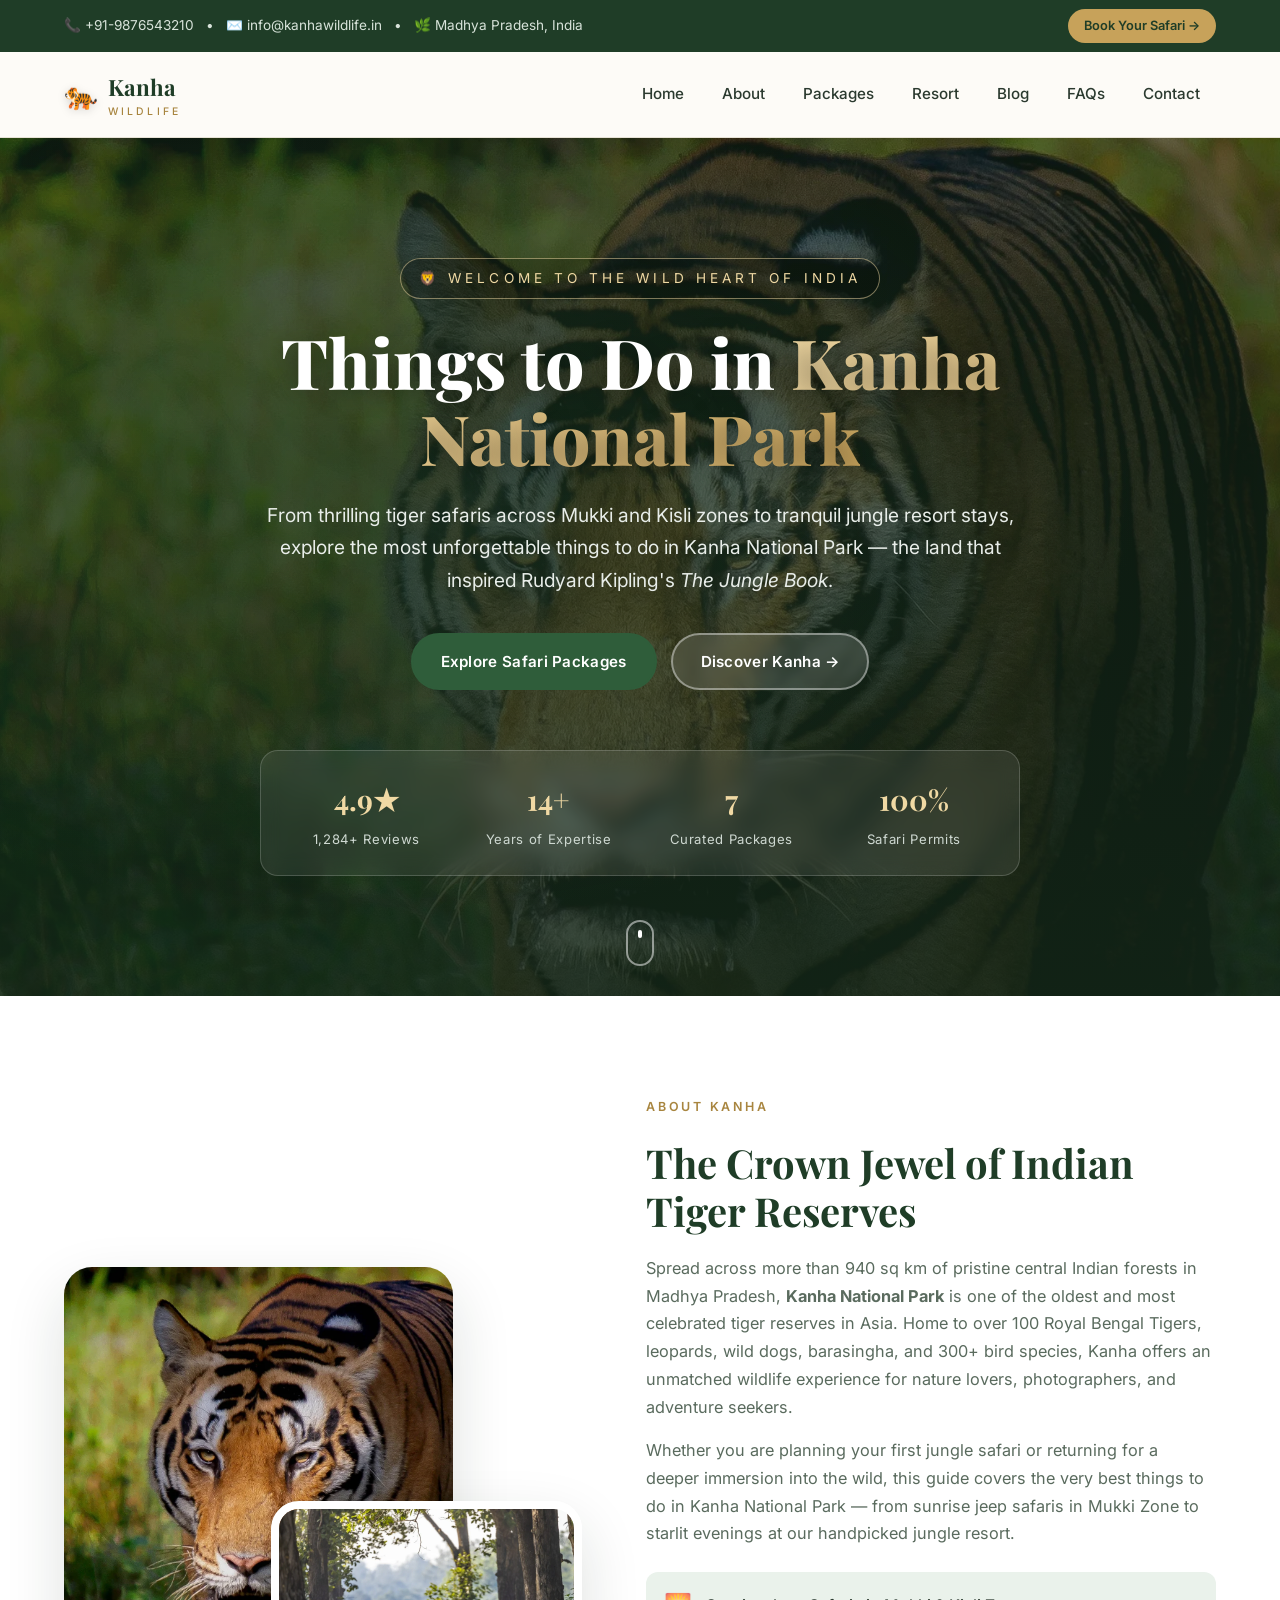
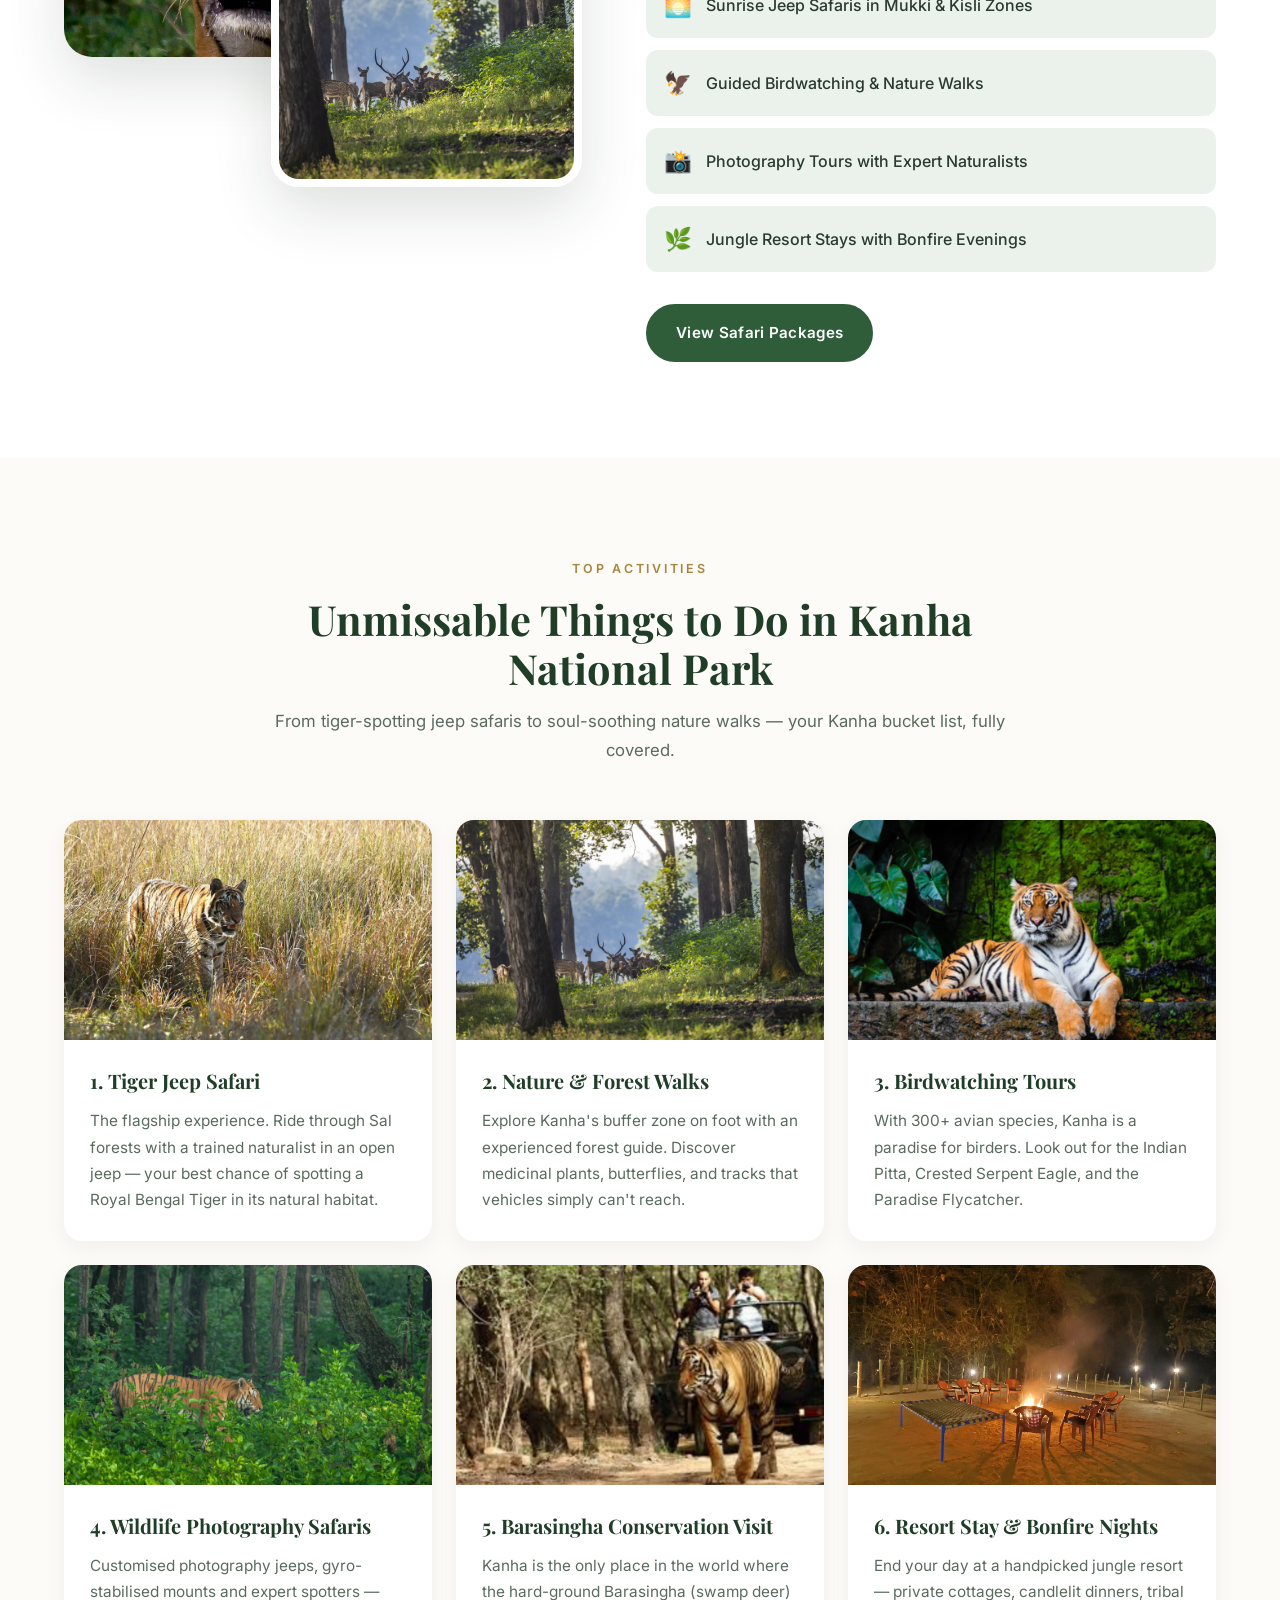
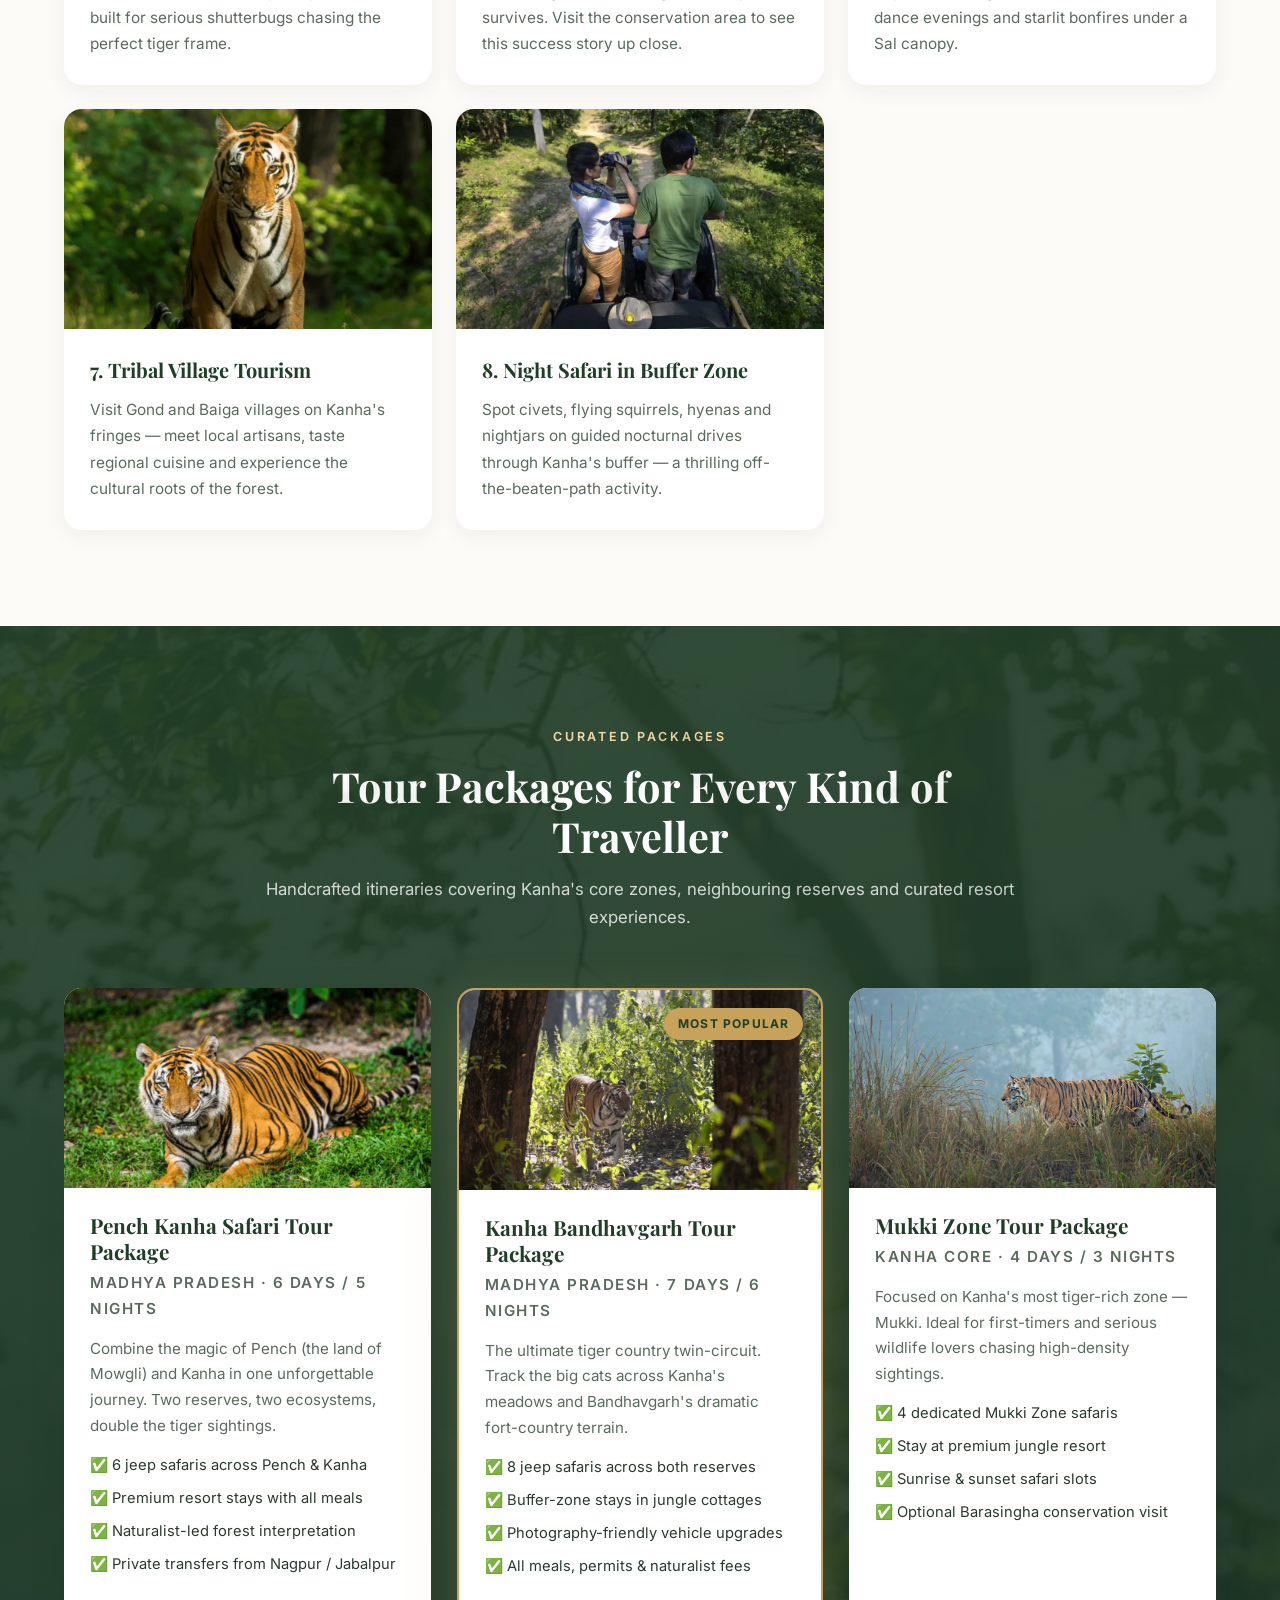
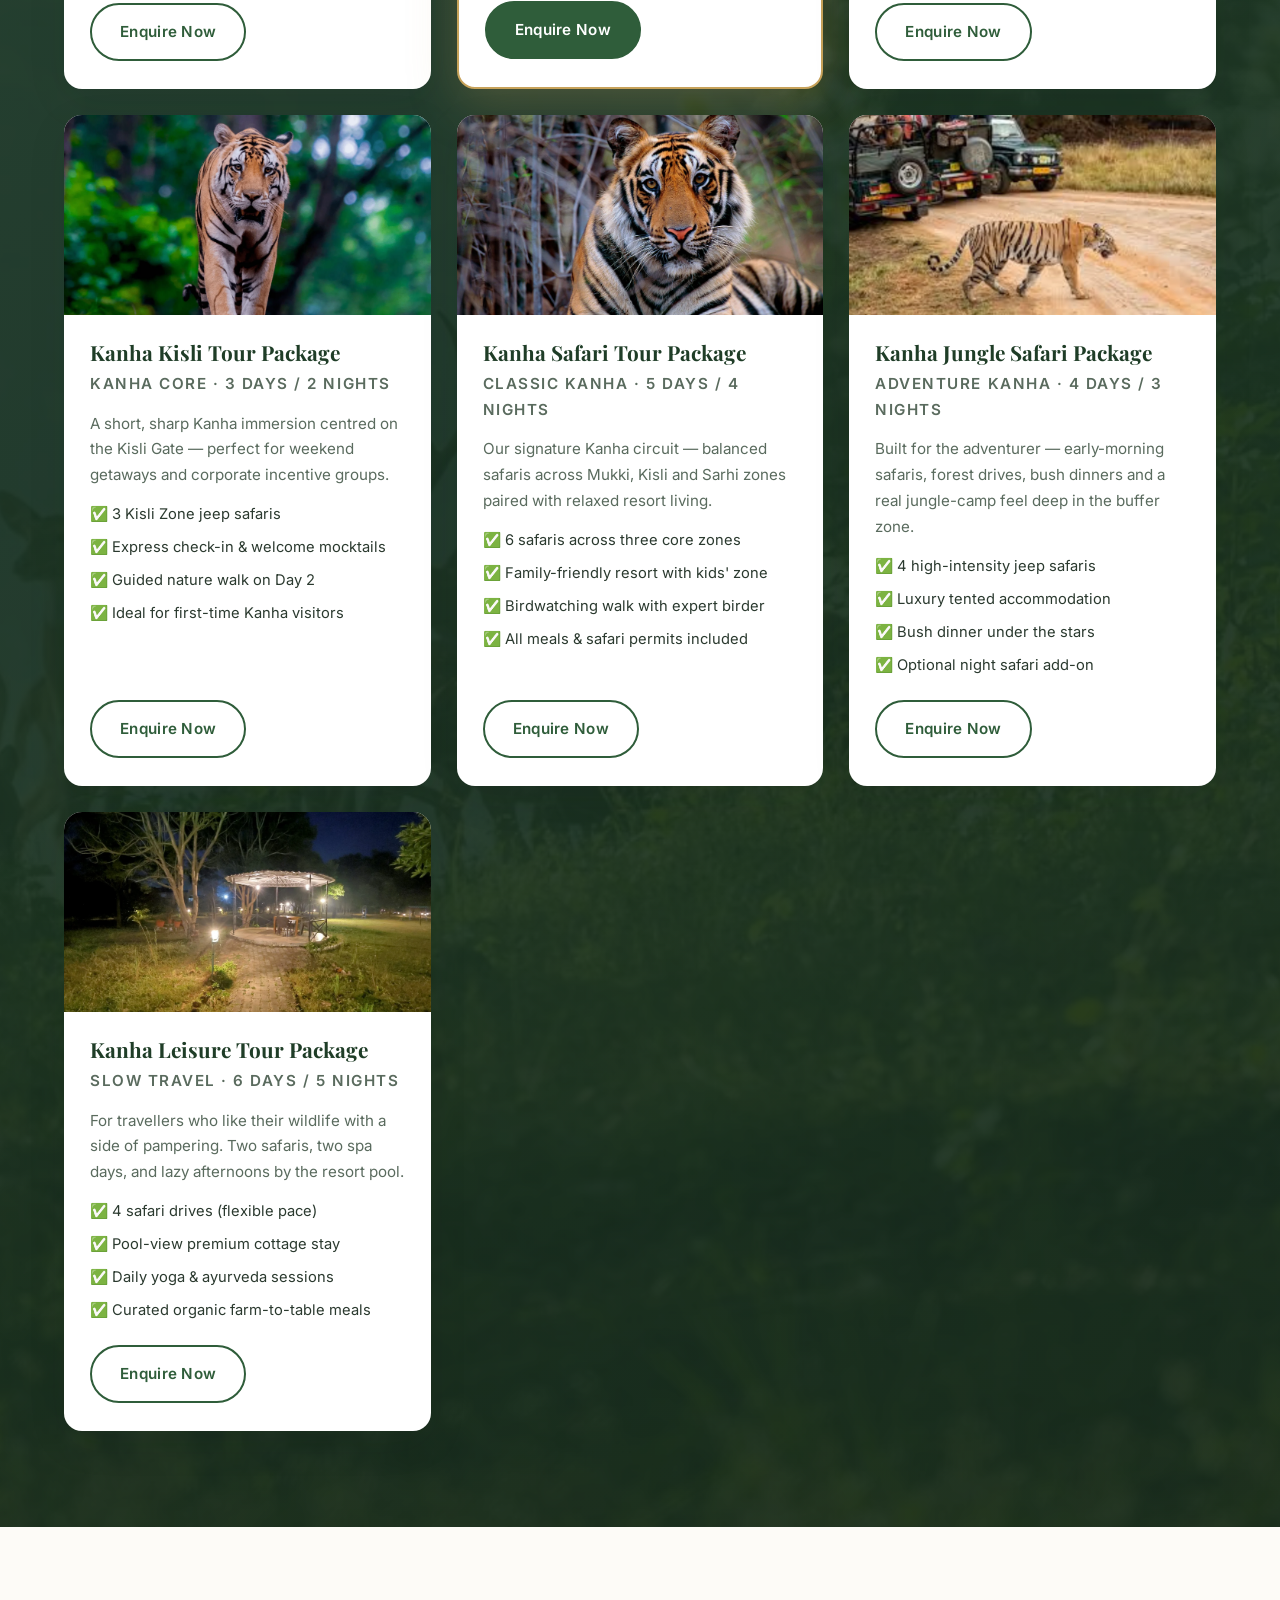
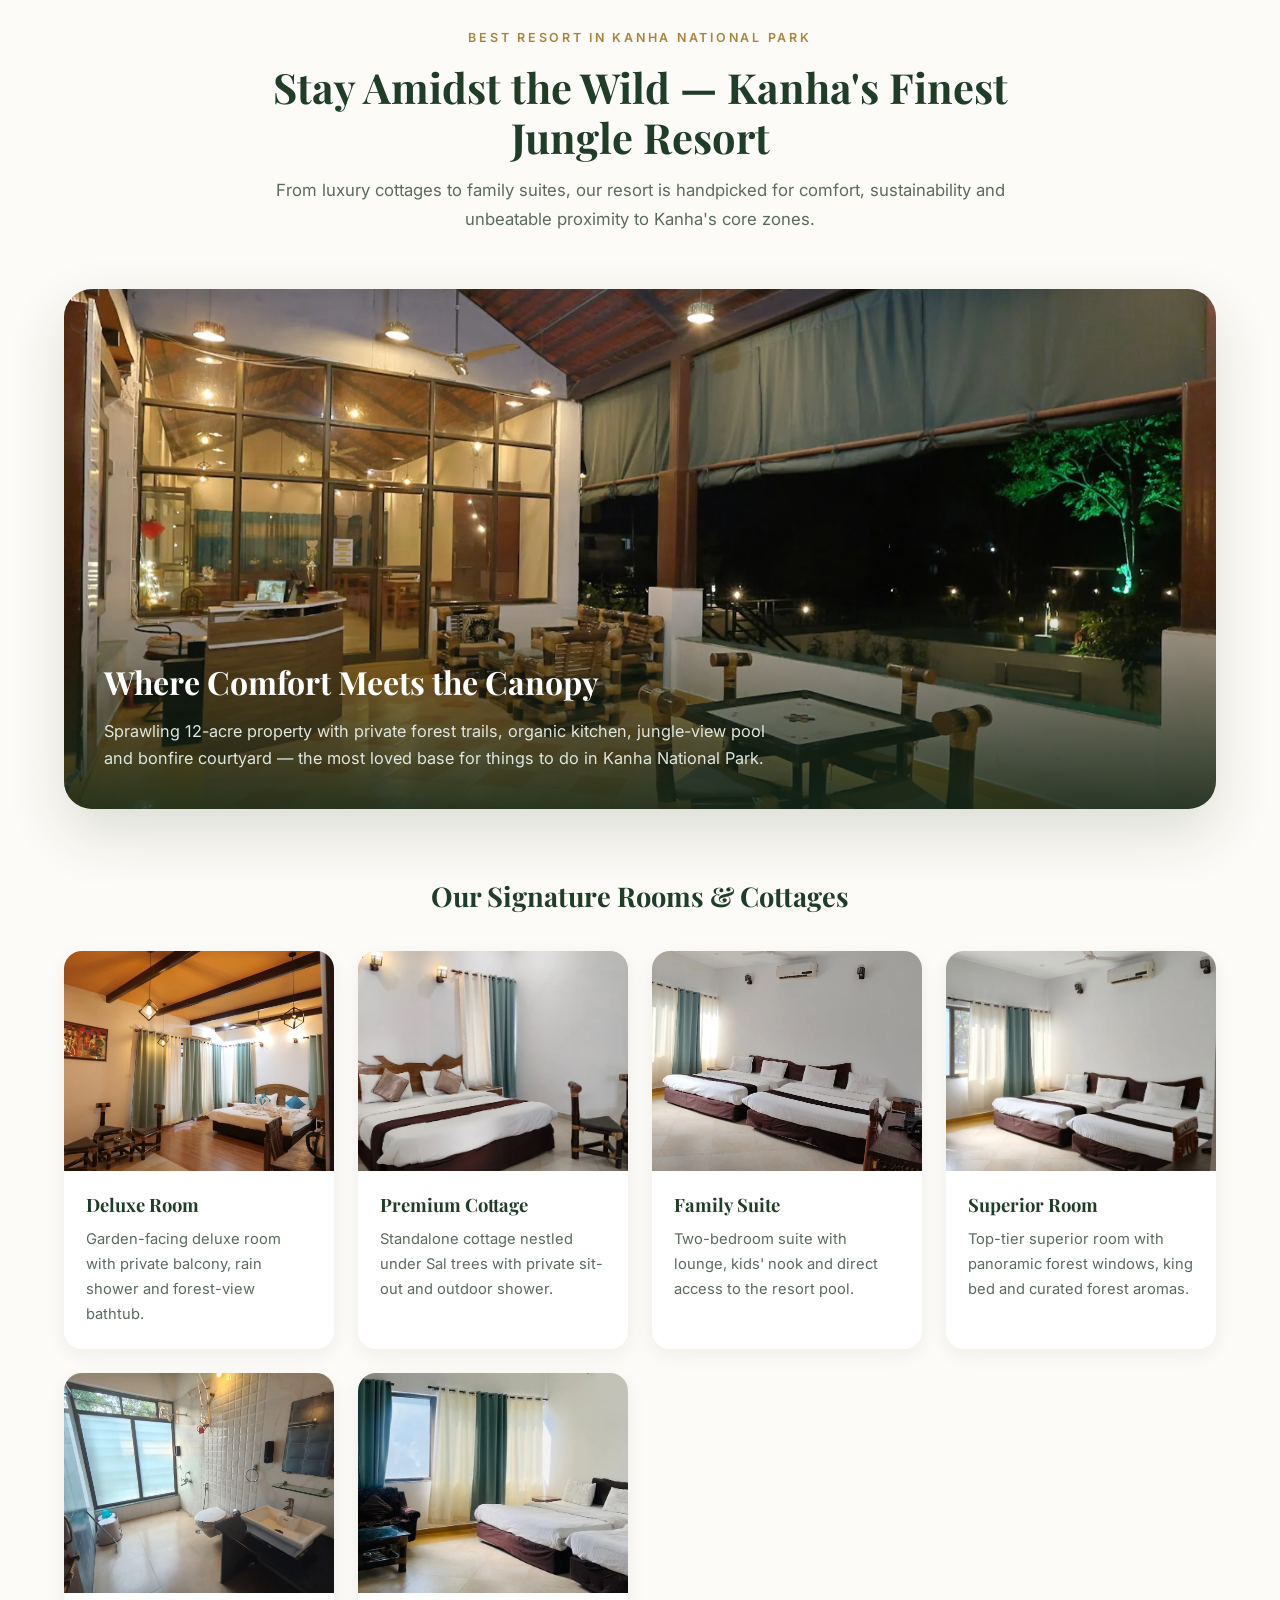
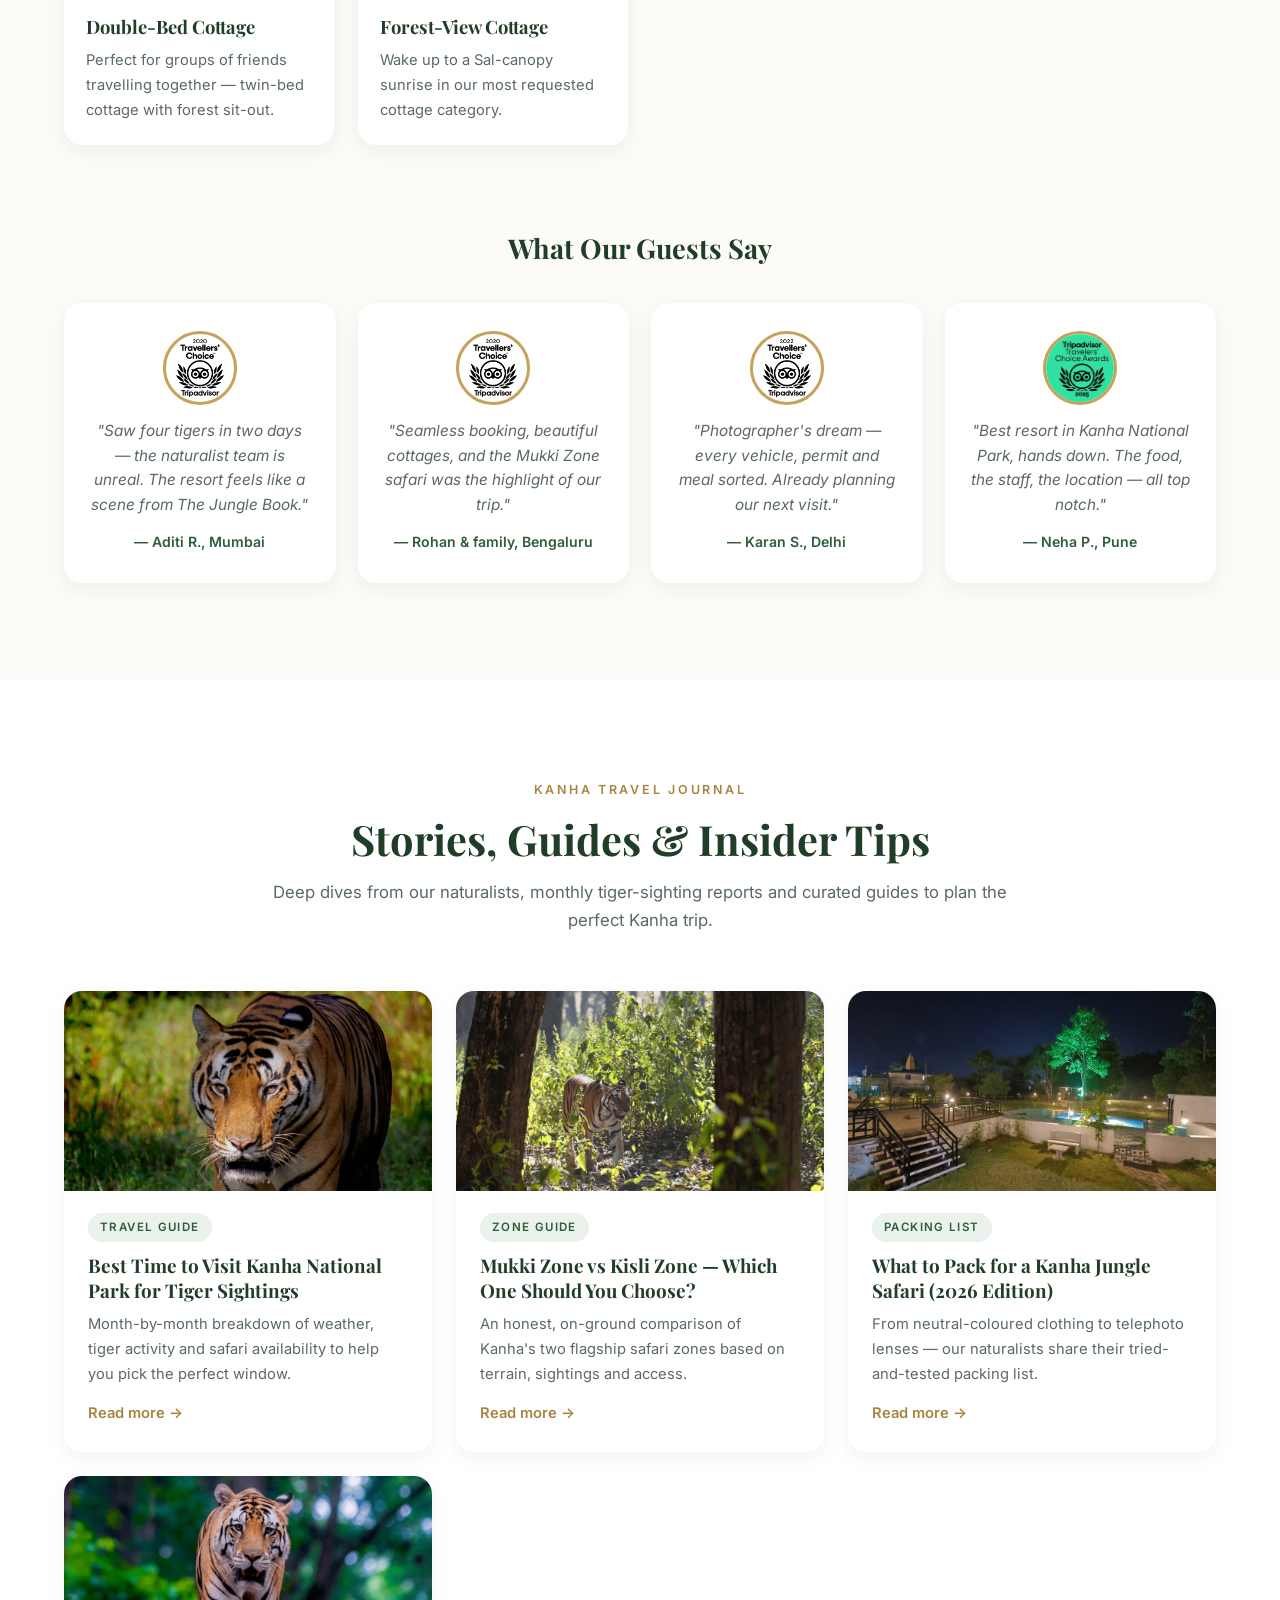
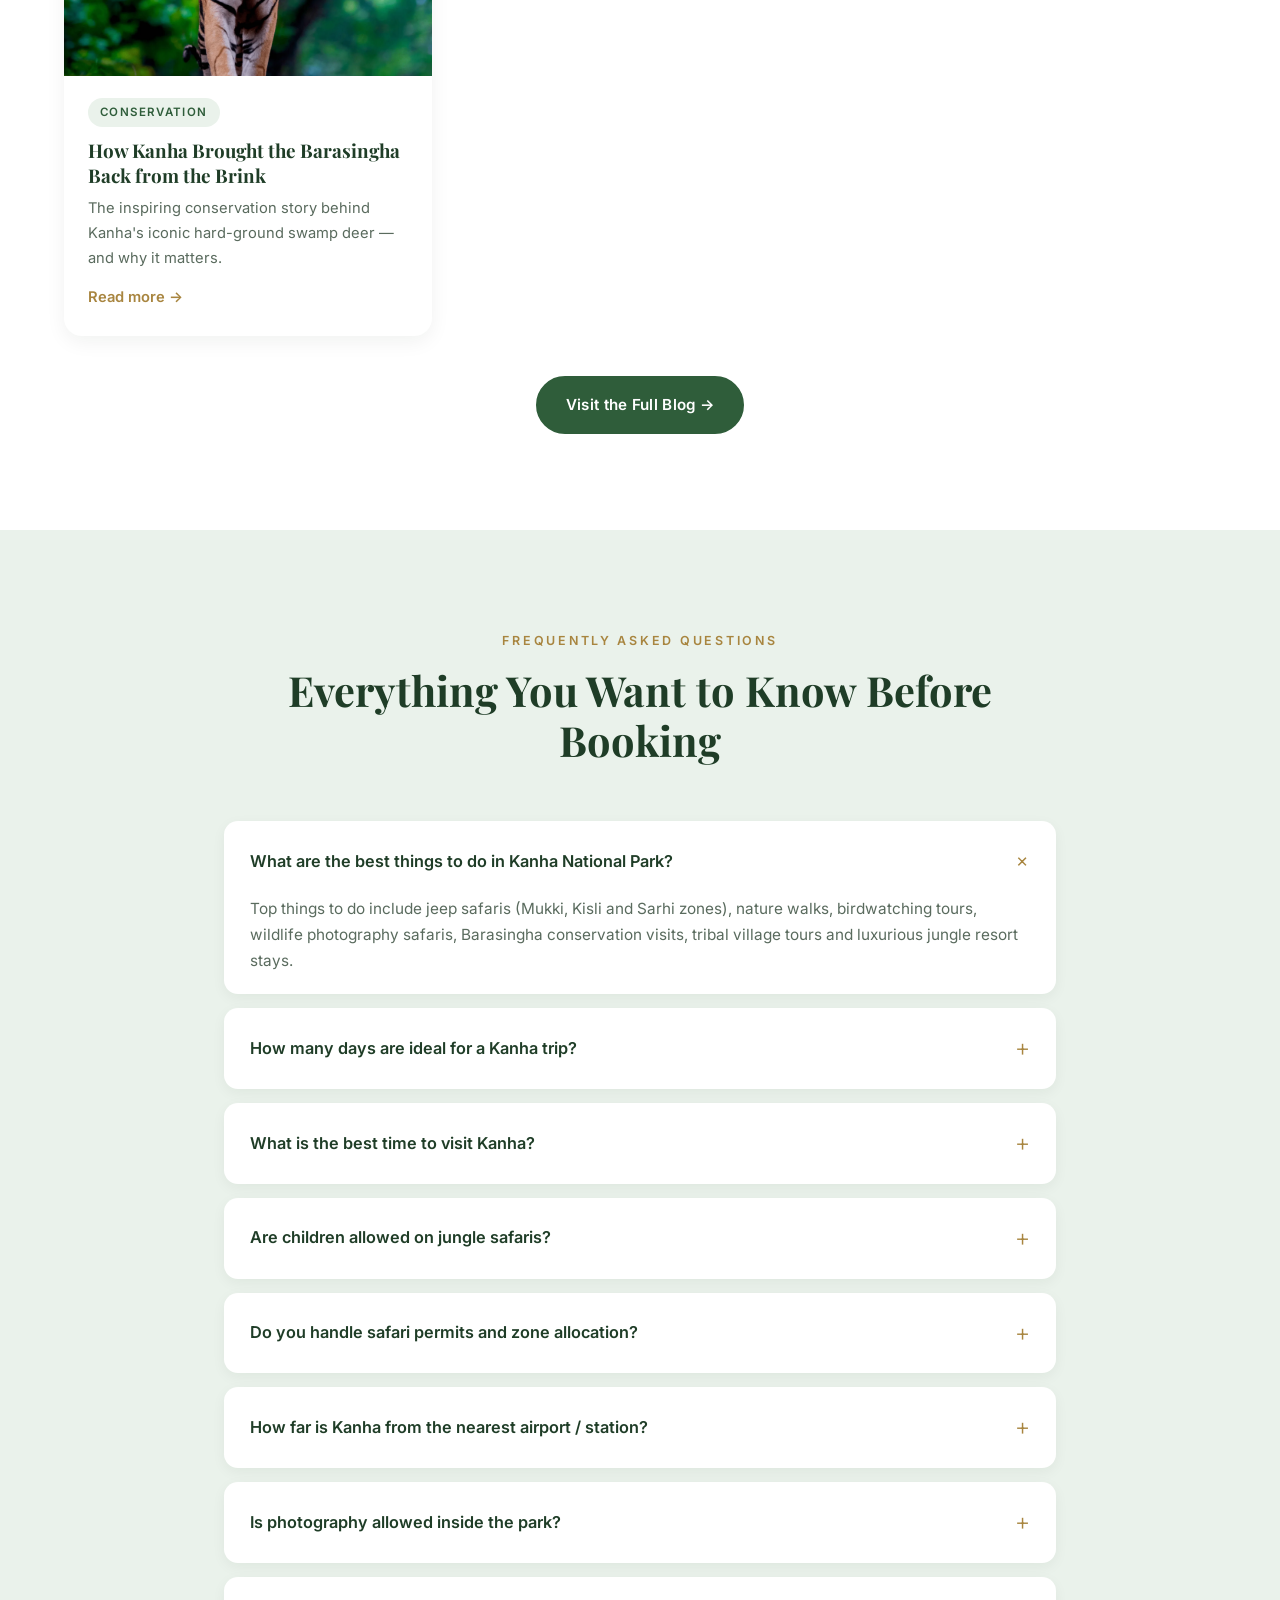
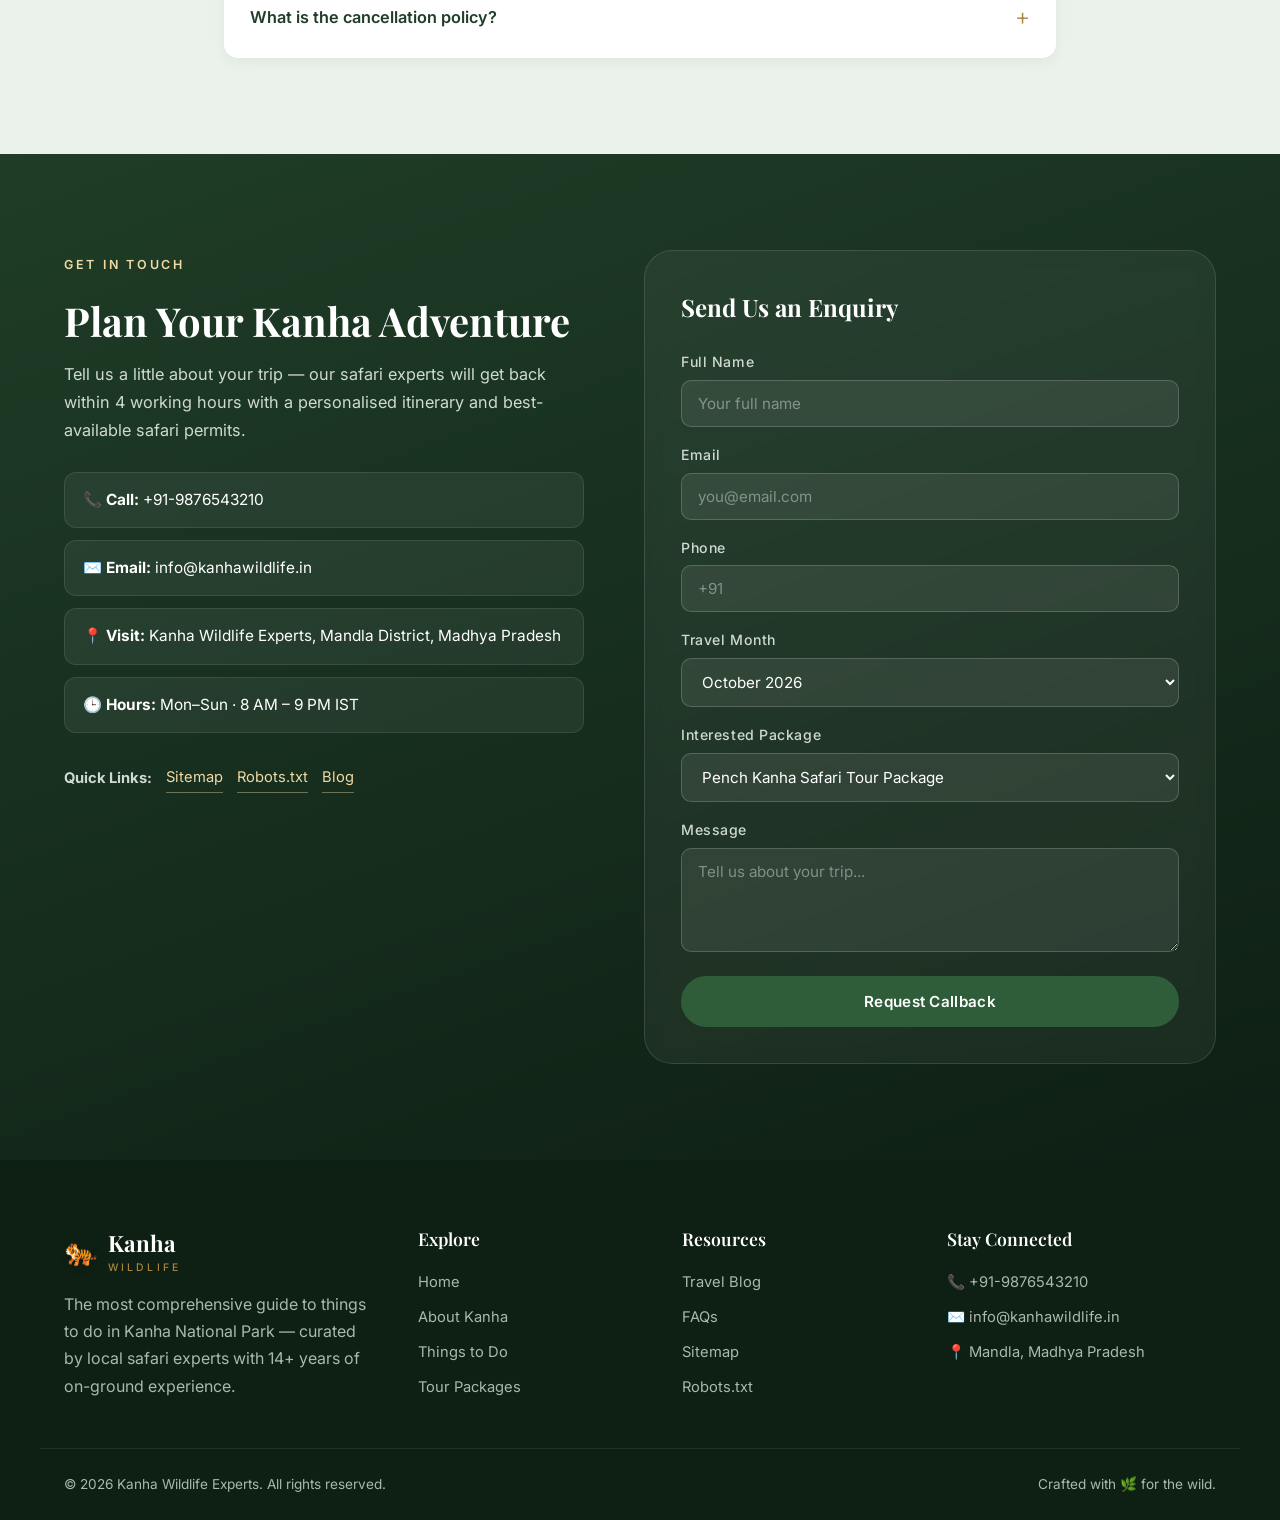
==== index.html @ 52b25670 "Initial project upload" ====
<!DOCTYPE html>
<html lang="en">
<head>
<meta charset="UTF-8" />
<meta name="viewport" content="width=device-width, initial-scale=1.0" />
<title>Things to Do in Kanha National Park | Best Safari & Resort Guide 2026</title>
<meta name="description" content="Discover the best things to do in Kanha National Park — tiger safaris, jungle trails, birdwatching, resort stays & curated tour packages for an unforgettable wildlife adventure." />
<meta name="keywords" content="things to do in kanha national park, kanha safari, kanha tiger reserve, kanha jungle safari, mukki zone safari, kanha bandhavgarh tour, kanha kisli zone, kanha national park packages, best resort in kanha national park, wildlife tour kanha" />
<meta name="robots" content="index, follow, max-image-preview:large, max-snippet:-1, max-video-preview:-1" />
<meta name="author" content="Kanha Wildlife Experts" />
<meta name="geo.region" content="IN-MP" />
<meta name="geo.placename" content="Kanha National Park, Madhya Pradesh" />
<link rel="canonical" href="https://things-to-do-in-kanha-national-park.local/" />

<!-- Open Graph -->
<meta property="og:type" content="website" />
<meta property="og:title" content="Things to Do in Kanha National Park | Best Safari & Resort Guide 2026" />
<meta property="og:description" content="Explore the wild heart of India — discover the top things to do in Kanha National Park, from thrilling tiger safaris to serene jungle resort stays." />
<meta property="og:url" content="https://things-to-do-in-kanha-national-park.local/" />
<meta property="og:image" content="https://things-to-do-in-kanha-national-park.local/images/tigers/kanhatiger.webp" />
<meta property="og:locale" content="en_IN" />
<meta property="og:site_name" content="Things to Do in Kanha National Park" />

<!-- Twitter -->
<meta name="twitter:card" content="summary_large_image" />
<meta name="twitter:title" content="Things to Do in Kanha National Park | Best Safari Guide 2026" />
<meta name="twitter:description" content="Top tiger safaris, jungle trails, birdwatching & resort stays in Kanha National Park." />
<meta name="twitter:image" content="https://things-to-do-in-kanha-national-park.local/images/tigers/kanhatiger.webp" />

<!-- Performance hints -->
<link rel="preconnect" href="https://fonts.googleapis.com" />
<link rel="preconnect" href="https://fonts.gstatic.com" crossorigin />
<link rel="dns-prefetch" href="https://fonts.googleapis.com" />

<!-- Styles -->
<link rel="stylesheet" href="style.css" />

<!-- Favicon -->
<link rel="icon" type="image/webp" href="images/tigers/kanhatiger2.webp" />

<!-- Schema.org JSON-LD -->
<script type="application/ld+json">
{
  "@context": "https://schema.org",
  "@type": "TouristAttraction",
  "name": "Things to Do in Kanha National Park",
  "description": "The most comprehensive guide to activities, safaris, and resort stays in Kanha National Park, Madhya Pradesh, India.",
  "url": "https://things-to-do-in-kanha-national-park.local/",
  "image": "https://things-to-do-in-kanha-national-park.local/images/tigers/kanhatiger.webp",
  "address": {
    "@type": "PostalAddress",
    "addressLocality": "Kanha",
    "addressRegion": "Madhya Pradesh",
    "addressCountry": "IN"
  },
  "geo": {
    "@type": "GeoCoordinates",
    "latitude": "22.2767",
    "longitude": "80.6116"
  },
  "tourBookingPage": "https://things-to-do-in-kanha-national-park.local/#packages",
  "offers": {
    "@type": "Offer",
    "availability": "https://schema.org/InStock",
    "priceCurrency": "INR",
    "price": "0"
  },
  "aggregateRating": {
    "@type": "AggregateRating",
    "ratingValue": "4.9",
    "reviewCount": "1284"
  }
}
</script>
</head>
<body>

<!-- Top Bar -->
<div class="topbar">
  <div class="container topbar-inner">
    <span>📞 +91-9876543210 &nbsp; • &nbsp; ✉️ info@kanhawildlife.in &nbsp; • &nbsp; 🌿 Madhya Pradesh, India</span>
    <a href="#packages" class="topbar-cta">Book Your Safari →</a>
  </div>
</div>

<!-- Header / Nav -->
<header class="header" id="header">
  <div class="container nav">
    <a href="#home" class="logo" aria-label="Kanha National Park Home">
      <span class="logo-icon">🐅</span>
      <span class="logo-text">Kanha<small>Wildlife</small></span>
    </a>

    <button class="menu-toggle" id="menuToggle" aria-label="Toggle menu" aria-expanded="false">
      <span></span><span></span><span></span>
    </button>

    <nav class="menu" id="menu" aria-label="Main navigation">
      <a href="#home">Home</a>
      <a href="#about">About</a>
      <a href="#packages">Packages</a>
      <a href="#resort">Resort</a>
      <a href="#blog">Blog</a>
      <a href="#faqs">FAQs</a>
      <a href="#contact">Contact</a>
    </nav>
  </div>
</header>

<!-- HERO -->
<section class="hero" id="home">
  <div class="hero-bg" aria-hidden="true"></div>
  <div class="hero-overlay" aria-hidden="true"></div>

  <div class="container hero-content">
    <span class="eyebrow">🦁 Welcome to the Wild Heart of India</span>
    <h1>Things to Do in <span class="accent">Kanha National Park</span></h1>
    <p class="hero-sub">
      From thrilling tiger safaris across Mukki and Kisli zones to tranquil jungle
      resort stays, explore the most unforgettable things to do in Kanha National
      Park — the land that inspired Rudyard Kipling's <em>The Jungle Book</em>.
    </p>

    <div class="hero-actions">
      <a href="#packages" class="btn btn-primary">Explore Safari Packages</a>
      <a href="#about" class="btn btn-ghost">Discover Kanha →</a>
    </div>

    <div class="hero-stats">
      <div class="stat"><strong>4.9★</strong><span>1,284+ Reviews</span></div>
      <div class="stat"><strong>14+</strong><span>Years of Expertise</span></div>
      <div class="stat"><strong>7</strong><span>Curated Packages</span></div>
      <div class="stat"><strong>100%</strong><span>Safari Permits</span></div>
    </div>
  </div>

  <a href="#about" class="scroll-cue" aria-label="Scroll down">
    <span></span>
  </a>
</section>

<!-- ABOUT -->
<section class="section about" id="about">
  <div class="container about-grid">
    <div class="about-images">
      <img src="images/tigers/kanhatiger.webp" alt="Royal Bengal Tiger spotted in Kanha National Park" loading="lazy" width="600" height="700" />
      <img src="images/tigers/kanhaflora.webp" alt="Lush Sal forests of Kanha Tiger Reserve" loading="lazy" width="400" height="500" />
    </div>

    <div class="about-text">
      <span class="section-eyebrow">About Kanha</span>
      <h2>The Crown Jewel of Indian Tiger Reserves</h2>
      <p>
        Spread across more than 940 sq km of pristine central Indian forests in
        Madhya Pradesh, <strong>Kanha National Park</strong> is one of the oldest
        and most celebrated tiger reserves in Asia. Home to over 100 Royal Bengal
        Tigers, leopards, wild dogs, barasingha, and 300+ bird species, Kanha
        offers an unmatched wildlife experience for nature lovers, photographers,
        and adventure seekers.
      </p>
      <p>
        Whether you are planning your first jungle safari or returning for a
        deeper immersion into the wild, this guide covers the very best things
        to do in Kanha National Park — from sunrise jeep safaris in Mukki Zone
        to starlit evenings at our handpicked jungle resort.
      </p>

      <ul class="about-list">
        <li><span>🌅</span> Sunrise Jeep Safaris in Mukki & Kisli Zones</li>
        <li><span>🦅</span> Guided Birdwatching & Nature Walks</li>
        <li><span>📸</span> Photography Tours with Expert Naturalists</li>
        <li><span>🌿</span> Jungle Resort Stays with Bonfire Evenings</li>
      </ul>

      <a href="#packages" class="btn btn-primary">View Safari Packages</a>
    </div>
  </div>
</section>

<!-- THINGS TO DO -->
<section class="section things" id="things-to-do">
  <div class="container">
    <div class="section-head">
      <span class="section-eyebrow">Top Activities</span>
      <h2>Unmissable Things to Do in Kanha National Park</h2>
      <p>From tiger-spotting jeep safaris to soul-soothing nature walks — your Kanha bucket list, fully covered.</p>
    </div>

    <div class="things-grid">
      <article class="thing-card">
        <div class="thing-img"><img src="images/tigers/kanhatiger3.webp" alt="Tiger Safari in Kanha" loading="lazy" width="500" height="320" /></div>
        <div class="thing-body">
          <h3>1. Tiger Jeep Safari</h3>
          <p>The flagship experience. Ride through Sal forests with a trained naturalist in an open jeep — your best chance of spotting a Royal Bengal Tiger in its natural habitat.</p>
        </div>
      </article>

      <article class="thing-card">
        <div class="thing-img"><img src="images/tigers/kanhaflora.webp" alt="Nature Walk in Kanha" loading="lazy" width="500" height="320" /></div>
        <div class="thing-body">
          <h3>2. Nature & Forest Walks</h3>
          <p>Explore Kanha's buffer zone on foot with an experienced forest guide. Discover medicinal plants, butterflies, and tracks that vehicles simply can't reach.</p>
        </div>
      </article>

      <article class="thing-card">
        <div class="thing-img"><img src="images/tigers/kanhatiger5.webp" alt="Birdwatching in Kanha" loading="lazy" width="500" height="320" /></div>
        <div class="thing-body">
          <h3>3. Birdwatching Tours</h3>
          <p>With 300+ avian species, Kanha is a paradise for birders. Look out for the Indian Pitta, Crested Serpent Eagle, and the Paradise Flycatcher.</p>
        </div>
      </article>

      <article class="thing-card">
        <div class="thing-img"><img src="images/tigers/kanhatiger7.webp" alt="Wildlife Photography in Kanha" loading="lazy" width="500" height="320" /></div>
        <div class="thing-body">
          <h3>4. Wildlife Photography Safaris</h3>
          <p>Customised photography jeeps, gyro-stabilised mounts and expert spotters — built for serious shutterbugs chasing the perfect tiger frame.</p>
        </div>
      </article>

      <article class="thing-card">
        <div class="thing-img"><img src="images/tigers/kanhatiger9.webp" alt="Barasingha Safari in Kanha" loading="lazy" width="500" height="320" /></div>
        <div class="thing-body">
          <h3>5. Barasingha Conservation Visit</h3>
          <p>Kanha is the only place in the world where the hard-ground Barasingha (swamp deer) survives. Visit the conservation area to see this success story up close.</p>
        </div>
      </article>

      <article class="thing-card">
        <div class="thing-img"><img src="images/resort/ktprp.webp" alt="Jungle Resort Stay in Kanha" loading="lazy" width="500" height="320" /></div>
        <div class="thing-body">
          <h3>6. Resort Stay & Bonfire Nights</h3>
          <p>End your day at a handpicked jungle resort — private cottages, candlelit dinners, tribal dance evenings and starlit bonfires under a Sal canopy.</p>
        </div>
      </article>

      <article class="thing-card">
        <div class="thing-img"><img src="images/tigers/kanhatiger11.webp" alt="Village Tourism near Kanha" loading="lazy" width="500" height="320" /></div>
        <div class="thing-body">
          <h3>7. Tribal Village Tourism</h3>
          <p>Visit Gond and Baiga villages on Kanha's fringes — meet local artisans, taste regional cuisine and experience the cultural roots of the forest.</p>
        </div>
      </article>

      <article class="thing-card">
        <div class="thing-img"><img src="images/tigers/kanhatiger13.webp" alt="Night Safari in Kanha Buffer" loading="lazy" width="500" height="320" /></div>
        <div class="thing-body">
          <h3>8. Night Safari in Buffer Zone</h3>
          <p>Spot civets, flying squirrels, hyenas and nightjars on guided nocturnal drives through Kanha's buffer — a thrilling off-the-beaten-path activity.</p>
        </div>
      </article>
    </div>
  </div>
</section>

<!-- PACKAGES -->
<section class="section packages" id="packages">
  <div class="container">
    <div class="section-head">
      <span class="section-eyebrow light">Curated Packages</span>
      <h2>Tour Packages for Every Kind of Traveller</h2>
      <p>Handcrafted itineraries covering Kanha's core zones, neighbouring reserves and curated resort experiences.</p>
    </div>

    <div class="package-grid">

      <article class="package-card">
        <div class="package-img"><img src="images/tigers/kanhatiger2.webp" alt="Pench Kanha Safari Tour" loading="lazy" width="500" height="280" /></div>
        <div class="package-body">
          <h3>Pench Kanha Safari Tour Package</h3>
          <p class="package-meta">Madhya Pradesh · 6 Days / 5 Nights</p>
          <p>Combine the magic of Pench (the land of Mowgli) and Kanha in one unforgettable journey. Two reserves, two ecosystems, double the tiger sightings.</p>
          <ul>
            <li>✅ 6 jeep safaris across Pench & Kanha</li>
            <li>✅ Premium resort stays with all meals</li>
            <li>✅ Naturalist-led forest interpretation</li>
            <li>✅ Private transfers from Nagpur / Jabalpur</li>
          </ul>
          <a href="#contact" class="btn btn-outline">Enquire Now</a>
        </div>
      </article>

      <article class="package-card featured">
        <span class="badge">Most Popular</span>
        <div class="package-img"><img src="images/tigers/kanhatiger4.webp" alt="Kanha Bandhavgarh Tour" loading="lazy" width="500" height="280" /></div>
        <div class="package-body">
          <h3>Kanha Bandhavgarh Tour Package</h3>
          <p class="package-meta">Madhya Pradesh · 7 Days / 6 Nights</p>
          <p>The ultimate tiger country twin-circuit. Track the big cats across Kanha's meadows and Bandhavgarh's dramatic fort-country terrain.</p>
          <ul>
            <li>✅ 8 jeep safaris across both reserves</li>
            <li>✅ Buffer-zone stays in jungle cottages</li>
            <li>✅ Photography-friendly vehicle upgrades</li>
            <li>✅ All meals, permits & naturalist fees</li>
          </ul>
          <a href="#contact" class="btn btn-primary">Enquire Now</a>
        </div>
      </article>

      <article class="package-card">
        <div class="package-img"><img src="images/tigers/kanhatiger6.webp" alt="Mukki Zone Tour" loading="lazy" width="500" height="280" /></div>
        <div class="package-body">
          <h3>Mukki Zone Tour Package</h3>
          <p class="package-meta">Kanha Core · 4 Days / 3 Nights</p>
          <p>Focused on Kanha's most tiger-rich zone — Mukki. Ideal for first-timers and serious wildlife lovers chasing high-density sightings.</p>
          <ul>
            <li>✅ 4 dedicated Mukki Zone safaris</li>
            <li>✅ Stay at premium jungle resort</li>
            <li>✅ Sunrise & sunset safari slots</li>
            <li>✅ Optional Barasingha conservation visit</li>
          </ul>
          <a href="#contact" class="btn btn-outline">Enquire Now</a>
        </div>
      </article>

      <article class="package-card">
        <div class="package-img"><img src="images/tigers/kanhatiger8.webp" alt="Kanha Kisli Tour" loading="lazy" width="500" height="280" /></div>
        <div class="package-body">
          <h3>Kanha Kisli Tour Package</h3>
          <p class="package-meta">Kanha Core · 3 Days / 2 Nights</p>
          <p>A short, sharp Kanha immersion centred on the Kisli Gate — perfect for weekend getaways and corporate incentive groups.</p>
          <ul>
            <li>✅ 3 Kisli Zone jeep safaris</li>
            <li>✅ Express check-in & welcome mocktails</li>
            <li>✅ Guided nature walk on Day 2</li>
            <li>✅ Ideal for first-time Kanha visitors</li>
          </ul>
          <a href="#contact" class="btn btn-outline">Enquire Now</a>
        </div>
      </article>

      <article class="package-card">
        <div class="package-img"><img src="images/tigers/kanhatiger10.webp" alt="Kanha Safari Tour" loading="lazy" width="500" height="280" /></div>
        <div class="package-body">
          <h3>Kanha Safari Tour Package</h3>
          <p class="package-meta">Classic Kanha · 5 Days / 4 Nights</p>
          <p>Our signature Kanha circuit — balanced safaris across Mukki, Kisli and Sarhi zones paired with relaxed resort living.</p>
          <ul>
            <li>✅ 6 safaris across three core zones</li>
            <li>✅ Family-friendly resort with kids' zone</li>
            <li>✅ Birdwatching walk with expert birder</li>
            <li>✅ All meals & safari permits included</li>
          </ul>
          <a href="#contact" class="btn btn-outline">Enquire Now</a>
        </div>
      </article>

      <article class="package-card">
        <div class="package-img"><img src="images/tigers/kanhatiger12.webp" alt="Kanha Jungle Safari" loading="lazy" width="500" height="280" /></div>
        <div class="package-body">
          <h3>Kanha Jungle Safari Package</h3>
          <p class="package-meta">Adventure Kanha · 4 Days / 3 Nights</p>
          <p>Built for the adventurer — early-morning safaris, forest drives, bush dinners and a real jungle-camp feel deep in the buffer zone.</p>
          <ul>
            <li>✅ 4 high-intensity jeep safaris</li>
            <li>✅ Luxury tented accommodation</li>
            <li>✅ Bush dinner under the stars</li>
            <li>✅ Optional night safari add-on</li>
          </ul>
          <a href="#contact" class="btn btn-outline">Enquire Now</a>
        </div>
      </article>

      <article class="package-card">
        <div class="package-img"><img src="images/resort/ktptc.webp" alt="Kanha Leisure Tour" loading="lazy" width="500" height="280" /></div>
        <div class="package-body">
          <h3>Kanha Leisure Tour Package</h3>
          <p class="package-meta">Slow Travel · 6 Days / 5 Nights</p>
          <p>For travellers who like their wildlife with a side of pampering. Two safaris, two spa days, and lazy afternoons by the resort pool.</p>
          <ul>
            <li>✅ 4 safari drives (flexible pace)</li>
            <li>✅ Pool-view premium cottage stay</li>
            <li>✅ Daily yoga & ayurveda sessions</li>
            <li>✅ Curated organic farm-to-table meals</li>
          </ul>
          <a href="#contact" class="btn btn-outline">Enquire Now</a>
        </div>
      </article>

    </div>
  </div>
</section>

<!-- RESORT -->
<section class="section resort" id="resort">
  <div class="container">
    <div class="section-head">
      <span class="section-eyebrow">Best Resort in Kanha National Park</span>
      <h2>Stay Amidst the Wild — Kanha's Finest Jungle Resort</h2>
      <p>From luxury cottages to family suites, our resort is handpicked for comfort, sustainability and unbeatable proximity to Kanha's core zones.</p>
    </div>

    <div class="resort-hero">
      <img src="images/resort/ktpi.webp" alt="Best resort in Kanha National Park" loading="lazy" width="1200" height="600" />
      <div class="resort-hero-caption">
        <h3>Where Comfort Meets the Canopy</h3>
        <p>Sprawling 12-acre property with private forest trails, organic kitchen, jungle-view pool and bonfire courtyard — the most loved base for things to do in Kanha National Park.</p>
      </div>
    </div>

    <div class="rooms">
      <h3>Our Signature Rooms & Cottages</h3>
      <div class="room-grid">
        <div class="room-card">
          <img src="images/rooms/delux.webp" alt="Deluxe Room Kanha Resort" loading="lazy" width="500" height="320" />
          <h4>Deluxe Room</h4>
          <p>Garden-facing deluxe room with private balcony, rain shower and forest-view bathtub.</p>
        </div>
        <div class="room-card">
          <img src="images/rooms/delux2.webp" alt="Premium Cottage Kanha" loading="lazy" width="500" height="320" />
          <h4>Premium Cottage</h4>
          <p>Standalone cottage nestled under Sal trees with private sit-out and outdoor shower.</p>
        </div>
        <div class="room-card">
          <img src="images/rooms/family1.webp" alt="Family Suite Kanha" loading="lazy" width="500" height="320" />
          <h4>Family Suite</h4>
          <p>Two-bedroom suite with lounge, kids' nook and direct access to the resort pool.</p>
        </div>
        <div class="room-card">
          <img src="images/rooms/super.webp" alt="Superior Room Kanha" loading="lazy" width="500" height="320" />
          <h4>Superior Room</h4>
          <p>Top-tier superior room with panoramic forest windows, king bed and curated forest aromas.</p>
        </div>
        <div class="room-card">
          <img src="images/rooms/double-beded.webp" alt="Double Bed Room Kanha" loading="lazy" width="500" height="320" />
          <h4>Double-Bed Cottage</h4>
          <p>Perfect for groups of friends travelling together — twin-bed cottage with forest sit-out.</p>
        </div>
        <div class="room-card">
          <img src="images/rooms/fdbrb.webp" alt="Forest View Cottage Kanha" loading="lazy" width="500" height="320" />
          <h4>Forest-View Cottage</h4>
          <p>Wake up to a Sal-canopy sunrise in our most requested cottage category.</p>
        </div>
      </div>
    </div>

    <!-- Testimonials -->
    <div class="testimonials">
      <h3>What Our Guests Say</h3>
      <div class="testi-grid">
        <blockquote class="testi">
          <img src="images/rooms/testimonials1.webp" alt="Guest review Kanha safari" loading="lazy" width="120" height="120" />
          <p>"Saw four tigers in two days — the naturalist team is unreal. The resort feels like a scene from The Jungle Book."</p>
          <cite>— Aditi R., Mumbai</cite>
        </blockquote>
        <blockquote class="testi">
          <img src="images/rooms/testimonials2.webp" alt="Kanha tour review" loading="lazy" width="120" height="120" />
          <p>"Seamless booking, beautiful cottages, and the Mukki Zone safari was the highlight of our trip."</p>
          <cite>— Rohan & family, Bengaluru</cite>
        </blockquote>
        <blockquote class="testi">
          <img src="images/rooms/testimonials3.webp" alt="Kanha wildlife tour" loading="lazy" width="120" height="120" />
          <p>"Photographer's dream — every vehicle, permit and meal sorted. Already planning our next visit."</p>
          <cite>— Karan S., Delhi</cite>
        </blockquote>
        <blockquote class="testi">
          <img src="images/rooms/testimonials4.webp" alt="Best resort Kanha review" loading="lazy" width="120" height="120" />
          <p>"Best resort in Kanha National Park, hands down. The food, the staff, the location — all top notch."</p>
          <cite>— Neha P., Pune</cite>
        </blockquote>
      </div>
    </div>
  </div>
</section>

<!-- BLOG -->
<section class="section blog" id="blog">
  <div class="container">
    <div class="section-head">
      <span class="section-eyebrow">Kanha Travel Journal</span>
      <h2>Stories, Guides & Insider Tips</h2>
      <p>Deep dives from our naturalists, monthly tiger-sighting reports and curated guides to plan the perfect Kanha trip.</p>
    </div>

    <div class="blog-grid">
      <article class="blog-card">
        <img src="images/tigers/kanhatiger.webp" alt="Best time to visit Kanha" loading="lazy" width="500" height="300" />
        <div class="blog-body">
          <span class="blog-tag">Travel Guide</span>
          <h3>Best Time to Visit Kanha National Park for Tiger Sightings</h3>
          <p>Month-by-month breakdown of weather, tiger activity and safari availability to help you pick the perfect window.</p>
          <a href="blog.html" class="blog-link">Read more →</a>
        </div>
      </article>

      <article class="blog-card">
        <img src="images/tigers/kanhatiger4.webp" alt="Mukki Zone guide" loading="lazy" width="500" height="300" />
        <div class="blog-body">
          <span class="blog-tag">Zone Guide</span>
          <h3>Mukki Zone vs Kisli Zone — Which One Should You Choose?</h3>
          <p>An honest, on-ground comparison of Kanha's two flagship safari zones based on terrain, sightings and access.</p>
          <a href="blog.html" class="blog-link">Read more →</a>
        </div>
      </article>

      <article class="blog-card">
        <img src="images/resort/ktpd2.webp" alt="Packing list for Kanha safari" loading="lazy" width="500" height="300" />
        <div class="blog-body">
          <span class="blog-tag">Packing List</span>
          <h3>What to Pack for a Kanha Jungle Safari (2026 Edition)</h3>
          <p>From neutral-coloured clothing to telephoto lenses — our naturalists share their tried-and-tested packing list.</p>
          <a href="blog.html" class="blog-link">Read more →</a>
        </div>
      </article>

      <article class="blog-card">
        <img src="images/tigers/kanhatiger8.webp" alt="Barasingha conservation story" loading="lazy" width="500" height="300" />
        <div class="blog-body">
          <span class="blog-tag">Conservation</span>
          <h3>How Kanha Brought the Barasingha Back from the Brink</h3>
          <p>The inspiring conservation story behind Kanha's iconic hard-ground swamp deer — and why it matters.</p>
          <a href="blog.html" class="blog-link">Read more →</a>
        </div>
      </article>
    </div>

    <div style="text-align:center;margin-top:40px;">
      <a href="blog.html" class="btn btn-primary">Visit the Full Blog →</a>
    </div>
  </div>
</section>

<!-- FAQs -->
<section class="section faqs" id="faqs">
  <div class="container faq-wrap">
    <div class="section-head">
      <span class="section-eyebrow">Frequently Asked Questions</span>
      <h2>Everything You Want to Know Before Booking</h2>
    </div>

    <div class="faq-list">
      <details open>
        <summary>What are the best things to do in Kanha National Park?</summary>
        <p>Top things to do include jeep safaris (Mukki, Kisli and Sarhi zones), nature walks, birdwatching tours, wildlife photography safaris, Barasingha conservation visits, tribal village tours and luxurious jungle resort stays.</p>
      </details>
      <details>
        <summary>How many days are ideal for a Kanha trip?</summary>
        <p>3 to 4 days is ideal for a focused Kanha experience. If you wish to combine with Pench or Bandhavgarh, 6 to 7 days is recommended for a relaxed pace.</p>
      </details>
      <details>
        <summary>What is the best time to visit Kanha?</summary>
        <p>The park is open from October to June. November to February offers pleasant weather, while March to May offers the highest tiger-sighting chances as animals gather near water sources.</p>
      </details>
      <details>
        <summary>Are children allowed on jungle safaris?</summary>
        <p>Yes. Children above 5 years are allowed on jeep safaris accompanied by an adult. We also offer family-friendly resorts with kids' zones and curated short safaris.</p>
      </details>
      <details>
        <summary>Do you handle safari permits and zone allocation?</summary>
        <p>Absolutely. We manage 100% of safari permits, zone allocation, vehicle arrangement and naturalist accompaniment — you simply arrive and enjoy.</p>
      </details>
      <details>
        <summary>How far is Kanha from the nearest airport / station?</summary>
        <p>Jabalpur Airport (JLR) is about 160 km away (3.5 hours). Gondia & Nagpur are also popular rail/air options with private transfers arranged by our team.</p>
      </details>
      <details>
        <summary>Is photography allowed inside the park?</summary>
        <p>Yes, photography is encouraged. For serious photographers, we offer dedicated photography jeeps, gyro mounts and spotter-led drives to maximise frame quality.</p>
      </details>
      <details>
        <summary>What is the cancellation policy?</summary>
        <p>Cancellations made 30 days before travel receive a full refund minus processing fees. Park permits, once issued, are non-transferable as per forest department rules.</p>
      </details>
    </div>
  </div>
</section>

<!-- CONTACT -->
<section class="section contact" id="contact">
  <div class="container contact-grid">
    <div class="contact-info">
      <span class="section-eyebrow light">Get in Touch</span>
      <h2>Plan Your Kanha Adventure</h2>
      <p>Tell us a little about your trip — our safari experts will get back within 4 working hours with a personalised itinerary and best-available safari permits.</p>

      <ul class="contact-list">
        <li>📞 <strong>Call:</strong> +91-9876543210</li>
        <li>✉️ <strong>Email:</strong> info@kanhawildlife.in</li>
        <li>📍 <strong>Visit:</strong> Kanha Wildlife Experts, Mandla District, Madhya Pradesh</li>
        <li>🕒 <strong>Hours:</strong> Mon–Sun · 8 AM – 9 PM IST</li>
      </ul>

      <div class="contact-backlinks">
        <strong>Quick Links:</strong>
        <a href="sitemap.xml">Sitemap</a>
        <a href="robots.txt">Robots.txt</a>
        <a href="blog.html">Blog</a>
      </div>
    </div>

    <form class="contact-form" onsubmit="event.preventDefault(); this.querySelector('.form-ok').style.display='block'; this.reset();">
      <h3>Send Us an Enquiry</h3>
      <label>Full Name<input type="text" name="name" required placeholder="Your full name" /></label>
      <label>Email<input type="email" name="email" required placeholder="you@email.com" /></label>
      <label>Phone<input type="tel" name="phone" placeholder="+91" /></label>
      <label>Travel Month
        <select name="month">
          <option>October 2026</option><option>November 2026</option><option>December 2026</option>
          <option>January 2027</option><option>February 2027</option><option>March 2027</option>
          <option>April 2027</option><option>May 2027</option>
        </select>
      </label>
      <label>Interested Package
        <select name="package">
          <option>Pench Kanha Safari Tour Package</option>
          <option>Kanha Bandhavgarh Tour Package</option>
          <option>Mukki Zone Tour Package</option>
          <option>Kanha Kisli Tour Package</option>
          <option>Kanha Safari Tour Package</option>
          <option>Kanha Jungle Safari Package</option>
          <option>Kanha Leisure Tour Package</option>
        </select>
      </label>
      <label>Message<textarea name="message" rows="4" placeholder="Tell us about your trip..."></textarea></label>
      <button type="submit" class="btn btn-primary">Request Callback</button>
      <p class="form-ok" style="display:none;color:#dff5e1;margin-top:14px;">✅ Thank you! Our safari expert will reach out within 4 hours.</p>
    </form>
  </div>
</section>

<!-- FOOTER -->
<footer class="footer">
  <div class="container footer-grid">
    <div>
      <a href="#home" class="logo logo-light">
        <span class="logo-icon">🐅</span>
        <span class="logo-text">Kanha<small>Wildlife</small></span>
      </a>
      <p>The most comprehensive guide to things to do in Kanha National Park — curated by local safari experts with 14+ years of on-ground experience.</p>
    </div>

    <div>
      <h4>Explore</h4>
      <ul>
        <li><a href="#home">Home</a></li>
        <li><a href="#about">About Kanha</a></li>
        <li><a href="#things-to-do">Things to Do</a></li>
        <li><a href="#packages">Tour Packages</a></li>
      </ul>
    </div>

    <div>
      <h4>Resources</h4>
      <ul>
        <li><a href="blog.html">Travel Blog</a></li>
        <li><a href="#faqs">FAQs</a></li>
        <li><a href="sitemap.xml">Sitemap</a></li>
        <li><a href="robots.txt">Robots.txt</a></li>
      </ul>
    </div>

    <div>
      <h4>Stay Connected</h4>
      <ul>
        <li>📞 +91-9876543210</li>
        <li>✉️ info@kanhawildlife.in</li>
        <li>📍 Mandla, Madhya Pradesh</li>
      </ul>
    </div>
  </div>

  <div class="container footer-bottom">
    <p>© 2026 Kanha Wildlife Experts. All rights reserved.</p>
    <p>Crafted with 🌿 for the wild.</p>
  </div>
</footer>

<script src="script.js" defer></script>
</body>
</html>
---- style.css ----
/* =========================================================
   Things to Do in Kanha National Park — Stylesheet
   Modern, readable, safari/jungle themed.
   ========================================================= */

/* Fonts loaded with display=swap to avoid FOIT */
@import url('https://fonts.googleapis.com/css2?family=Playfair+Display:wght@500;600;700;800&family=Inter:wght@300;400;500;600;700&display=swap');

/* ---------- Reset & Base ---------- */
*,*::before,*::after{box-sizing:border-box;margin:0;padding:0}
html{scroll-behavior:smooth;scroll-padding-top:90px}
body{
  font-family:'Inter',-apple-system,BlinkMacSystemFont,'Segoe UI',Roboto,sans-serif;
  font-size:16px;
  line-height:1.7;
  color:#2b3a2f;
  background:#fdfbf7;
  -webkit-font-smoothing:antialiased;
  text-rendering:optimizeLegibility;
}
img{max-width:100%;height:auto;display:block}
a{color:inherit;text-decoration:none;transition:color .2s}
ul{list-style:none}

/* ---------- Variables ---------- */
:root{
  --green:#2f5d3a;
  --green-dark:#1f3d27;
  --green-soft:#eaf2eb;
  --gold:#c7a25a;
  --gold-dark:#a8853f;
  --cream:#fdfbf7;
  --ink:#2b3a2f;
  --ink-soft:#5a6b5e;
  --line:#e7e2d6;
  --shadow:0 12px 40px rgba(20,40,25,.08);
  --shadow-lg:0 24px 60px rgba(20,40,25,.14);
  --radius:18px;
  --radius-lg:28px;
}

/* ---------- Layout helpers ---------- */
.container{max-width:1200px;margin:0 auto;padding:0 24px}
.section{padding:96px 0;position:relative}
.section-head{text-align:center;max-width:780px;margin:0 auto 56px}
.section-eyebrow{
  display:inline-block;
  font-size:.78rem;
  letter-spacing:.22em;
  text-transform:uppercase;
  font-weight:600;
  color:var(--gold-dark);
  margin-bottom:14px;
}
.section-eyebrow.light{color:#f0d9a4}
.section-head h2{
  font-family:'Playfair Display',Georgia,serif;
  font-size:clamp(1.9rem,3.4vw,2.6rem);
  line-height:1.2;
  color:var(--green-dark);
  margin-bottom:14px;
  font-weight:700;
}
.section-head p{color:var(--ink-soft);font-size:1.05rem}

/* ---------- Buttons ---------- */
.btn{
  display:inline-flex;align-items:center;gap:8px;
  padding:14px 28px;
  border-radius:50px;
  font-weight:600;
  font-size:.95rem;
  letter-spacing:.02em;
  cursor:pointer;
  border:2px solid transparent;
  transition:all .25s ease;
  font-family:inherit;
}
.btn-primary{background:var(--green);color:#fff;border-color:var(--green)}
.btn-primary:hover{background:var(--green-dark);border-color:var(--green-dark);transform:translateY(-2px);box-shadow:var(--shadow)}
.btn-outline{background:transparent;color:var(--green);border-color:var(--green)}
.btn-outline:hover{background:var(--green);color:#fff}
.btn-ghost{background:rgba(255,255,255,.12);color:#fff;border-color:rgba(255,255,255,.4);backdrop-filter:blur(6px)}
.btn-ghost:hover{background:#fff;color:var(--green-dark)}

/* ---------- Top Bar ---------- */
.topbar{
  background:var(--green-dark);
  color:#d8e3da;
  font-size:.85rem;
  padding:9px 0;
}
.topbar-inner{display:flex;justify-content:space-between;align-items:center;gap:20px;flex-wrap:wrap}
.topbar-cta{
  background:var(--gold);
  color:var(--green-dark);
  padding:6px 16px;
  border-radius:50px;
  font-weight:600;
  font-size:.8rem;
}
.topbar-cta:hover{background:#e6c47a}

/* ---------- Header ---------- */
.header{
  position:sticky;top:0;z-index:100;
  background:rgba(253,251,247,.92);
  backdrop-filter:saturate(180%) blur(14px);
  border-bottom:1px solid var(--line);
}
.nav{display:flex;align-items:center;justify-content:space-between;padding:16px 24px}
.logo{display:flex;align-items:center;gap:10px;font-family:'Playfair Display',serif;font-weight:700;font-size:1.4rem;color:var(--green-dark)}
.logo-icon{font-size:1.7rem;filter:drop-shadow(0 2px 4px rgba(0,0,0,.15))}
.logo-text small{display:block;font-family:'Inter',sans-serif;font-size:.65rem;font-weight:500;letter-spacing:.3em;color:var(--gold-dark);text-transform:uppercase;margin-top:-3px}
.logo-light{color:#fff}
.menu{display:flex;gap:6px}
.menu a{
  padding:10px 16px;
  font-weight:500;
  font-size:.95rem;
  color:var(--ink);
  border-radius:8px;
  position:relative;
}
.menu a:hover{color:var(--green);background:var(--green-soft)}
.menu-toggle{display:none;background:none;border:0;cursor:pointer;padding:8px;flex-direction:column;gap:5px}
.menu-toggle span{display:block;width:26px;height:2px;background:var(--green-dark);transition:.3s}

/* ---------- HERO ---------- */
.hero{
  position:relative;
  min-height:92vh;
  display:flex;
  align-items:center;
  overflow:hidden;
  color:#fff;
  text-align:center;
}
.hero-bg{
  position:absolute;inset:0;
  background:url('images/tigers/kanhatiger.webp') center/cover no-repeat;
  z-index:-2;
  transform:scale(1.05);
}
.hero-overlay{
  position:absolute;inset:0;
  background:
    radial-gradient(ellipse at 30% 40%, rgba(31,61,39,.4), transparent 60%),
    linear-gradient(180deg, rgba(20,40,25,.55) 0%, rgba(20,40,25,.85) 100%);
  z-index:-1;
}
.hero-content{position:relative;z-index:1;max-width:900px;padding:120px 24px}
.eyebrow{
  display:inline-block;
  font-size:.85rem;
  letter-spacing:.3em;
  text-transform:uppercase;
  color:#f0d9a4;
  border:1px solid rgba(240,217,164,.5);
  padding:8px 18px;
  border-radius:50px;
  margin-bottom:24px;
  background:rgba(0,0,0,.18);
}
.hero h1{
  font-family:'Playfair Display',serif;
  font-size:clamp(2.2rem,5.4vw,4.4rem);
  line-height:1.1;
  font-weight:800;
  margin-bottom:24px;
  text-shadow:0 4px 24px rgba(0,0,0,.35);
}
.hero h1 .accent{
  background:linear-gradient(135deg,#f0d9a4,#c7a25a);
  -webkit-background-clip:text;
  background-clip:text;
  color:transparent;
}
.hero-sub{
  font-size:clamp(1rem,1.6vw,1.2rem);
  max-width:760px;
  margin:0 auto 36px;
  color:#e8ede9;
  line-height:1.7;
}
.hero-actions{display:flex;gap:14px;justify-content:center;flex-wrap:wrap;margin-bottom:60px}
.hero-stats{
  display:grid;
  grid-template-columns:repeat(4,1fr);
  gap:20px;
  max-width:760px;
  margin:0 auto;
  background:rgba(255,255,255,.08);
  backdrop-filter:blur(10px);
  border:1px solid rgba(255,255,255,.18);
  border-radius:18px;
  padding:24px;
}
.hero-stats .stat{display:flex;flex-direction:column;gap:4px}
.hero-stats .stat strong{font-family:'Playfair Display',serif;font-size:1.8rem;color:#f0d9a4}
.hero-stats .stat span{font-size:.82rem;color:#cfd9d2;letter-spacing:.05em}

.scroll-cue{
  position:absolute;left:50%;bottom:30px;transform:translateX(-50%);
  width:28px;height:46px;border:2px solid rgba(255,255,255,.5);border-radius:14px;
}
.scroll-cue span{
  display:block;width:4px;height:8px;background:#fff;border-radius:2px;
  margin:8px auto;animation:scrollCue 1.6s infinite;
}
@keyframes scrollCue{
  0%{opacity:0;transform:translateY(-6px)}
  40%{opacity:1}
  100%{opacity:0;transform:translateY(12px)}
}

/* ---------- ABOUT ---------- */
.about{background:#fff}
.about-grid{display:grid;grid-template-columns:1fr 1.1fr;gap:64px;align-items:center}
.about-images{position:relative;min-height:520px}
.about-images img{
  position:absolute;
  border-radius:var(--radius-lg);
  box-shadow:var(--shadow-lg);
  object-fit:cover;
}
.about-images img:first-child{top:0;left:0;width:75%;height:75%}
.about-images img:last-child{bottom:0;right:0;width:60%;height:55%;border:8px solid #fff}
.about-text h2{
  font-family:'Playfair Display',serif;
  font-size:clamp(1.8rem,3.2vw,2.5rem);
  color:var(--green-dark);
  margin:8px 0 20px;
  line-height:1.2;
  font-weight:700;
}
.about-text p{color:var(--ink-soft);margin-bottom:16px;font-size:1.02rem}
.about-list{margin:24px 0 32px;display:grid;gap:12px}
.about-list li{display:flex;gap:14px;align-items:center;font-weight:500;color:var(--ink);background:var(--green-soft);padding:14px 18px;border-radius:12px}
.about-list li span{font-size:1.4rem}

/* ---------- THINGS TO DO ---------- */
.things{background:var(--cream)}
.things-grid{display:grid;grid-template-columns:repeat(auto-fit,minmax(280px,1fr));gap:24px}
.thing-card{
  background:#fff;
  border-radius:var(--radius);
  overflow:hidden;
  box-shadow:0 6px 20px rgba(20,40,25,.06);
  transition:transform .35s ease,box-shadow .35s ease;
}
.thing-card:hover{transform:translateY(-6px);box-shadow:var(--shadow-lg)}
.thing-img{height:220px;overflow:hidden}
.thing-img img{width:100%;height:100%;object-fit:cover;transition:transform .6s ease}
.thing-card:hover .thing-img img{transform:scale(1.06)}
.thing-body{padding:24px 26px 28px}
.thing-body h3{
  font-family:'Playfair Display',serif;
  font-size:1.25rem;
  color:var(--green-dark);
  margin-bottom:10px;
  font-weight:700;
}
.thing-body p{color:var(--ink-soft);font-size:.96rem}

/* ---------- PACKAGES ---------- */
.packages{
  background:linear-gradient(160deg,var(--green-dark) 0%,#15291b 100%);
  color:#fff;
  position:relative;
  overflow:hidden;
}
.packages::before{
  content:"";position:absolute;inset:0;
  background:url('images/tigers/kanhaflora.webp') center/cover;
  opacity:.08;pointer-events:none;
}
.packages .section-head h2{color:#fff}
.packages .section-head p{color:#cfd9d2}
.package-grid{display:grid;grid-template-columns:repeat(auto-fit,minmax(310px,1fr));gap:26px;position:relative;z-index:1}
.package-card{
  background:#fff;color:var(--ink);
  border-radius:var(--radius);
  overflow:hidden;
  box-shadow:var(--shadow);
  display:flex;flex-direction:column;
  transition:transform .3s ease;
  position:relative;
}
.package-card:hover{transform:translateY(-4px)}
.package-card.featured{border:2px solid var(--gold);box-shadow:0 16px 50px rgba(199,162,90,.25)}
.badge{
  position:absolute;top:18px;right:18px;z-index:2;
  background:var(--gold);color:var(--green-dark);
  padding:6px 14px;border-radius:50px;
  font-size:.75rem;font-weight:700;letter-spacing:.1em;
  text-transform:uppercase;
}
.package-img{height:200px;overflow:hidden}
.package-img img{width:100%;height:100%;object-fit:cover;transition:transform .6s ease}
.package-card:hover .package-img img{transform:scale(1.06)}
.package-body{padding:24px 26px 28px;display:flex;flex-direction:column;flex:1}
.package-body h3{
  font-family:'Playfair Display',serif;
  font-size:1.3rem;color:var(--green-dark);font-weight:700;
  margin-bottom:6px;line-height:1.25;
}
.package-meta{color:var(--gold-dark);font-size:.82rem;letter-spacing:.1em;text-transform:uppercase;margin-bottom:14px;font-weight:600}
.package-body p{color:var(--ink-soft);font-size:.95rem;margin-bottom:14px}
.package-body ul{margin-bottom:22px;display:grid;gap:8px;font-size:.92rem;color:var(--ink)}
.package-body ul li{padding-left:0}
.package-body .btn{margin-top:auto;align-self:flex-start}

/* ---------- RESORT ---------- */
.resort{background:var(--cream)}
.resort-hero{
  position:relative;border-radius:var(--radius-lg);
  overflow:hidden;margin-bottom:64px;
  box-shadow:var(--shadow-lg);
}
.resort-hero img{width:100%;height:520px;object-fit:cover;display:block}
.resort-hero-caption{
  position:absolute;left:0;right:0;bottom:0;
  background:linear-gradient(0deg,rgba(20,40,25,.85) 0%,rgba(20,40,25,0) 100%);
  color:#fff;padding:60px 40px 36px;
}
.resort-hero-caption h3{font-family:'Playfair Display',serif;font-size:2rem;margin-bottom:8px;font-weight:700}
.resort-hero-caption p{max-width:680px;font-size:1.02rem;color:#dde6df}
.rooms h3,.testimonials h3{
  font-family:'Playfair Display',serif;
  font-size:1.7rem;color:var(--green-dark);text-align:center;
  margin-bottom:32px;font-weight:700;
}
.room-grid{display:grid;grid-template-columns:repeat(auto-fit,minmax(260px,1fr));gap:24px;margin-bottom:80px}
.room-card{background:#fff;border-radius:var(--radius);overflow:hidden;box-shadow:0 6px 20px rgba(20,40,25,.06);transition:transform .3s ease}
.room-card:hover{transform:translateY(-4px)}
.room-card img{width:100%;height:220px;object-fit:cover}
.room-card h4{font-family:'Playfair Display',serif;font-size:1.15rem;color:var(--green-dark);padding:18px 22px 6px;font-weight:700}
.room-card p{padding:0 22px 22px;color:var(--ink-soft);font-size:.92rem}

.testi-grid{display:grid;grid-template-columns:repeat(auto-fit,minmax(260px,1fr));gap:22px}
.testi{background:#fff;padding:28px 26px;border-radius:var(--radius);box-shadow:0 6px 20px rgba(20,40,25,.06);text-align:center}
.testi img{width:74px;height:74px;border-radius:50%;object-fit:cover;margin:0 auto 14px;border:3px solid var(--gold)}
.testi p{font-style:italic;color:var(--ink-soft);margin-bottom:10px;font-size:.96rem;line-height:1.6}
.testi cite{color:var(--green);font-weight:600;font-size:.88rem;font-style:normal}

/* ---------- BLOG ---------- */
.blog{background:#fff}
.blog-grid{display:grid;grid-template-columns:repeat(auto-fit,minmax(280px,1fr));gap:24px}
.blog-card{background:#fff;border-radius:var(--radius);overflow:hidden;box-shadow:0 6px 20px rgba(20,40,25,.06);transition:transform .3s ease;display:flex;flex-direction:column}
.blog-card:hover{transform:translateY(-4px);box-shadow:var(--shadow-lg)}
.blog-card img{width:100%;height:200px;object-fit:cover}
.blog-body{padding:22px 24px 26px;display:flex;flex-direction:column;flex:1}
.blog-tag{display:inline-block;align-self:flex-start;background:var(--green-soft);color:var(--green);font-size:.72rem;font-weight:600;letter-spacing:.12em;text-transform:uppercase;padding:5px 12px;border-radius:50px;margin-bottom:12px}
.blog-body h3{font-family:'Playfair Display',serif;font-size:1.18rem;color:var(--green-dark);margin-bottom:8px;font-weight:700;line-height:1.3}
.blog-body p{color:var(--ink-soft);font-size:.92rem;margin-bottom:14px;flex:1}
.blog-link{color:var(--gold-dark);font-weight:600;font-size:.92rem}
.blog-link:hover{color:var(--green)}

/* ---------- FAQ ---------- */
.faqs{background:var(--green-soft)}
.faq-wrap{max-width:880px;margin:0 auto}
.faq-list{display:grid;gap:14px}
.faq-list details{
  background:#fff;
  border-radius:14px;
  padding:20px 26px;
  box-shadow:0 4px 14px rgba(20,40,25,.05);
  transition:box-shadow .25s ease;
}
.faq-list details:hover{box-shadow:var(--shadow)}
.faq-list summary{
  cursor:pointer;
  font-weight:600;
  font-size:1.02rem;
  color:var(--green-dark);
  list-style:none;
  display:flex;justify-content:space-between;align-items:center;gap:20px;
}
.faq-list summary::after{
  content:"+";
  font-size:1.5rem;
  color:var(--gold-dark);
  font-weight:300;
  transition:transform .25s ease;
  flex-shrink:0;
}
.faq-list details[open] summary::after{transform:rotate(45deg)}
.faq-list details p{margin-top:14px;color:var(--ink-soft);font-size:.96rem;line-height:1.7}

/* ---------- CONTACT ---------- */
.contact{
  background:linear-gradient(160deg,#1f3d27 0%,#0e1f14 100%);
  color:#fff;
}
.contact-grid{display:grid;grid-template-columns:1fr 1.1fr;gap:60px;align-items:start}
.contact-info h2{font-family:'Playfair Display',serif;font-size:clamp(1.8rem,3.2vw,2.5rem);margin:8px 0 16px;line-height:1.2}
.contact-info p{color:#cfd9d2;margin-bottom:28px;font-size:1.02rem}
.contact-list{display:grid;gap:12px;margin-bottom:32px}
.contact-list li{background:rgba(255,255,255,.06);padding:14px 18px;border-radius:12px;border:1px solid rgba(255,255,255,.1);font-size:.96rem}
.contact-backlinks{display:flex;align-items:center;gap:14px;flex-wrap:wrap;color:#cfd9d2;font-size:.92rem}
.contact-backlinks a{color:#f0d9a4;border-bottom:1px solid rgba(240,217,164,.4);padding-bottom:2px}
.contact-backlinks a:hover{color:#fff;border-color:#fff}

.contact-form{
  background:rgba(255,255,255,.05);
  backdrop-filter:blur(8px);
  border:1px solid rgba(255,255,255,.12);
  border-radius:var(--radius-lg);
  padding:36px;
}
.contact-form h3{font-family:'Playfair Display',serif;font-size:1.5rem;margin-bottom:22px;color:#fff}
.contact-form label{display:block;margin-bottom:16px;color:#cfd9d2;font-size:.88rem;font-weight:500;letter-spacing:.04em}
.contact-form input,
.contact-form select,
.contact-form textarea{
  display:block;width:100%;
  margin-top:6px;
  padding:13px 16px;
  background:rgba(255,255,255,.08);
  border:1px solid rgba(255,255,255,.18);
  border-radius:10px;
  color:#fff;
  font-family:inherit;
  font-size:.95rem;
  transition:border .2s ease,background .2s ease;
}
.contact-form input::placeholder,
.contact-form textarea::placeholder{color:rgba(255,255,255,.4)}
.contact-form input:focus,
.contact-form select:focus,
.contact-form textarea:focus{
  outline:none;
  border-color:var(--gold);
  background:rgba(255,255,255,.12);
}
.contact-form select option{color:var(--ink)}
.contact-form textarea{resize:vertical;min-height:90px}
.contact-form .btn{width:100%;justify-content:center;margin-top:8px}

/* ---------- FOOTER ---------- */
.footer{background:#0e1f14;color:#cfd9d2;padding:64px 0 24px}
.footer-grid{display:grid;grid-template-columns:1.4fr 1fr 1fr 1.2fr;gap:40px;margin-bottom:48px}
.footer h4{color:#fff;font-family:'Playfair Display',serif;font-size:1.1rem;margin-bottom:16px;font-weight:600}
.footer ul{display:grid;gap:10px;font-size:.92rem}
.footer ul li,.footer p{color:#aab8ad;line-height:1.7}
.footer ul a:hover{color:#f0d9a4}
.footer .logo{margin-bottom:14px}
.footer-bottom{
  border-top:1px solid rgba(255,255,255,.08);
  padding-top:24px;
  display:flex;justify-content:space-between;flex-wrap:wrap;gap:14px;
  font-size:.85rem;color:#8b9a8e;
}

/* ---------- Responsive ---------- */
@media (max-width:980px){
  .about-grid,.contact-grid{grid-template-columns:1fr;gap:40px}
  .about-images{min-height:420px}
  .about-images img:first-child{width:80%;height:75%}
  .about-images img:last-child{width:60%;height:50%}
  .resort-hero img{height:380px}
  .footer-grid{grid-template-columns:1fr 1fr;gap:32px}
  .hero-stats{grid-template-columns:repeat(2,1fr)}
}
@media (max-width:760px){
  .section{padding:72px 0}
  .menu-toggle{display:flex}
  .menu{
    position:absolute;top:100%;left:0;right:0;
    background:#fff;
    flex-direction:column;
    padding:20px;
    box-shadow:var(--shadow);
    transform:translateY(-10px);
    opacity:0;pointer-events:none;
    transition:.25s ease;
  }
  .menu.open{transform:translateY(0);opacity:1;pointer-events:auto}
  .menu a{padding:12px 14px;border-bottom:1px solid var(--line)}
  .topbar-inner{font-size:.78rem}
  .topbar-cta{font-size:.72rem;padding:5px 12px}
  .hero{min-height:auto;padding:60px 0}
  .hero-content{padding:60px 24px}
  .hero-stats{grid-template-columns:1fr 1fr;padding:18px;gap:14px}
  .hero-stats .stat strong{font-size:1.4rem}
  .about-images{min-height:380px}
  .resort-hero img{height:300px}
  .resort-hero-caption{padding:30px 24px 24px}
  .resort-hero-caption h3{font-size:1.4rem}
  .footer-grid{grid-template-columns:1fr}
  .contact-form{padding:24px}
  .footer-bottom{flex-direction:column;text-align:center}
}
@media (max-width:480px){
  .container{padding:0 18px}
  .hero-stats{grid-template-columns:1fr 1fr}
  .package-grid,.things-grid,.blog-grid,.room-grid,.testi-grid{grid-template-columns:1fr}
}
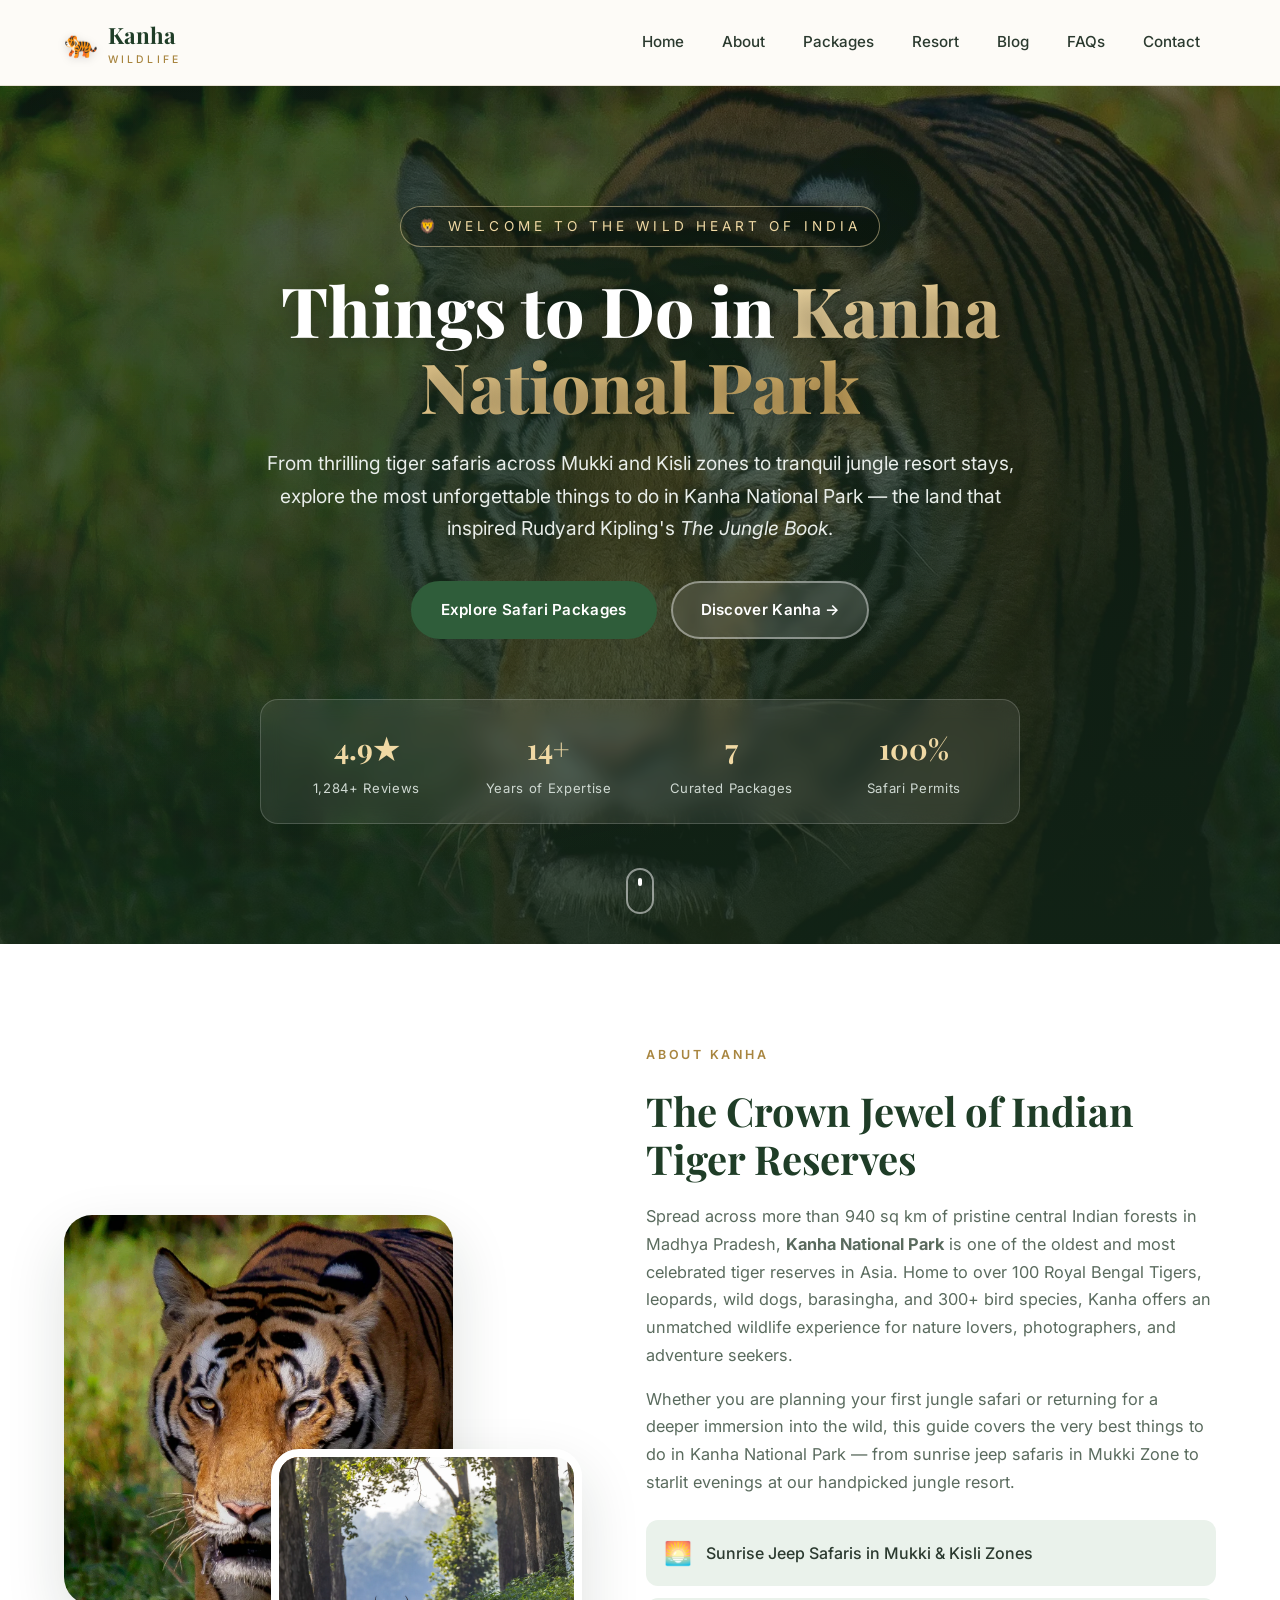
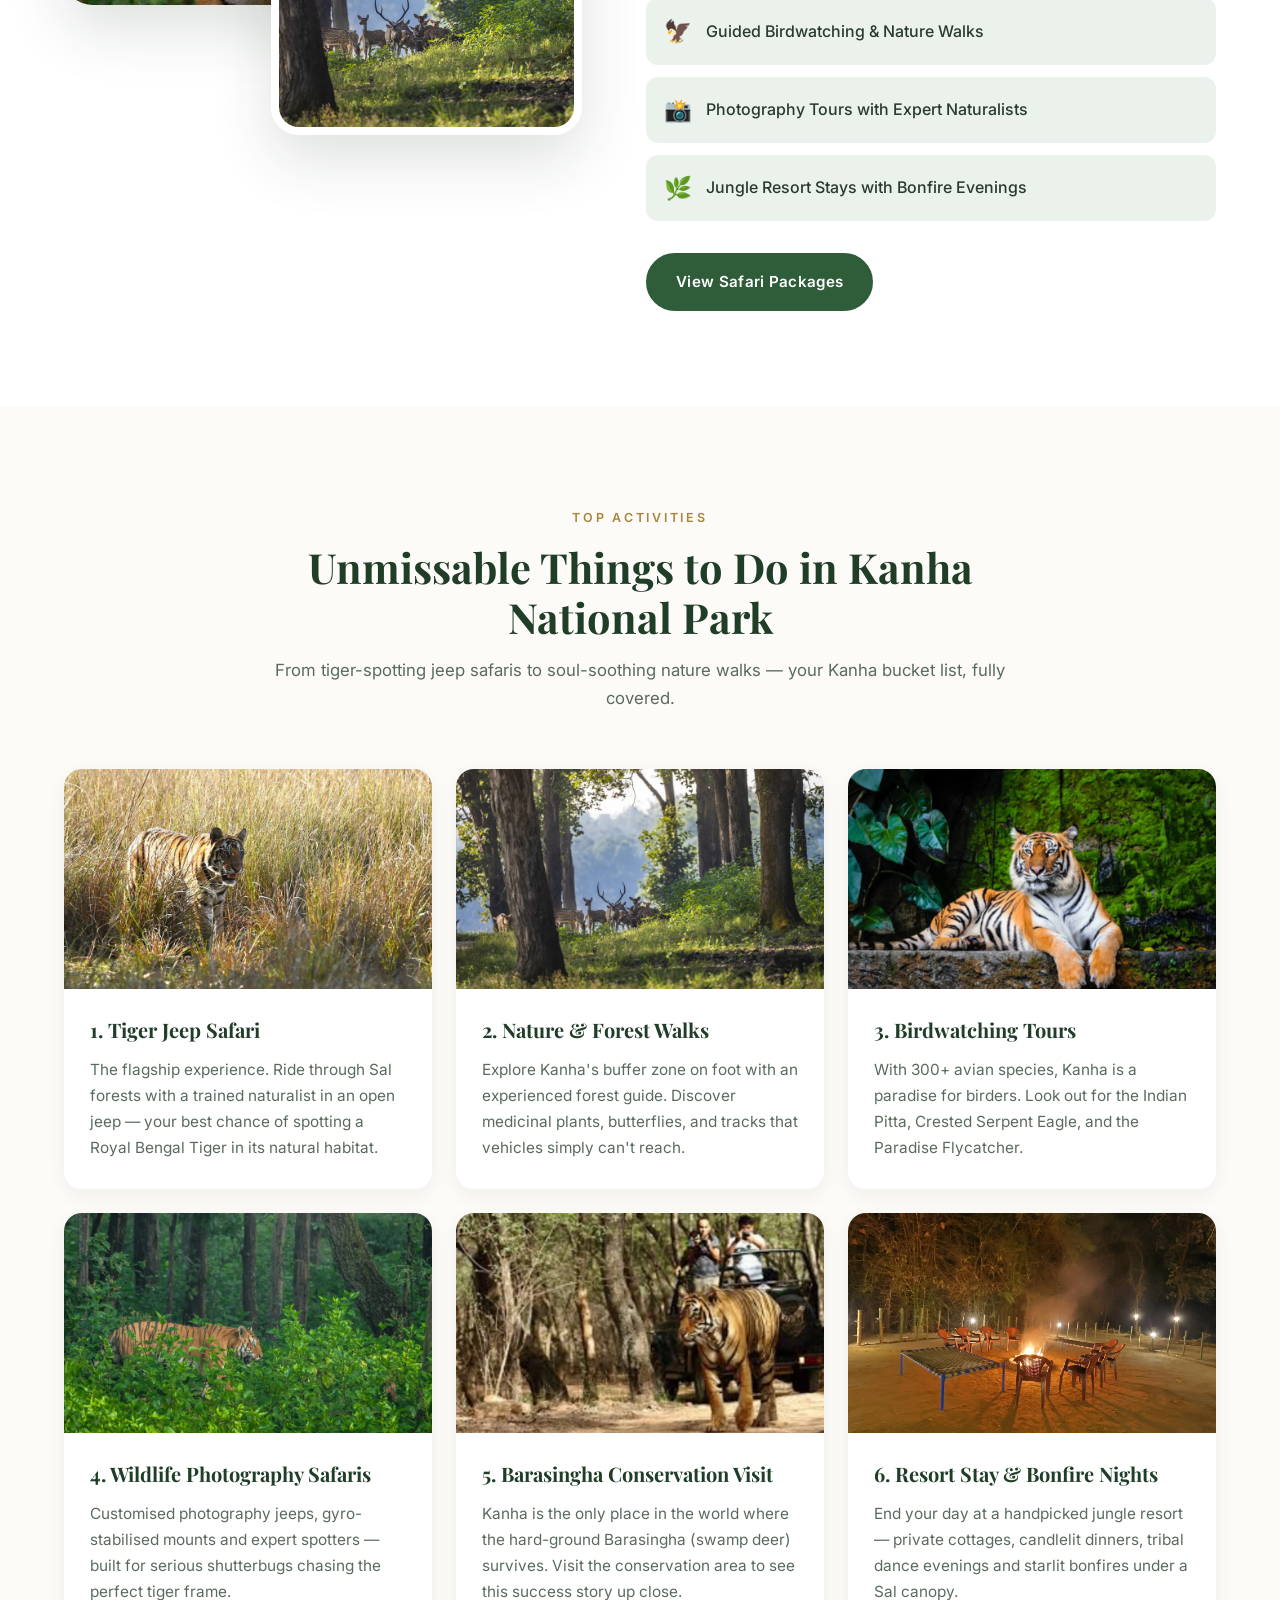
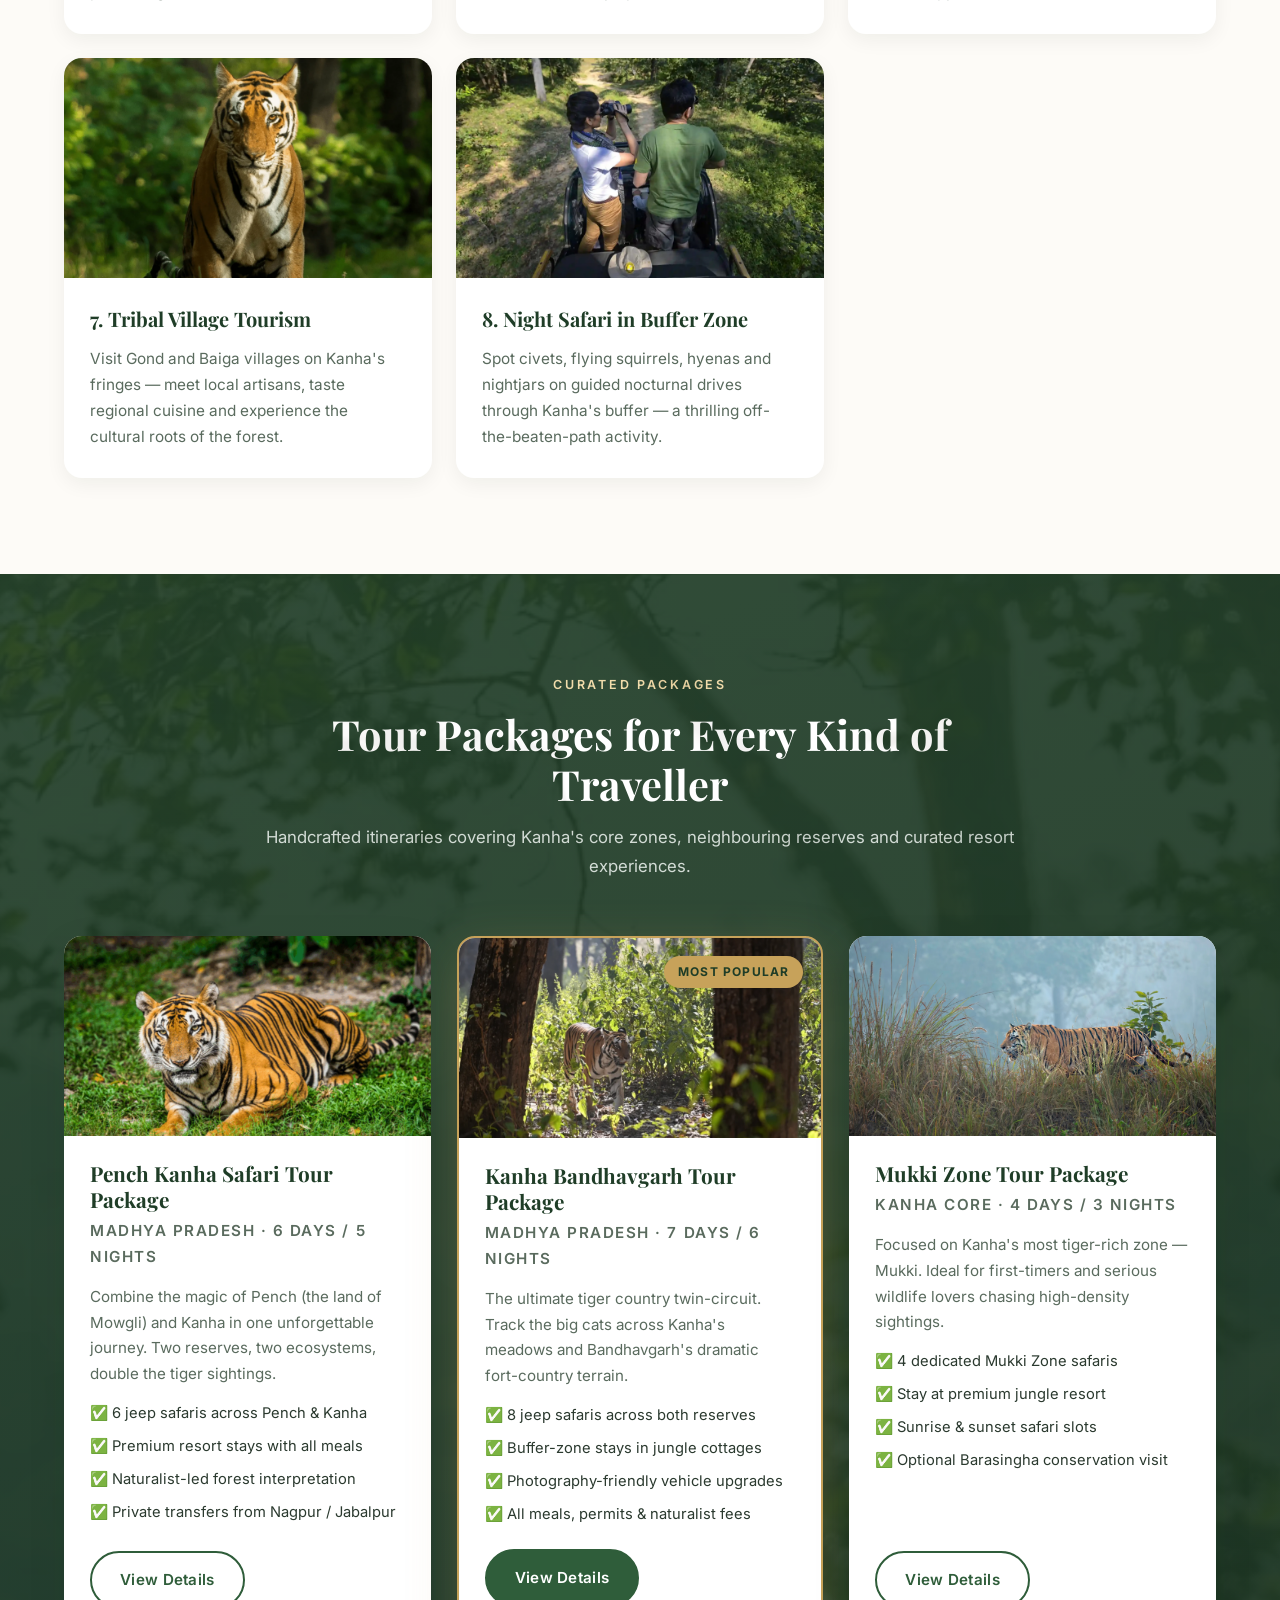
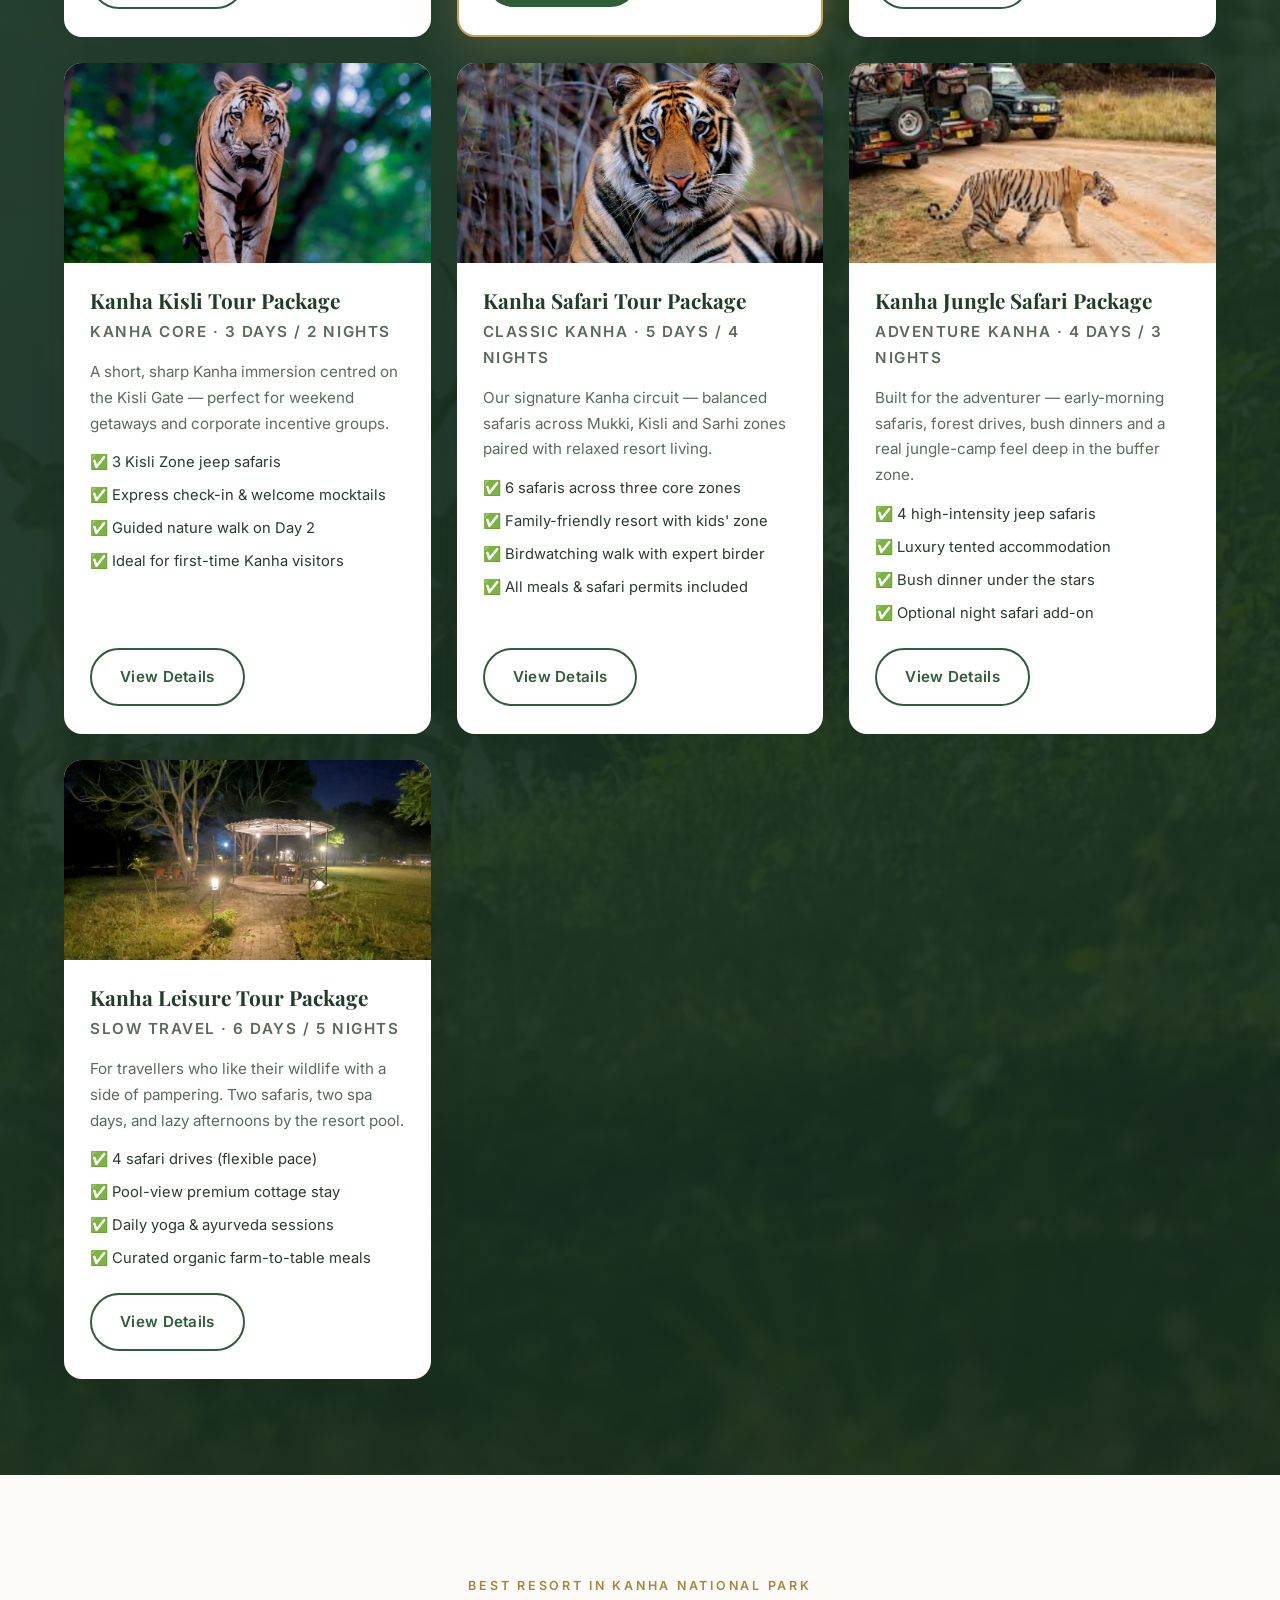
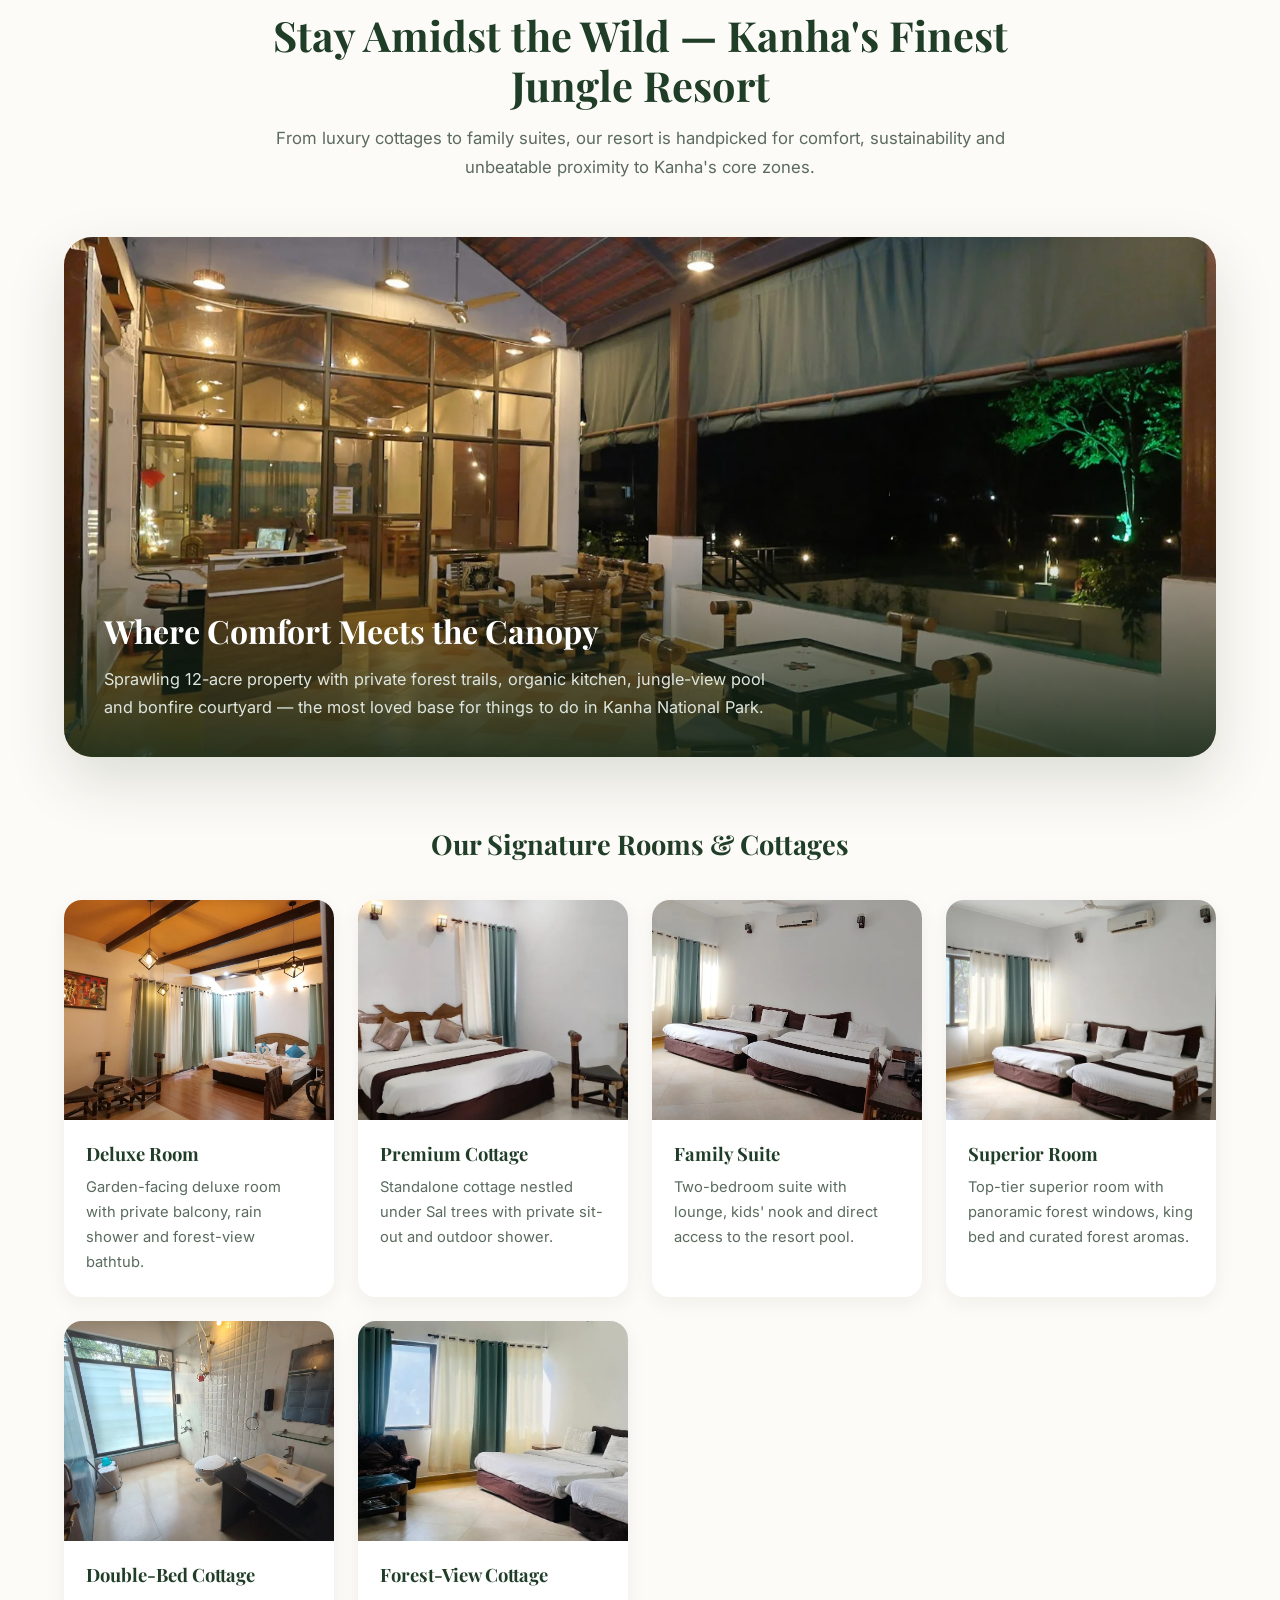
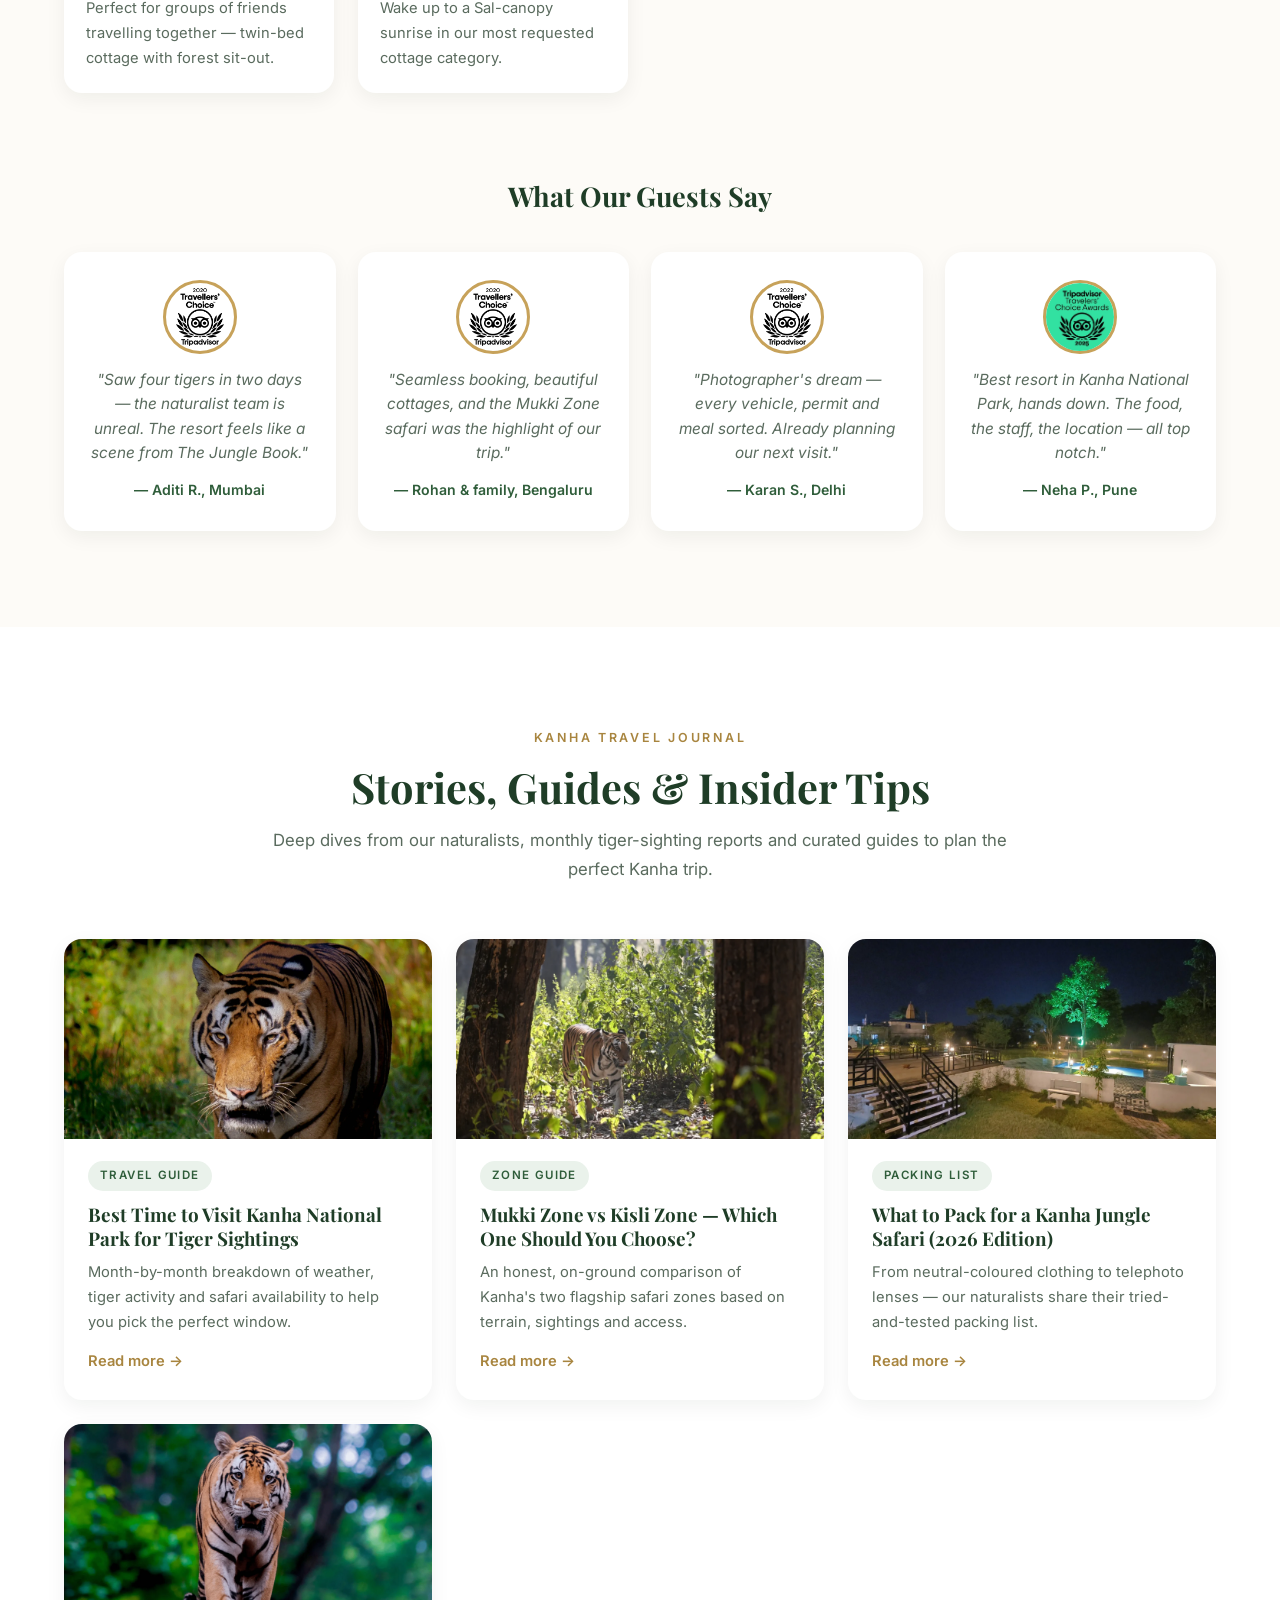
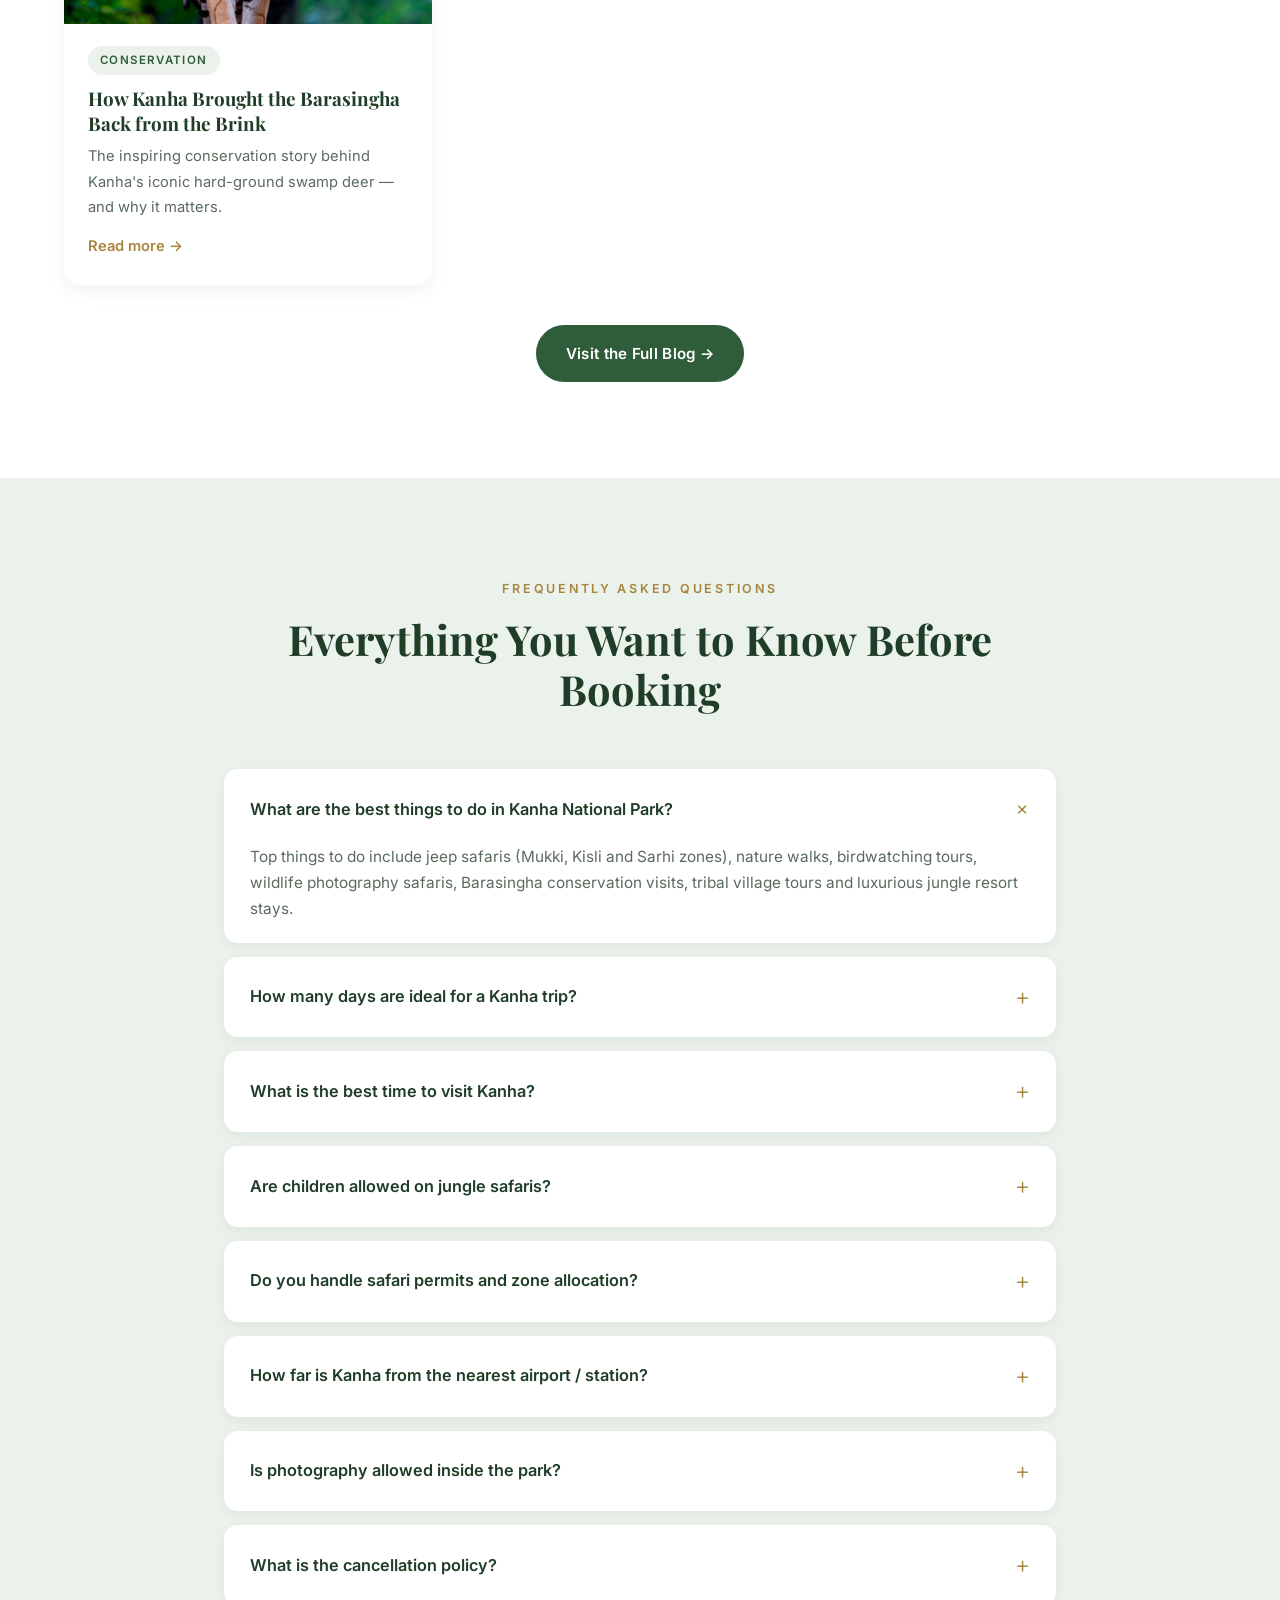
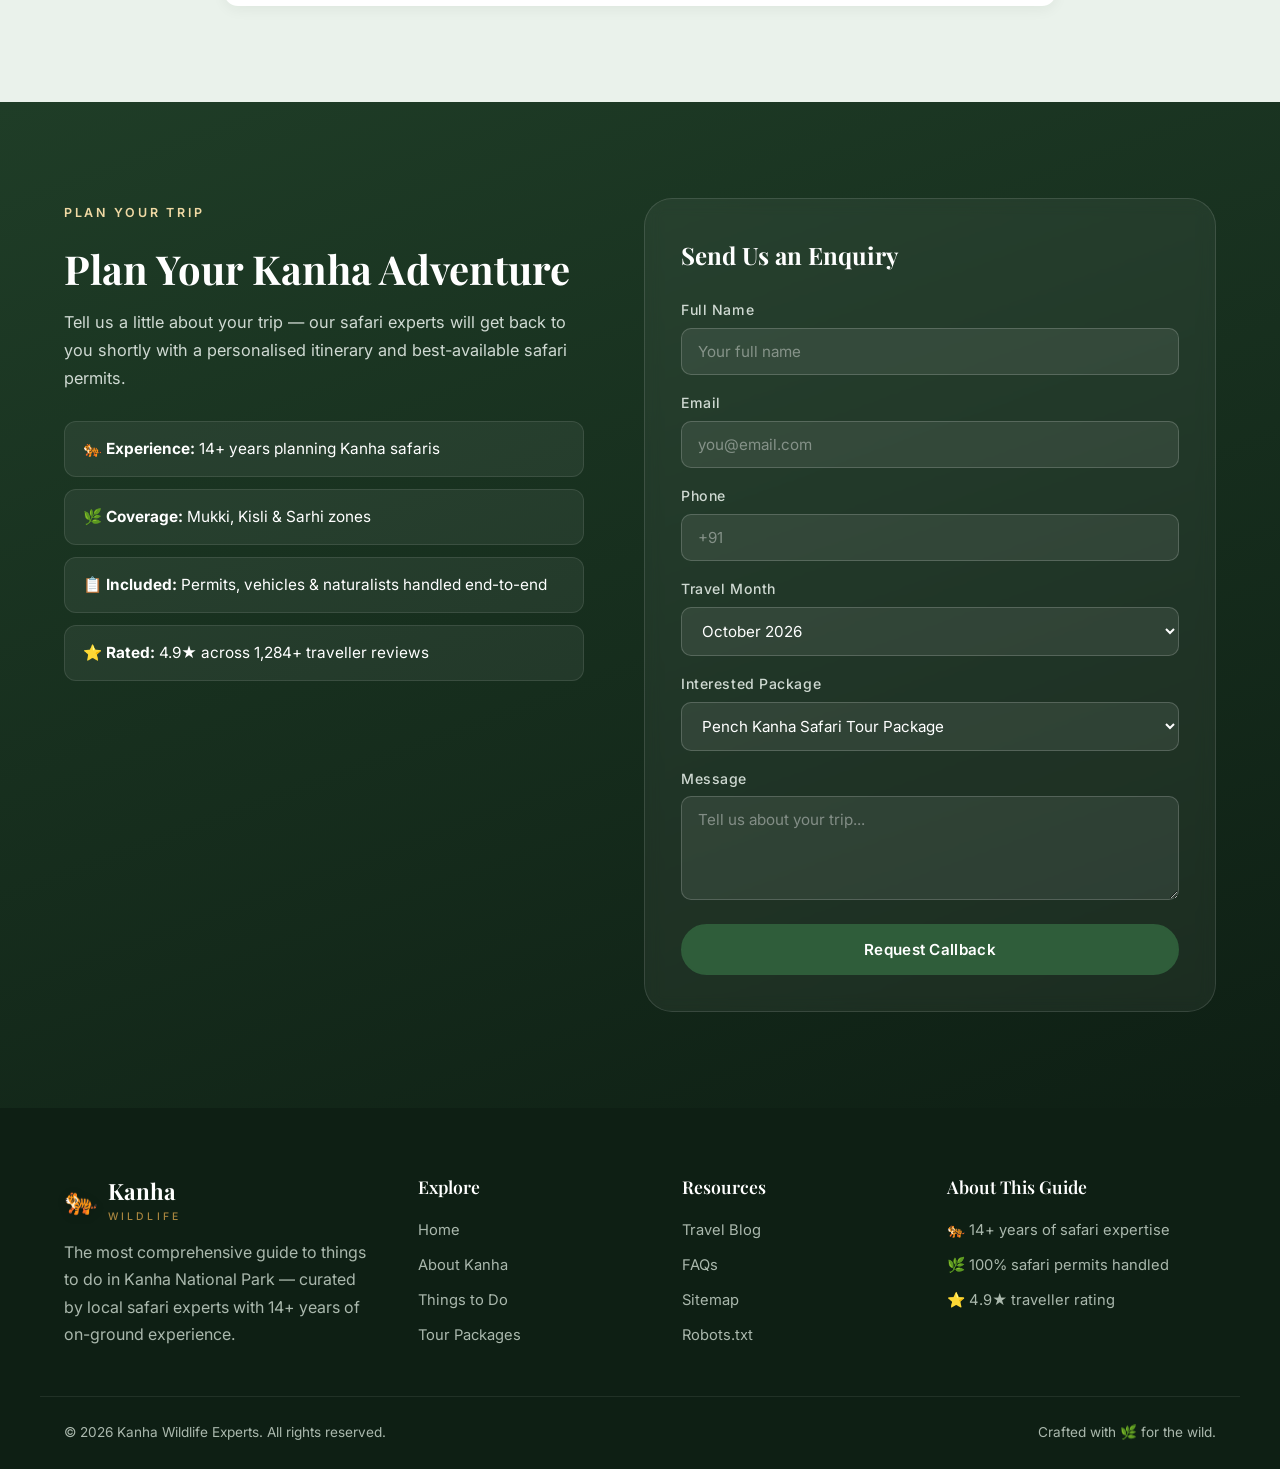
==== commit 5c42ee4a: "index" ====
--- a/index.html
+++ b/index.html
@@ -10,14 +10,14 @@
 <meta name="author" content="Kanha Wildlife Experts" />
 <meta name="geo.region" content="IN-MP" />
 <meta name="geo.placename" content="Kanha National Park, Madhya Pradesh" />
-<link rel="canonical" href="https://things-to-do-in-kanha-national-park.local/" />
+<link rel="canonical" href="https://things-to-do-in-kanha.vercel.app/" />
 
 <!-- Open Graph -->
 <meta property="og:type" content="website" />
 <meta property="og:title" content="Things to Do in Kanha National Park | Best Safari & Resort Guide 2026" />
 <meta property="og:description" content="Explore the wild heart of India — discover the top things to do in Kanha National Park, from thrilling tiger safaris to serene jungle resort stays." />
-<meta property="og:url" content="https://things-to-do-in-kanha-national-park.local/" />
-<meta property="og:image" content="https://things-to-do-in-kanha-national-park.local/images/tigers/kanhatiger.webp" />
+<meta property="og:url" content="https://things-to-do-in-kanha.vercel.app/" />
+<meta property="og:image" content="https://things-to-do-in-kanha.vercel.app/images/tigers/kanhatiger.webp" />
 <meta property="og:locale" content="en_IN" />
 <meta property="og:site_name" content="Things to Do in Kanha National Park" />
 
@@ -25,7 +25,7 @@
 <meta name="twitter:card" content="summary_large_image" />
 <meta name="twitter:title" content="Things to Do in Kanha National Park | Best Safari Guide 2026" />
 <meta name="twitter:description" content="Top tiger safaris, jungle trails, birdwatching & resort stays in Kanha National Park." />
-<meta name="twitter:image" content="https://things-to-do-in-kanha-national-park.local/images/tigers/kanhatiger.webp" />
+<meta name="twitter:image" content="https://things-to-do-in-kanha.vercel.app/images/tigers/kanhatiger.webp" />
 
 <!-- Performance hints -->
 <link rel="preconnect" href="https://fonts.googleapis.com" />
@@ -75,14 +75,6 @@
 </head>
 <body>
 
-<!-- Top Bar -->
-<div class="topbar">
-  <div class="container topbar-inner">
-    <span>📞 +91-9876543210 &nbsp; • &nbsp; ✉️ info@kanhawildlife.in &nbsp; • &nbsp; 🌿 Madhya Pradesh, India</span>
-    <a href="#packages" class="topbar-cta">Book Your Safari →</a>
-  </div>
-</div>
-
 <!-- Header / Nav -->
 <header class="header" id="header">
   <div class="container nav">
@@ -277,7 +269,7 @@
             <li>✅ Naturalist-led forest interpretation</li>
             <li>✅ Private transfers from Nagpur / Jabalpur</li>
           </ul>
-          <a href="#contact" class="btn btn-outline">Enquire Now</a>
+          <a href="#packages" class="btn btn-outline">View Details</a>
         </div>
       </article>
 
@@ -294,7 +286,7 @@
             <li>✅ Photography-friendly vehicle upgrades</li>
             <li>✅ All meals, permits & naturalist fees</li>
           </ul>
-          <a href="#contact" class="btn btn-primary">Enquire Now</a>
+          <a href="#packages" class="btn btn-primary">View Details</a>
         </div>
       </article>
 
@@ -310,7 +302,7 @@
             <li>✅ Sunrise & sunset safari slots</li>
             <li>✅ Optional Barasingha conservation visit</li>
           </ul>
-          <a href="#contact" class="btn btn-outline">Enquire Now</a>
+          <a href="#packages" class="btn btn-outline">View Details</a>
         </div>
       </article>
 
@@ -326,7 +318,7 @@
             <li>✅ Guided nature walk on Day 2</li>
             <li>✅ Ideal for first-time Kanha visitors</li>
           </ul>
-          <a href="#contact" class="btn btn-outline">Enquire Now</a>
+          <a href="#packages" class="btn btn-outline">View Details</a>
         </div>
       </article>
 
@@ -342,7 +334,7 @@
             <li>✅ Birdwatching walk with expert birder</li>
             <li>✅ All meals & safari permits included</li>
           </ul>
-          <a href="#contact" class="btn btn-outline">Enquire Now</a>
+          <a href="#packages" class="btn btn-outline">View Details</a>
         </div>
       </article>
 
@@ -358,7 +350,7 @@
             <li>✅ Bush dinner under the stars</li>
             <li>✅ Optional night safari add-on</li>
           </ul>
-          <a href="#contact" class="btn btn-outline">Enquire Now</a>
+          <a href="#packages" class="btn btn-outline">View Details</a>
         </div>
       </article>
 
@@ -374,7 +366,7 @@
             <li>✅ Daily yoga & ayurveda sessions</li>
             <li>✅ Curated organic farm-to-table meals</li>
           </ul>
-          <a href="#contact" class="btn btn-outline">Enquire Now</a>
+          <a href="#packages" class="btn btn-outline">View Details</a>
         </div>
       </article>
 
@@ -570,23 +562,16 @@
 <section class="section contact" id="contact">
   <div class="container contact-grid">
     <div class="contact-info">
-      <span class="section-eyebrow light">Get in Touch</span>
+      <span class="section-eyebrow light">Plan Your Trip</span>
       <h2>Plan Your Kanha Adventure</h2>
-      <p>Tell us a little about your trip — our safari experts will get back within 4 working hours with a personalised itinerary and best-available safari permits.</p>
+      <p>Tell us a little about your trip — our safari experts will get back to you shortly with a personalised itinerary and best-available safari permits.</p>
 
       <ul class="contact-list">
-        <li>📞 <strong>Call:</strong> +91-9876543210</li>
-        <li>✉️ <strong>Email:</strong> info@kanhawildlife.in</li>
-        <li>📍 <strong>Visit:</strong> Kanha Wildlife Experts, Mandla District, Madhya Pradesh</li>
-        <li>🕒 <strong>Hours:</strong> Mon–Sun · 8 AM – 9 PM IST</li>
+        <li>🐅 <strong>Experience:</strong> 14+ years planning Kanha safaris</li>
+        <li>🌿 <strong>Coverage:</strong> Mukki, Kisli & Sarhi zones</li>
+        <li>📋 <strong>Included:</strong> Permits, vehicles & naturalists handled end-to-end</li>
+        <li>⭐ <strong>Rated:</strong> 4.9★ across 1,284+ traveller reviews</li>
       </ul>
-
-      <div class="contact-backlinks">
-        <strong>Quick Links:</strong>
-        <a href="sitemap.xml">Sitemap</a>
-        <a href="robots.txt">Robots.txt</a>
-        <a href="blog.html">Blog</a>
-      </div>
     </div>
 
     <form class="contact-form" onsubmit="event.preventDefault(); this.querySelector('.form-ok').style.display='block'; this.reset();">
@@ -614,7 +599,7 @@
       </label>
       <label>Message<textarea name="message" rows="4" placeholder="Tell us about your trip..."></textarea></label>
       <button type="submit" class="btn btn-primary">Request Callback</button>
-      <p class="form-ok" style="display:none;color:#dff5e1;margin-top:14px;">✅ Thank you! Our safari expert will reach out within 4 hours.</p>
+      <p class="form-ok" style="display:none;color:#dff5e1;margin-top:14px;">✅ Thank you! Our safari expert will reach out to you shortly.</p>
     </form>
   </div>
 </section>
@@ -651,11 +636,11 @@
     </div>
 
     <div>
-      <h4>Stay Connected</h4>
+      <h4>About This Guide</h4>
       <ul>
-        <li>📞 +91-9876543210</li>
-        <li>✉️ info@kanhawildlife.in</li>
-        <li>📍 Mandla, Madhya Pradesh</li>
+        <li>🐅 14+ years of safari expertise</li>
+        <li>🌿 100% safari permits handled</li>
+        <li>⭐ 4.9★ traveller rating</li>
       </ul>
     </div>
   </div>
@@ -668,4 +653,4 @@
 
 <script src="script.js" defer></script>
 </body>
-</html>
+</html>
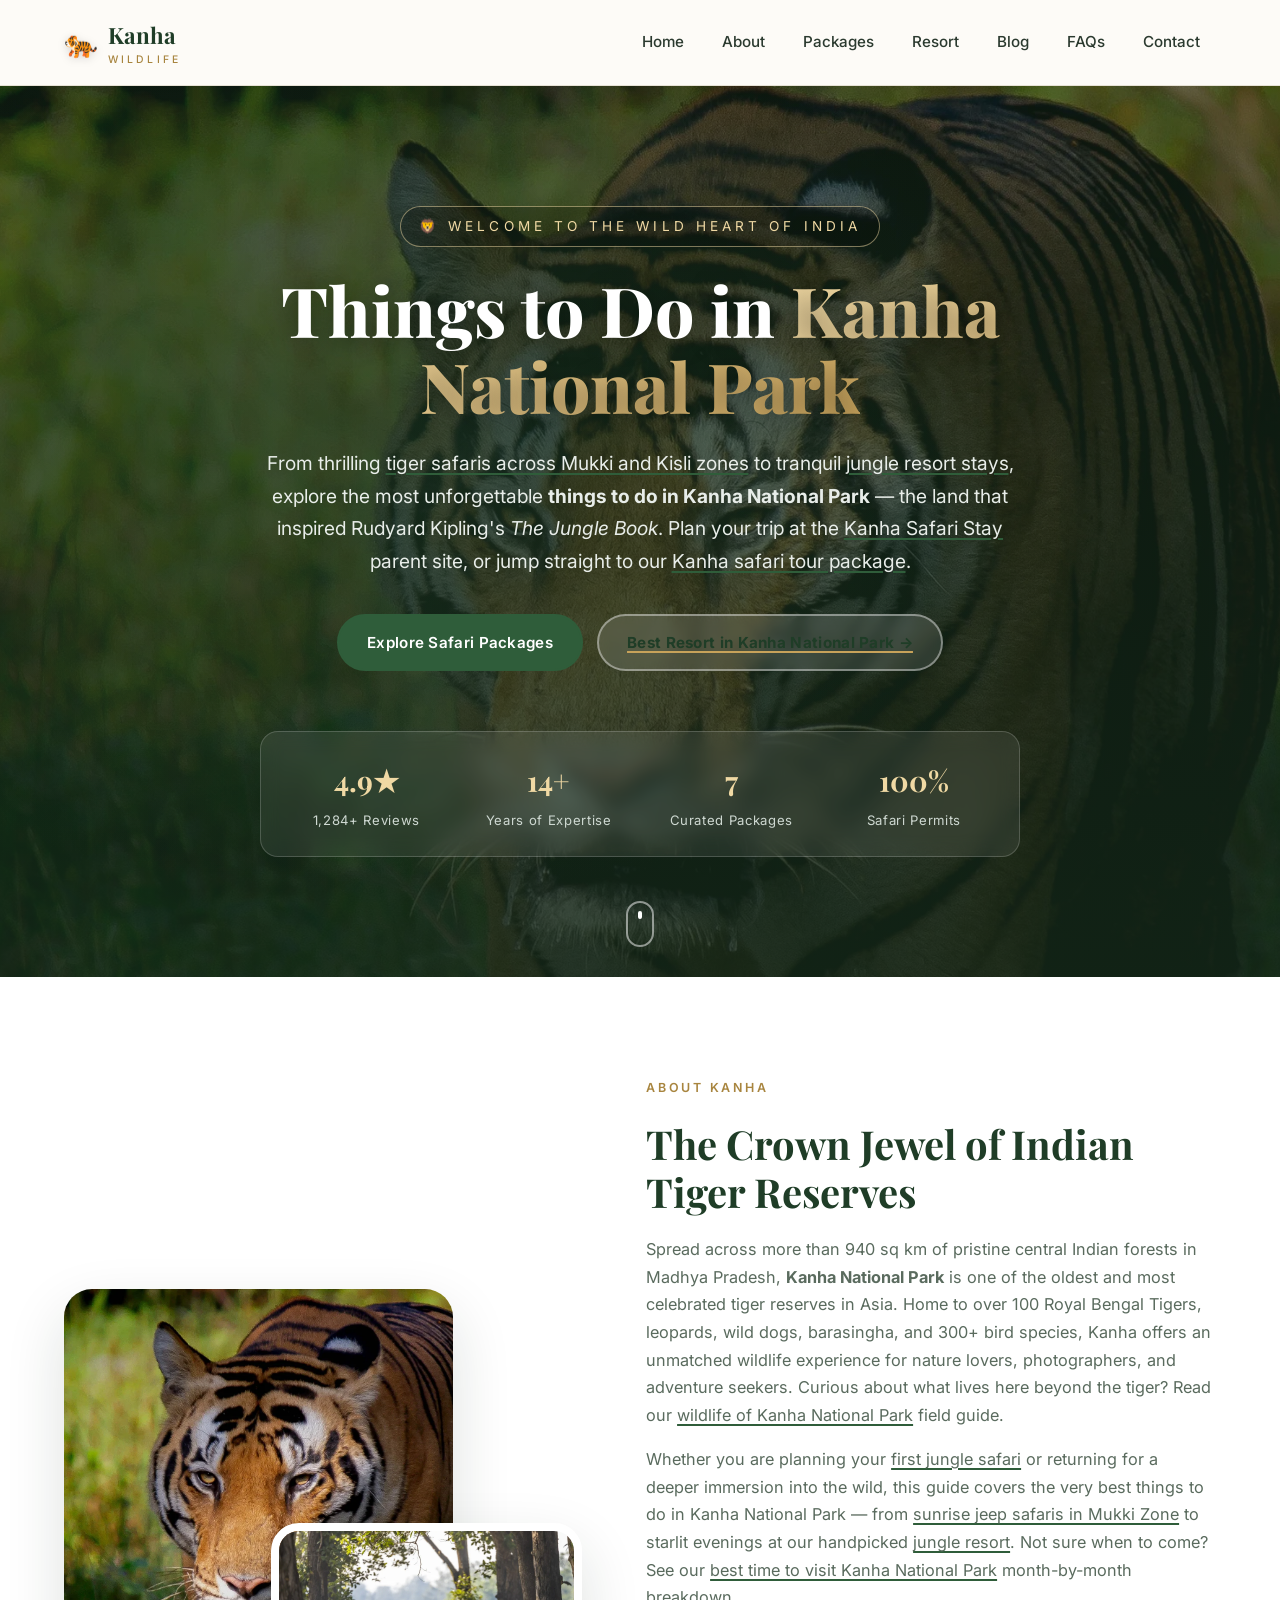
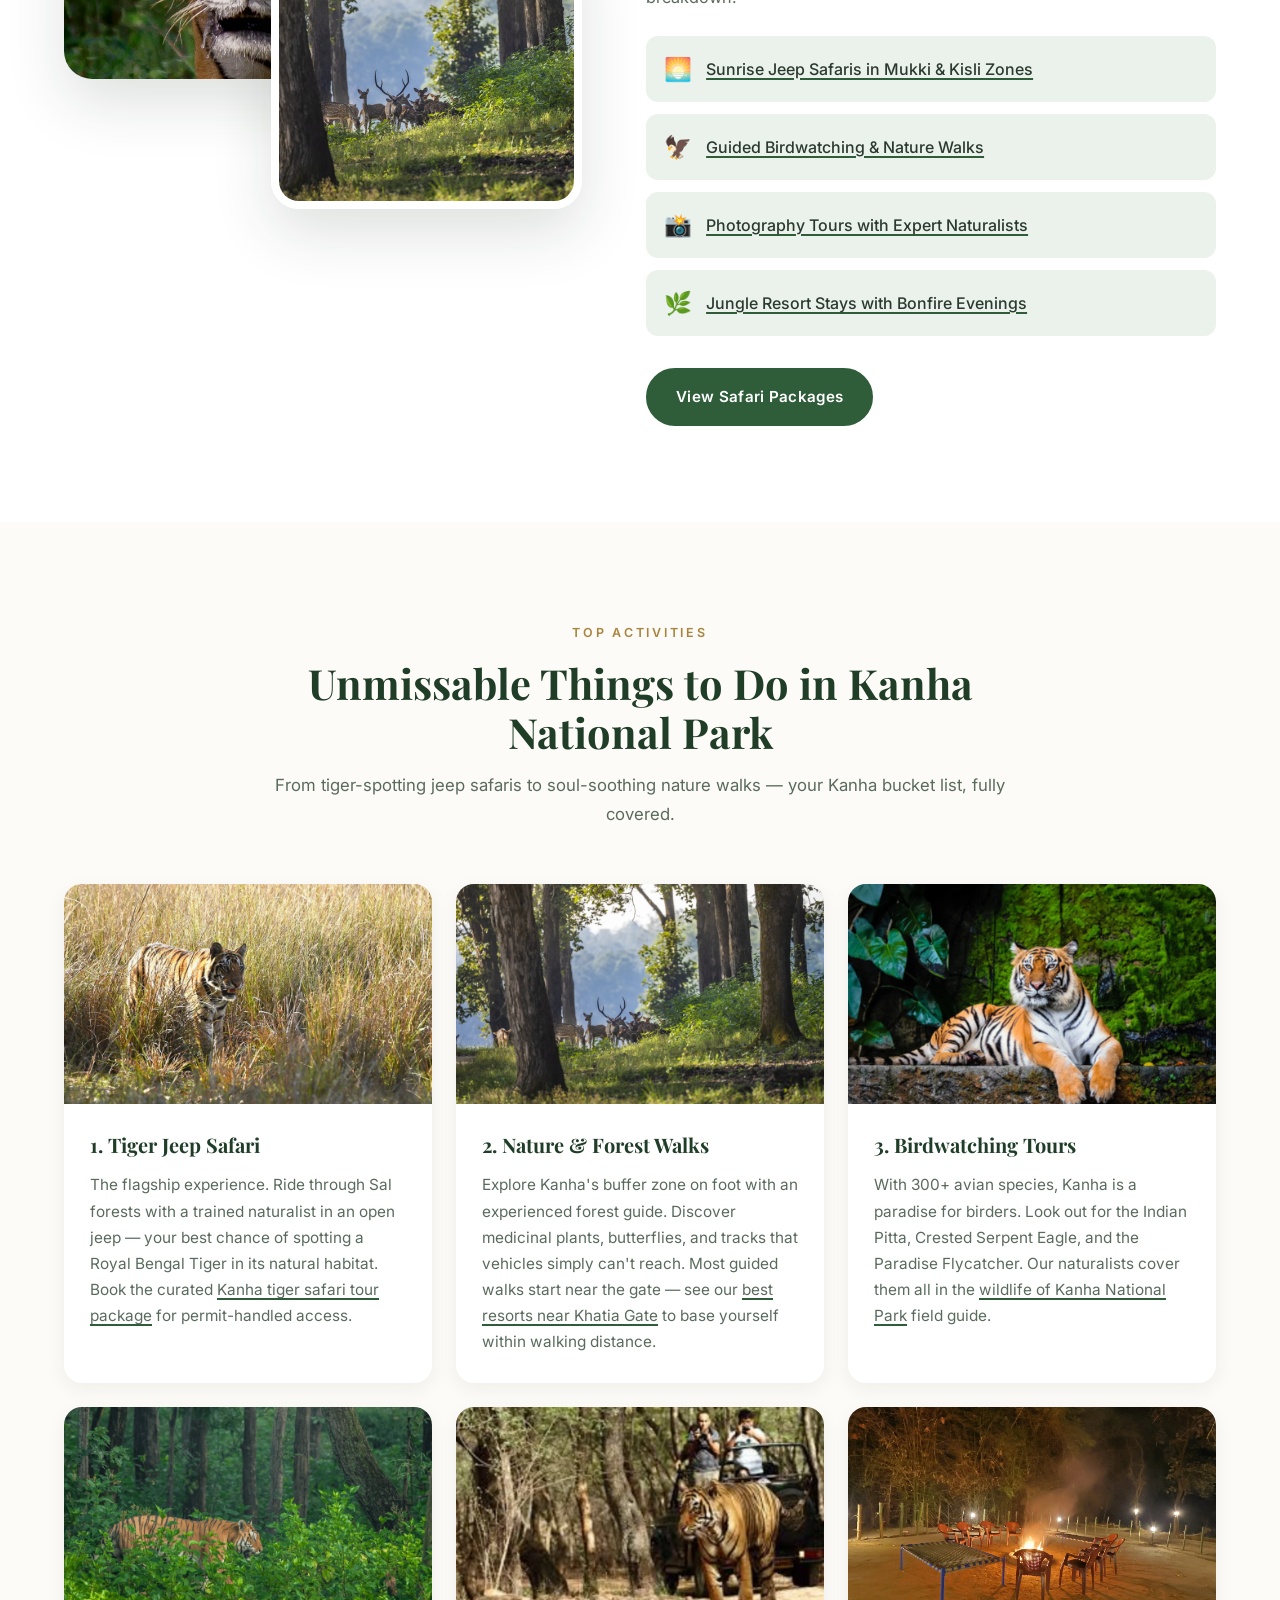
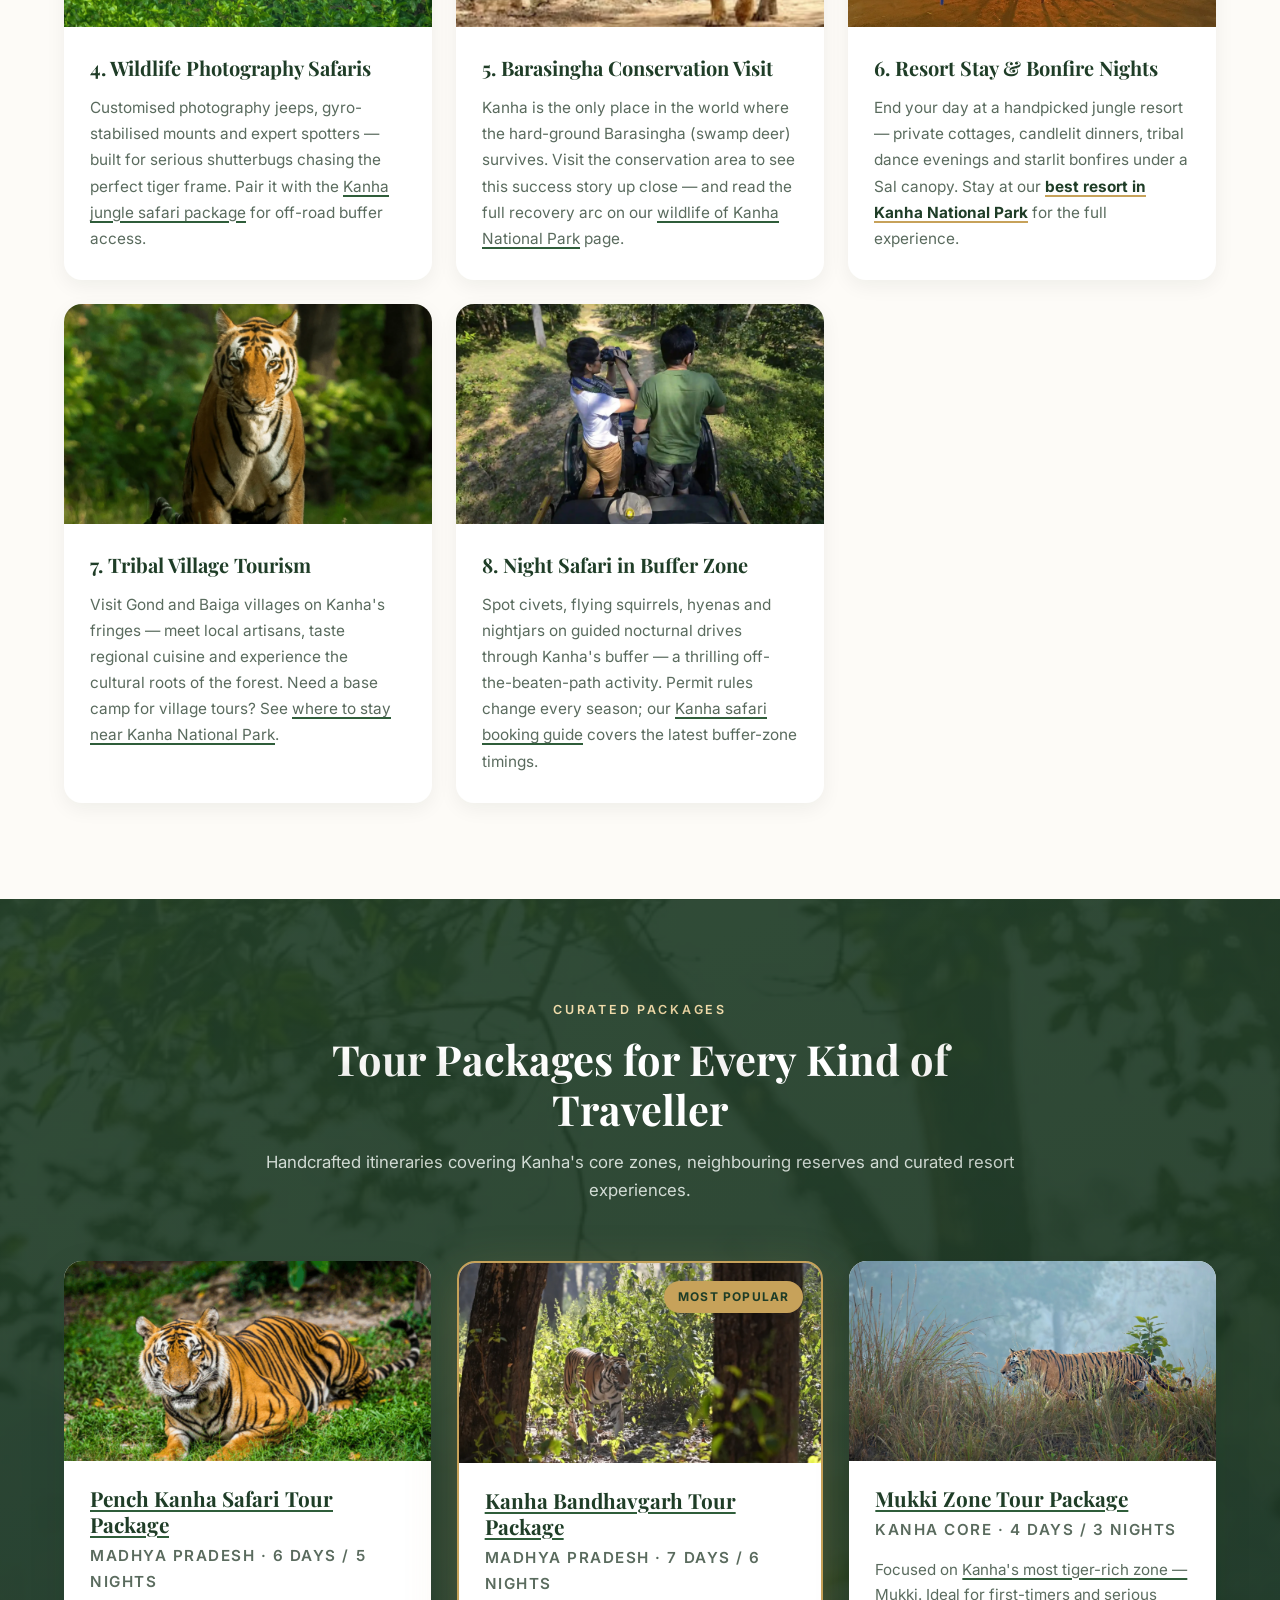
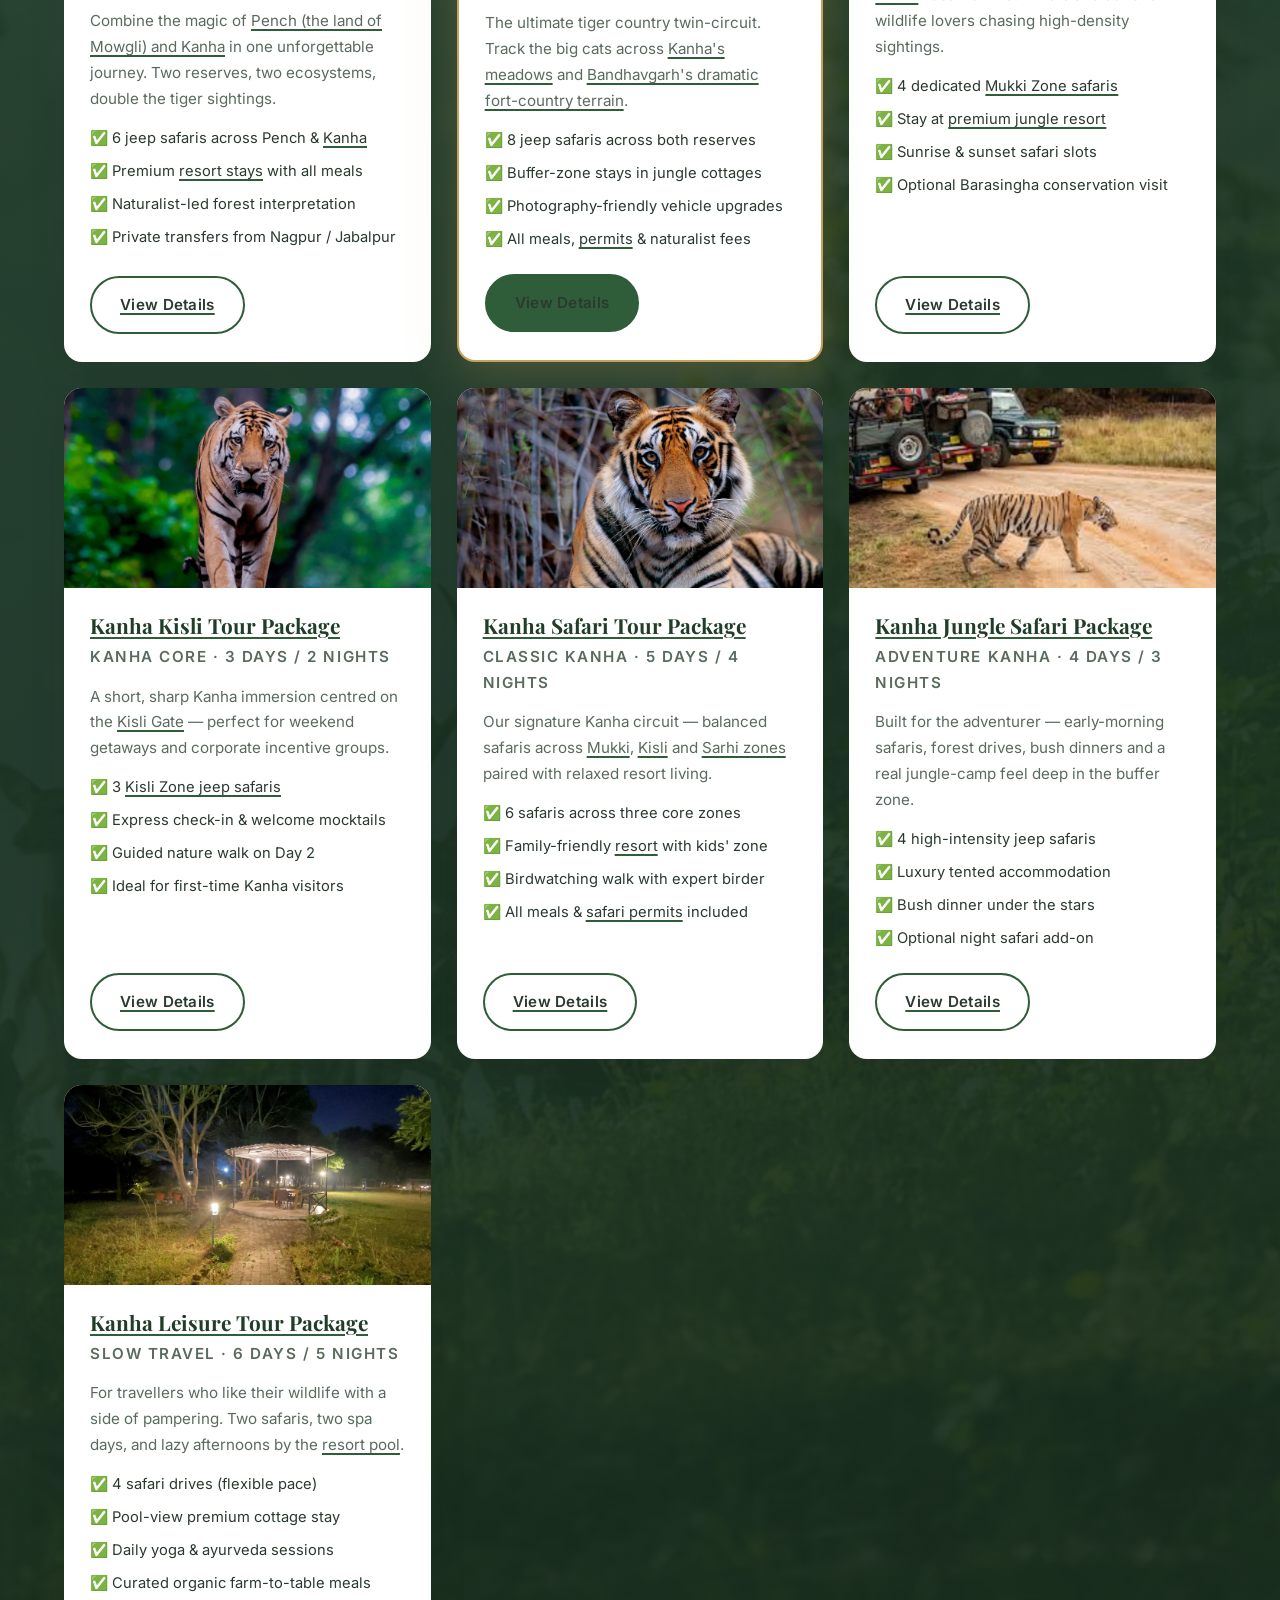
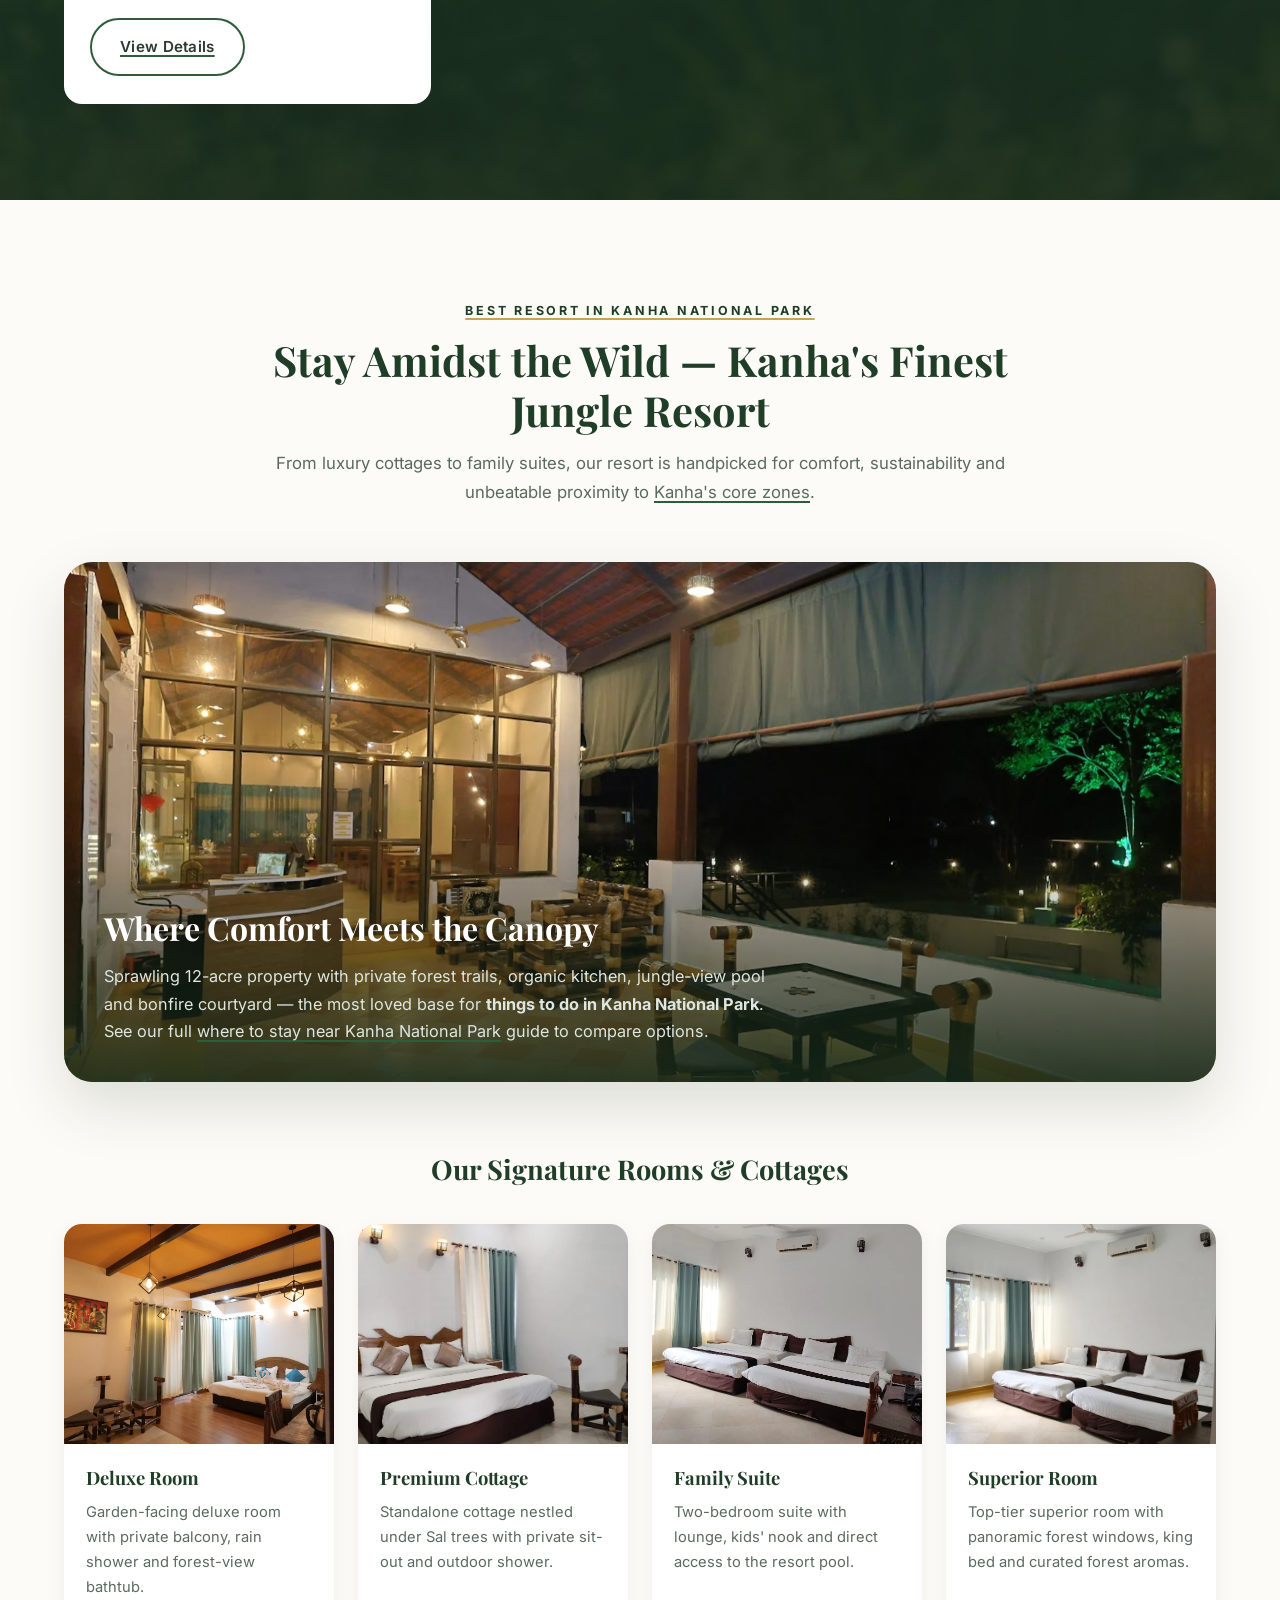
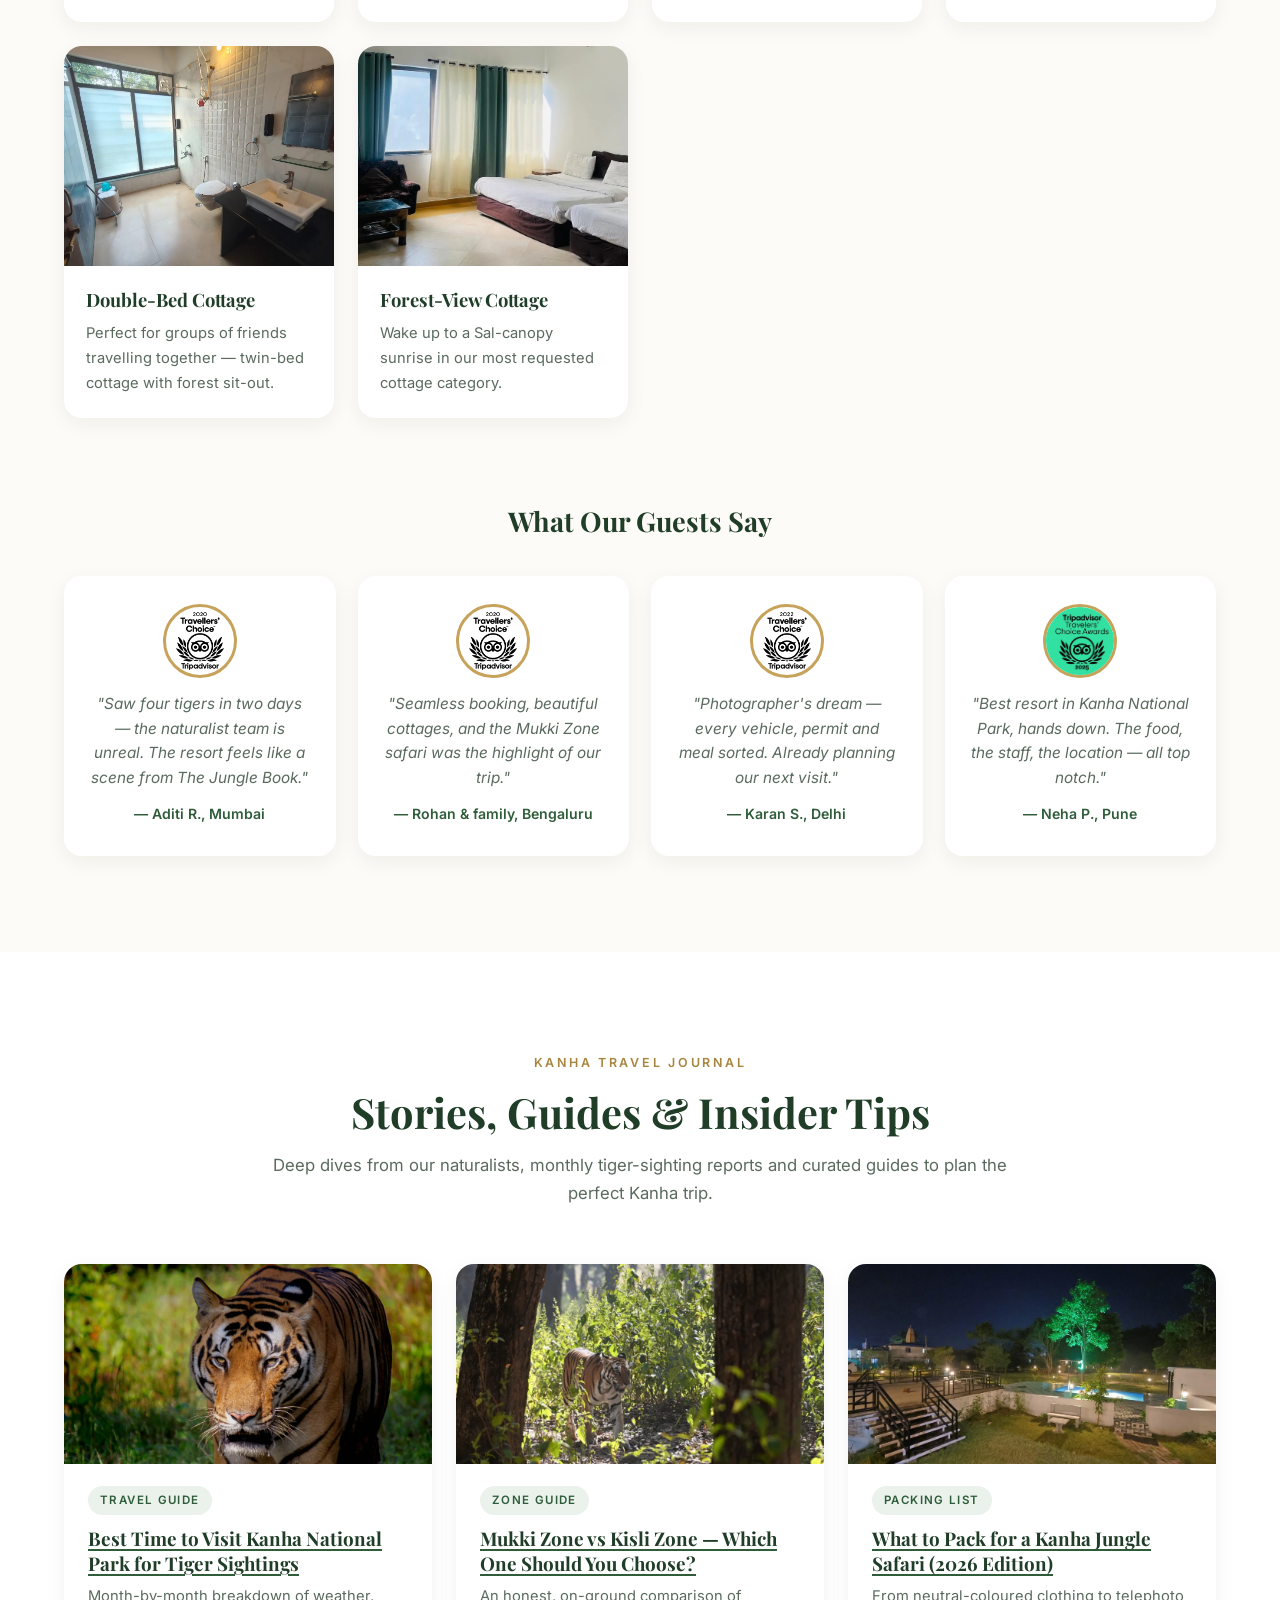
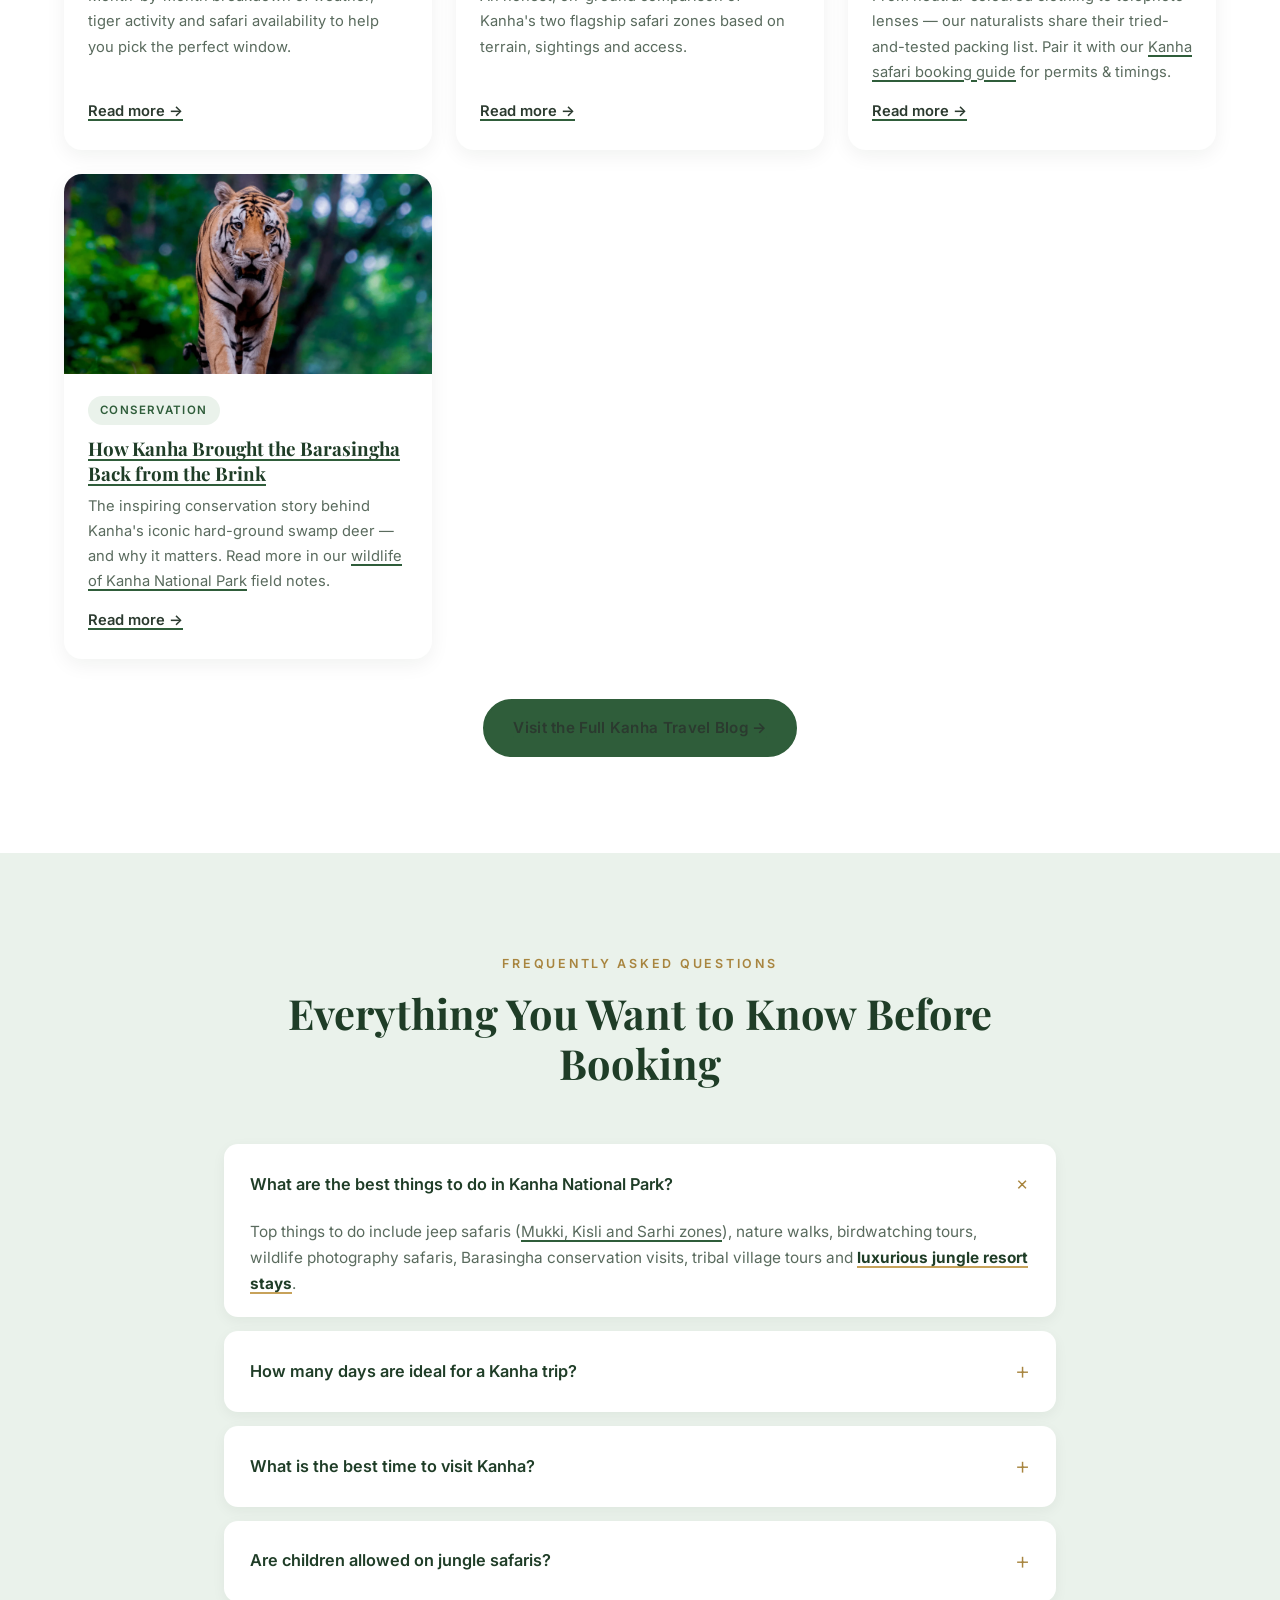
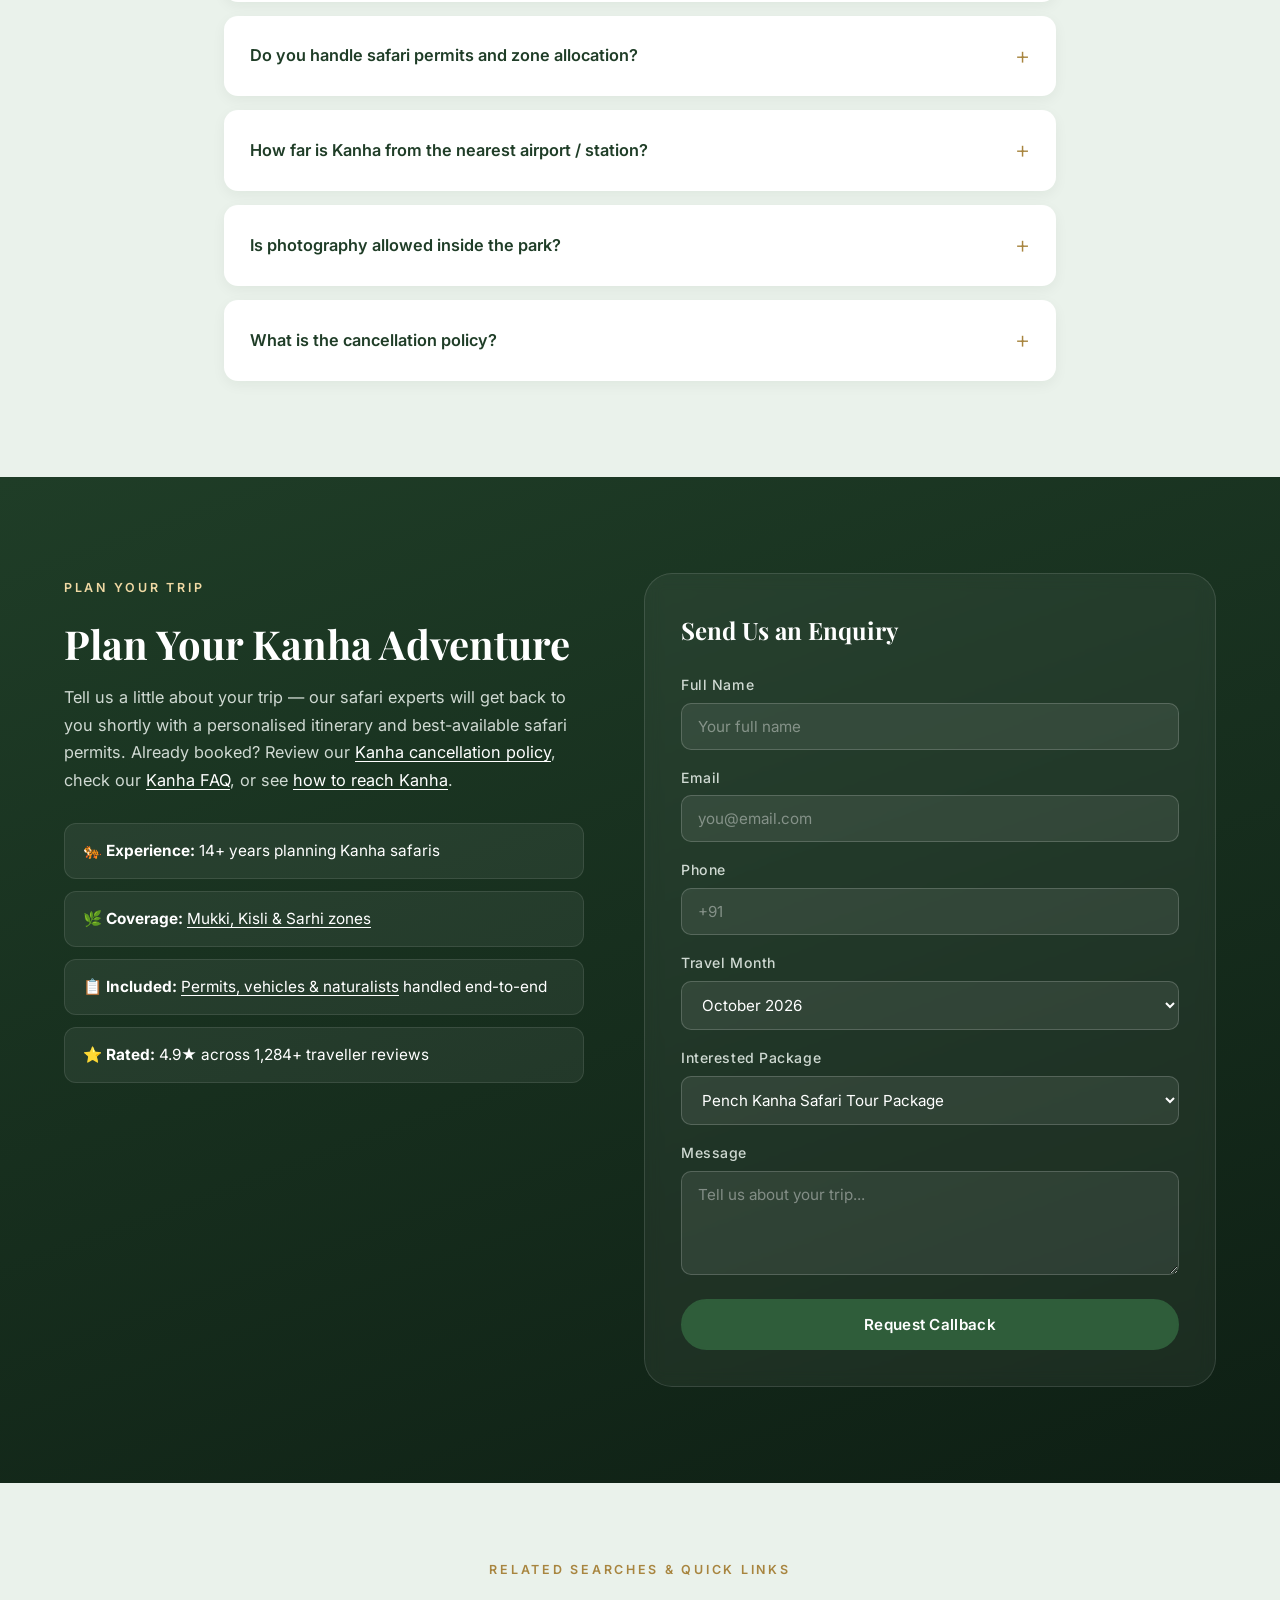
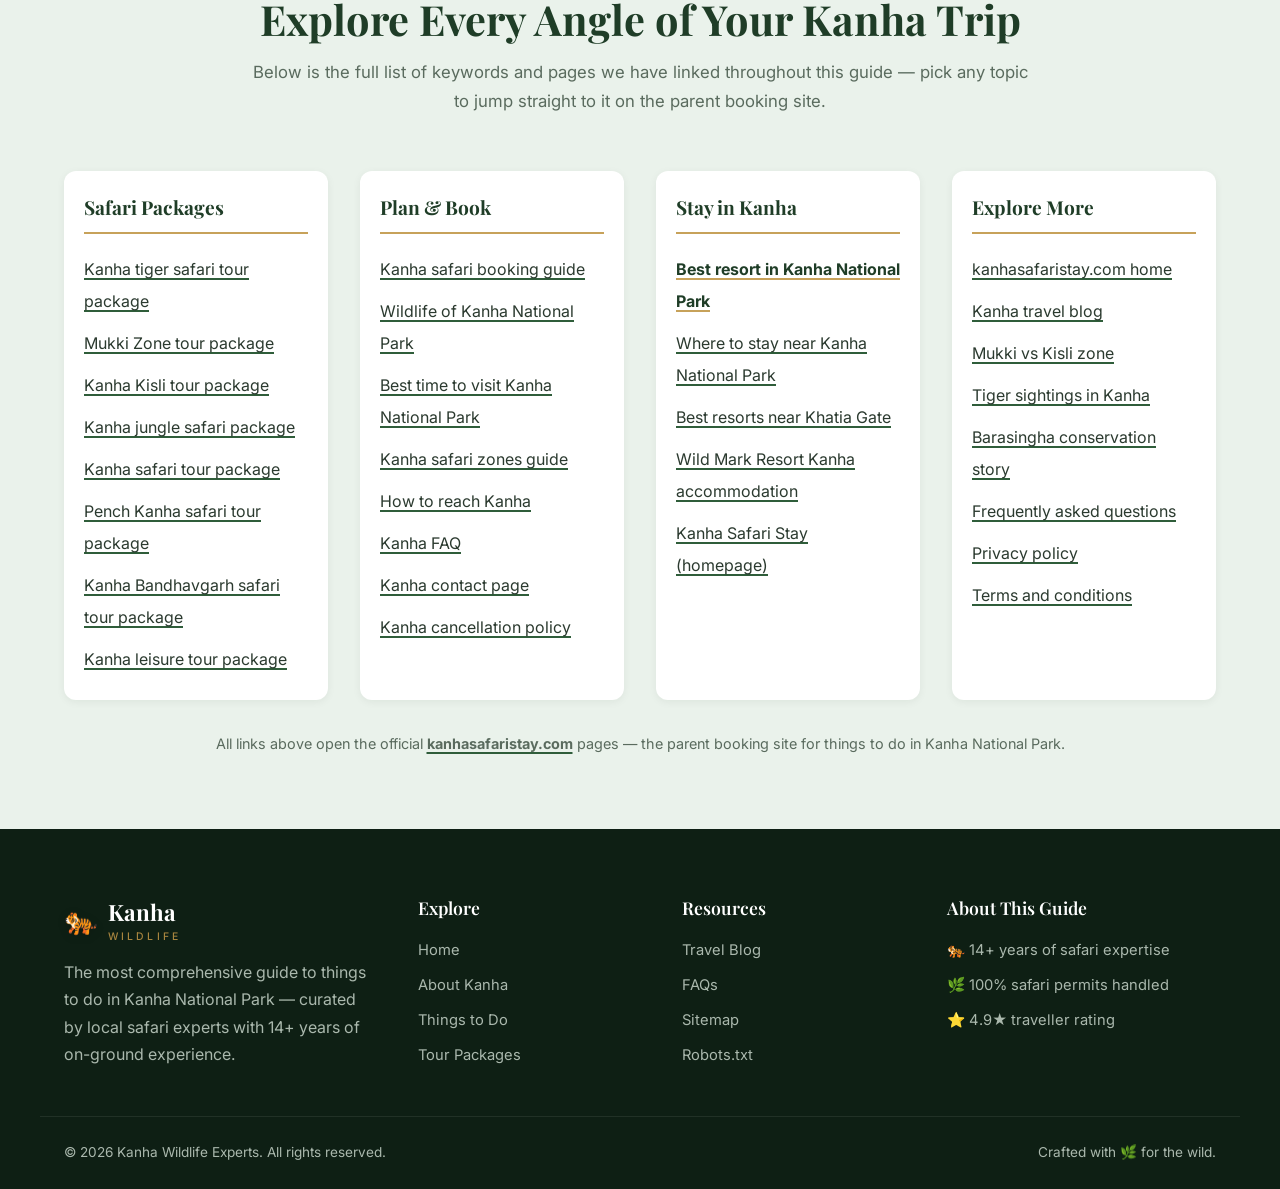
==== commit 36492d1f: "index" ====
--- a/index.html
+++ b/index.html
@@ -108,14 +108,12 @@
     <span class="eyebrow">🦁 Welcome to the Wild Heart of India</span>
     <h1>Things to Do in <span class="accent">Kanha National Park</span></h1>
     <p class="hero-sub">
-      From thrilling tiger safaris across Mukki and Kisli zones to tranquil jungle
-      resort stays, explore the most unforgettable things to do in Kanha National
-      Park — the land that inspired Rudyard Kipling's <em>The Jungle Book</em>.
+      From thrilling <a href="https://kanhasafaristay.com/package/mukki-zone-tour-package/" target="_blank" rel="noopener">tiger safaris across Mukki and Kisli zones</a> to tranquil <a href="https://kanhasafaristay.com/wild-mark-resort-kanha-accommodation/" target="_blank" rel="noopener">jungle resort stays</a>, explore the most unforgettable <strong>things to do in Kanha National Park</strong> — the land that inspired Rudyard Kipling's <em>The Jungle Book</em>. Plan your trip at the <a href="https://kanhasafaristay.com/" target="_blank" rel="noopener">Kanha Safari Stay</a> parent site, or jump straight to our <a href="https://kanhasafaristay.com/package/kanha-safari-tour-package/" target="_blank" rel="noopener">Kanha safari tour package</a>.
     </p>
 
     <div class="hero-actions">
       <a href="#packages" class="btn btn-primary">Explore Safari Packages</a>
-      <a href="#about" class="btn btn-ghost">Discover Kanha →</a>
+      <a href="https://kanhasafaristay.com/wild-mark-resort-kanha-accommodation/" target="_blank" rel="noopener" class="btn btn-ghost backlink-primary">Best Resort in Kanha National Park →</a>
     </div>
 
     <div class="hero-stats">
@@ -148,20 +146,21 @@
         and most celebrated tiger reserves in Asia. Home to over 100 Royal Bengal
         Tigers, leopards, wild dogs, barasingha, and 300+ bird species, Kanha
         offers an unmatched wildlife experience for nature lovers, photographers,
-        and adventure seekers.
+        and adventure seekers. Curious about what lives here beyond the tiger?
+        Read our <a href="https://kanhasafaristay.com/blog/wildlife-of-kanha-national-park-beyond-the-tiger/" target="_blank" rel="noopener">wildlife of Kanha National Park</a> field guide.
       </p>
       <p>
-        Whether you are planning your first jungle safari or returning for a
+        Whether you are planning your <a href="https://kanhasafaristay.com/package/kanha-safari-tour-package/" target="_blank" rel="noopener">first jungle safari</a> or returning for a
         deeper immersion into the wild, this guide covers the very best things
-        to do in Kanha National Park — from sunrise jeep safaris in Mukki Zone
-        to starlit evenings at our handpicked jungle resort.
+        to do in Kanha National Park — from <a href="https://kanhasafaristay.com/package/mukki-zone-tour-package/" target="_blank" rel="noopener">sunrise jeep safaris in Mukki Zone</a>
+        to starlit evenings at our handpicked <a href="https://kanhasafaristay.com/wild-mark-resort-kanha-accommodation/" target="_blank" rel="noopener">jungle resort</a>. Not sure when to come? See our <a href="https://kanhasafaristay.com/blog/best-time-to-visit-kanha-national-park-tiger-safari/" target="_blank" rel="noopener">best time to visit Kanha National Park</a> month-by-month breakdown.
       </p>
 
       <ul class="about-list">
-        <li><span>🌅</span> Sunrise Jeep Safaris in Mukki & Kisli Zones</li>
-        <li><span>🦅</span> Guided Birdwatching & Nature Walks</li>
-        <li><span>📸</span> Photography Tours with Expert Naturalists</li>
-        <li><span>🌿</span> Jungle Resort Stays with Bonfire Evenings</li>
+        <li><span>🌅</span> <a href="https://kanhasafaristay.com/package/mukki-zone-tour-package/" target="_blank" rel="noopener">Sunrise Jeep Safaris in Mukki &amp; Kisli Zones</a></li>
+        <li><span>🦅</span> <a href="https://kanhasafaristay.com/blog/wildlife-of-kanha-national-park-beyond-the-tiger/" target="_blank" rel="noopener">Guided Birdwatching &amp; Nature Walks</a></li>
+        <li><span>📸</span> <a href="https://kanhasafaristay.com/package/kanha-jungle-safari-package/" target="_blank" rel="noopener">Photography Tours with Expert Naturalists</a></li>
+        <li><span>🌿</span> <a href="https://kanhasafaristay.com/wild-mark-resort-kanha-accommodation/" target="_blank" rel="noopener">Jungle Resort Stays with Bonfire Evenings</a></li>
       </ul>
 
       <a href="#packages" class="btn btn-primary">View Safari Packages</a>
@@ -183,7 +182,7 @@
         <div class="thing-img"><img src="images/tigers/kanhatiger3.webp" alt="Tiger Safari in Kanha" loading="lazy" width="500" height="320" /></div>
         <div class="thing-body">
           <h3>1. Tiger Jeep Safari</h3>
-          <p>The flagship experience. Ride through Sal forests with a trained naturalist in an open jeep — your best chance of spotting a Royal Bengal Tiger in its natural habitat.</p>
+          <p>The flagship experience. Ride through Sal forests with a trained naturalist in an open jeep — your best chance of spotting a Royal Bengal Tiger in its natural habitat. Book the curated <a href="https://kanhasafaristay.com/package/kanha-tiger-safari-tour-package/" target="_blank" rel="noopener">Kanha tiger safari tour package</a> for permit-handled access.</p>
         </div>
       </article>
 
@@ -191,7 +190,7 @@
         <div class="thing-img"><img src="images/tigers/kanhaflora.webp" alt="Nature Walk in Kanha" loading="lazy" width="500" height="320" /></div>
         <div class="thing-body">
           <h3>2. Nature & Forest Walks</h3>
-          <p>Explore Kanha's buffer zone on foot with an experienced forest guide. Discover medicinal plants, butterflies, and tracks that vehicles simply can't reach.</p>
+          <p>Explore Kanha's buffer zone on foot with an experienced forest guide. Discover medicinal plants, butterflies, and tracks that vehicles simply can't reach. Most guided walks start near the gate — see our <a href="https://kanhasafaristay.com/blog/best-resorts-near-khatia-gate/" target="_blank" rel="noopener">best resorts near Khatia Gate</a> to base yourself within walking distance.</p>
         </div>
       </article>
 
@@ -199,7 +198,7 @@
         <div class="thing-img"><img src="images/tigers/kanhatiger5.webp" alt="Birdwatching in Kanha" loading="lazy" width="500" height="320" /></div>
         <div class="thing-body">
           <h3>3. Birdwatching Tours</h3>
-          <p>With 300+ avian species, Kanha is a paradise for birders. Look out for the Indian Pitta, Crested Serpent Eagle, and the Paradise Flycatcher.</p>
+          <p>With 300+ avian species, Kanha is a paradise for birders. Look out for the Indian Pitta, Crested Serpent Eagle, and the Paradise Flycatcher. Our naturalists cover them all in the <a href="https://kanhasafaristay.com/blog/wildlife-of-kanha-national-park-beyond-the-tiger/" target="_blank" rel="noopener">wildlife of Kanha National Park</a> field guide.</p>
         </div>
       </article>
 
@@ -207,7 +206,7 @@
         <div class="thing-img"><img src="images/tigers/kanhatiger7.webp" alt="Wildlife Photography in Kanha" loading="lazy" width="500" height="320" /></div>
         <div class="thing-body">
           <h3>4. Wildlife Photography Safaris</h3>
-          <p>Customised photography jeeps, gyro-stabilised mounts and expert spotters — built for serious shutterbugs chasing the perfect tiger frame.</p>
+          <p>Customised photography jeeps, gyro-stabilised mounts and expert spotters — built for serious shutterbugs chasing the perfect tiger frame. Pair it with the <a href="https://kanhasafaristay.com/package/kanha-jungle-safari-package/" target="_blank" rel="noopener">Kanha jungle safari package</a> for off-road buffer access.</p>
         </div>
       </article>
 
@@ -215,7 +214,7 @@
         <div class="thing-img"><img src="images/tigers/kanhatiger9.webp" alt="Barasingha Safari in Kanha" loading="lazy" width="500" height="320" /></div>
         <div class="thing-body">
           <h3>5. Barasingha Conservation Visit</h3>
-          <p>Kanha is the only place in the world where the hard-ground Barasingha (swamp deer) survives. Visit the conservation area to see this success story up close.</p>
+          <p>Kanha is the only place in the world where the hard-ground Barasingha (swamp deer) survives. Visit the conservation area to see this success story up close — and read the full recovery arc on our <a href="https://kanhasafaristay.com/blog/wildlife-of-kanha-national-park-beyond-the-tiger/" target="_blank" rel="noopener">wildlife of Kanha National Park</a> page.</p>
         </div>
       </article>
 
@@ -223,7 +222,7 @@
         <div class="thing-img"><img src="images/resort/ktprp.webp" alt="Jungle Resort Stay in Kanha" loading="lazy" width="500" height="320" /></div>
         <div class="thing-body">
           <h3>6. Resort Stay & Bonfire Nights</h3>
-          <p>End your day at a handpicked jungle resort — private cottages, candlelit dinners, tribal dance evenings and starlit bonfires under a Sal canopy.</p>
+          <p>End your day at a handpicked jungle resort — private cottages, candlelit dinners, tribal dance evenings and starlit bonfires under a Sal canopy. Stay at our <a href="https://kanhasafaristay.com/wild-mark-resort-kanha-accommodation/" target="_blank" rel="noopener" class="backlink-primary">best resort in Kanha National Park</a> for the full experience.</p>
         </div>
       </article>
 
@@ -231,7 +230,7 @@
         <div class="thing-img"><img src="images/tigers/kanhatiger11.webp" alt="Village Tourism near Kanha" loading="lazy" width="500" height="320" /></div>
         <div class="thing-body">
           <h3>7. Tribal Village Tourism</h3>
-          <p>Visit Gond and Baiga villages on Kanha's fringes — meet local artisans, taste regional cuisine and experience the cultural roots of the forest.</p>
+          <p>Visit Gond and Baiga villages on Kanha's fringes — meet local artisans, taste regional cuisine and experience the cultural roots of the forest. Need a base camp for village tours? See <a href="https://kanhasafaristay.com/blog/where-to-stay-near-kanha-national-park/" target="_blank" rel="noopener">where to stay near Kanha National Park</a>.</p>
         </div>
       </article>
 
@@ -239,7 +238,7 @@
         <div class="thing-img"><img src="images/tigers/kanhatiger13.webp" alt="Night Safari in Kanha Buffer" loading="lazy" width="500" height="320" /></div>
         <div class="thing-body">
           <h3>8. Night Safari in Buffer Zone</h3>
-          <p>Spot civets, flying squirrels, hyenas and nightjars on guided nocturnal drives through Kanha's buffer — a thrilling off-the-beaten-path activity.</p>
+          <p>Spot civets, flying squirrels, hyenas and nightjars on guided nocturnal drives through Kanha's buffer — a thrilling off-the-beaten-path activity. Permit rules change every season; our <a href="https://kanhasafaristay.com/blog/kanha-safari-booking-guide-permits-timings-rules/" target="_blank" rel="noopener">Kanha safari booking guide</a> covers the latest buffer-zone timings.</p>
         </div>
       </article>
     </div>
@@ -260,16 +259,16 @@
       <article class="package-card">
         <div class="package-img"><img src="images/tigers/kanhatiger2.webp" alt="Pench Kanha Safari Tour" loading="lazy" width="500" height="280" /></div>
         <div class="package-body">
-          <h3>Pench Kanha Safari Tour Package</h3>
+          <h3><a href="https://kanhasafaristay.com/package/pench-kanha-safari-tour-package/" target="_blank" rel="noopener">Pench Kanha Safari Tour Package</a></h3>
           <p class="package-meta">Madhya Pradesh · 6 Days / 5 Nights</p>
-          <p>Combine the magic of Pench (the land of Mowgli) and Kanha in one unforgettable journey. Two reserves, two ecosystems, double the tiger sightings.</p>
+          <p>Combine the magic of <a href="https://kanhasafaristay.com/package/pench-kanha-safari-tour-package/" target="_blank" rel="noopener">Pench (the land of Mowgli) and Kanha</a> in one unforgettable journey. Two reserves, two ecosystems, double the tiger sightings.</p>
           <ul>
-            <li>✅ 6 jeep safaris across Pench & Kanha</li>
-            <li>✅ Premium resort stays with all meals</li>
+            <li>✅ 6 jeep safaris across Pench &amp; <a href="https://kanhasafaristay.com/package/kanha-safari-tour-package/" target="_blank" rel="noopener">Kanha</a></li>
+            <li>✅ Premium <a href="https://kanhasafaristay.com/wild-mark-resort-kanha-accommodation/" target="_blank" rel="noopener">resort stays</a> with all meals</li>
             <li>✅ Naturalist-led forest interpretation</li>
             <li>✅ Private transfers from Nagpur / Jabalpur</li>
           </ul>
-          <a href="#packages" class="btn btn-outline">View Details</a>
+          <a href="https://kanhasafaristay.com/package/pench-kanha-safari-tour-package/" target="_blank" rel="noopener" class="btn btn-outline">View Details</a>
         </div>
       </article>
 
@@ -277,71 +276,71 @@
         <span class="badge">Most Popular</span>
         <div class="package-img"><img src="images/tigers/kanhatiger4.webp" alt="Kanha Bandhavgarh Tour" loading="lazy" width="500" height="280" /></div>
         <div class="package-body">
-          <h3>Kanha Bandhavgarh Tour Package</h3>
+          <h3><a href="https://kanhasafaristay.com/package/kanha-bandhavgarh-safari-tour-packages/" target="_blank" rel="noopener">Kanha Bandhavgarh Tour Package</a></h3>
           <p class="package-meta">Madhya Pradesh · 7 Days / 6 Nights</p>
-          <p>The ultimate tiger country twin-circuit. Track the big cats across Kanha's meadows and Bandhavgarh's dramatic fort-country terrain.</p>
+          <p>The ultimate tiger country twin-circuit. Track the big cats across <a href="https://kanhasafaristay.com/package/kanha-safari-tour-package/" target="_blank" rel="noopener">Kanha's meadows</a> and <a href="https://kanhasafaristay.com/package/kanha-bandhavgarh-safari-tour-packages/" target="_blank" rel="noopener">Bandhavgarh's dramatic fort-country terrain</a>.</p>
           <ul>
             <li>✅ 8 jeep safaris across both reserves</li>
             <li>✅ Buffer-zone stays in jungle cottages</li>
             <li>✅ Photography-friendly vehicle upgrades</li>
-            <li>✅ All meals, permits & naturalist fees</li>
+            <li>✅ All meals, <a href="https://kanhasafaristay.com/blog/kanha-safari-booking-guide-permits-timings-rules/" target="_blank" rel="noopener">permits</a> &amp; naturalist fees</li>
           </ul>
-          <a href="#packages" class="btn btn-primary">View Details</a>
+          <a href="https://kanhasafaristay.com/package/kanha-bandhavgarh-safari-tour-packages/" target="_blank" rel="noopener" class="btn btn-primary">View Details</a>
         </div>
       </article>
 
       <article class="package-card">
         <div class="package-img"><img src="images/tigers/kanhatiger6.webp" alt="Mukki Zone Tour" loading="lazy" width="500" height="280" /></div>
         <div class="package-body">
-          <h3>Mukki Zone Tour Package</h3>
+          <h3><a href="https://kanhasafaristay.com/package/mukki-zone-tour-package/" target="_blank" rel="noopener">Mukki Zone Tour Package</a></h3>
           <p class="package-meta">Kanha Core · 4 Days / 3 Nights</p>
-          <p>Focused on Kanha's most tiger-rich zone — Mukki. Ideal for first-timers and serious wildlife lovers chasing high-density sightings.</p>
+          <p>Focused on <a href="https://kanhasafaristay.com/blog/kanha-national-park-safari-zones-guide/" target="_blank" rel="noopener">Kanha's most tiger-rich zone — Mukki</a>. Ideal for first-timers and serious wildlife lovers chasing high-density sightings.</p>
           <ul>
-            <li>✅ 4 dedicated Mukki Zone safaris</li>
-            <li>✅ Stay at premium jungle resort</li>
-            <li>✅ Sunrise & sunset safari slots</li>
+            <li>✅ 4 dedicated <a href="https://kanhasafaristay.com/package/mukki-zone-tour-package/" target="_blank" rel="noopener">Mukki Zone safaris</a></li>
+            <li>✅ Stay at <a href="https://kanhasafaristay.com/wild-mark-resort-kanha-accommodation/" target="_blank" rel="noopener">premium jungle resort</a></li>
+            <li>✅ Sunrise &amp; sunset safari slots</li>
             <li>✅ Optional Barasingha conservation visit</li>
           </ul>
-          <a href="#packages" class="btn btn-outline">View Details</a>
+          <a href="https://kanhasafaristay.com/package/mukki-zone-tour-package/" target="_blank" rel="noopener" class="btn btn-outline">View Details</a>
         </div>
       </article>
 
       <article class="package-card">
         <div class="package-img"><img src="images/tigers/kanhatiger8.webp" alt="Kanha Kisli Tour" loading="lazy" width="500" height="280" /></div>
         <div class="package-body">
-          <h3>Kanha Kisli Tour Package</h3>
+          <h3><a href="https://kanhasafaristay.com/package/kanha-kisli-tour-package/" target="_blank" rel="noopener">Kanha Kisli Tour Package</a></h3>
           <p class="package-meta">Kanha Core · 3 Days / 2 Nights</p>
-          <p>A short, sharp Kanha immersion centred on the Kisli Gate — perfect for weekend getaways and corporate incentive groups.</p>
+          <p>A short, sharp Kanha immersion centred on the <a href="https://kanhasafaristay.com/blog/best-resorts-near-khatia-gate/" target="_blank" rel="noopener">Kisli Gate</a> — perfect for weekend getaways and corporate incentive groups.</p>
           <ul>
-            <li>✅ 3 Kisli Zone jeep safaris</li>
-            <li>✅ Express check-in & welcome mocktails</li>
+            <li>✅ 3 <a href="https://kanhasafaristay.com/package/kanha-kisli-tour-package/" target="_blank" rel="noopener">Kisli Zone jeep safaris</a></li>
+            <li>✅ Express check-in &amp; welcome mocktails</li>
             <li>✅ Guided nature walk on Day 2</li>
             <li>✅ Ideal for first-time Kanha visitors</li>
           </ul>
-          <a href="#packages" class="btn btn-outline">View Details</a>
+          <a href="https://kanhasafaristay.com/package/kanha-kisli-tour-package/" target="_blank" rel="noopener" class="btn btn-outline">View Details</a>
         </div>
       </article>
 
       <article class="package-card">
         <div class="package-img"><img src="images/tigers/kanhatiger10.webp" alt="Kanha Safari Tour" loading="lazy" width="500" height="280" /></div>
         <div class="package-body">
-          <h3>Kanha Safari Tour Package</h3>
+          <h3><a href="https://kanhasafaristay.com/package/kanha-safari-tour-package/" target="_blank" rel="noopener">Kanha Safari Tour Package</a></h3>
           <p class="package-meta">Classic Kanha · 5 Days / 4 Nights</p>
-          <p>Our signature Kanha circuit — balanced safaris across Mukki, Kisli and Sarhi zones paired with relaxed resort living.</p>
+          <p>Our signature Kanha circuit — balanced safaris across <a href="https://kanhasafaristay.com/package/mukki-zone-tour-package/" target="_blank" rel="noopener">Mukki</a>, <a href="https://kanhasafaristay.com/package/kanha-kisli-tour-package/" target="_blank" rel="noopener">Kisli</a> and <a href="https://kanhasafaristay.com/blog/kanha-national-park-safari-zones-guide/" target="_blank" rel="noopener">Sarhi zones</a> paired with relaxed resort living.</p>
           <ul>
             <li>✅ 6 safaris across three core zones</li>
-            <li>✅ Family-friendly resort with kids' zone</li>
+            <li>✅ Family-friendly <a href="https://kanhasafaristay.com/wild-mark-resort-kanha-accommodation/" target="_blank" rel="noopener">resort</a> with kids' zone</li>
             <li>✅ Birdwatching walk with expert birder</li>
-            <li>✅ All meals & safari permits included</li>
+            <li>✅ All meals &amp; <a href="https://kanhasafaristay.com/blog/kanha-safari-booking-guide-permits-timings-rules/" target="_blank" rel="noopener">safari permits</a> included</li>
           </ul>
-          <a href="#packages" class="btn btn-outline">View Details</a>
+          <a href="https://kanhasafaristay.com/package/kanha-safari-tour-package/" target="_blank" rel="noopener" class="btn btn-outline">View Details</a>
         </div>
       </article>
 
       <article class="package-card">
         <div class="package-img"><img src="images/tigers/kanhatiger12.webp" alt="Kanha Jungle Safari" loading="lazy" width="500" height="280" /></div>
         <div class="package-body">
-          <h3>Kanha Jungle Safari Package</h3>
+          <h3><a href="https://kanhasafaristay.com/package/kanha-jungle-safari-package/" target="_blank" rel="noopener">Kanha Jungle Safari Package</a></h3>
           <p class="package-meta">Adventure Kanha · 4 Days / 3 Nights</p>
           <p>Built for the adventurer — early-morning safaris, forest drives, bush dinners and a real jungle-camp feel deep in the buffer zone.</p>
           <ul>
@@ -350,23 +349,23 @@
             <li>✅ Bush dinner under the stars</li>
             <li>✅ Optional night safari add-on</li>
           </ul>
-          <a href="#packages" class="btn btn-outline">View Details</a>
+          <a href="https://kanhasafaristay.com/package/kanha-jungle-safari-package/" target="_blank" rel="noopener" class="btn btn-outline">View Details</a>
         </div>
       </article>
 
       <article class="package-card">
         <div class="package-img"><img src="images/resort/ktptc.webp" alt="Kanha Leisure Tour" loading="lazy" width="500" height="280" /></div>
         <div class="package-body">
-          <h3>Kanha Leisure Tour Package</h3>
+          <h3><a href="https://kanhasafaristay.com/package/kanha-leisure-tour-package/" target="_blank" rel="noopener">Kanha Leisure Tour Package</a></h3>
           <p class="package-meta">Slow Travel · 6 Days / 5 Nights</p>
-          <p>For travellers who like their wildlife with a side of pampering. Two safaris, two spa days, and lazy afternoons by the resort pool.</p>
+          <p>For travellers who like their wildlife with a side of pampering. Two safaris, two spa days, and lazy afternoons by the <a href="https://kanhasafaristay.com/wild-mark-resort-kanha-accommodation/" target="_blank" rel="noopener">resort pool</a>.</p>
           <ul>
             <li>✅ 4 safari drives (flexible pace)</li>
             <li>✅ Pool-view premium cottage stay</li>
-            <li>✅ Daily yoga & ayurveda sessions</li>
+            <li>✅ Daily yoga &amp; ayurveda sessions</li>
             <li>✅ Curated organic farm-to-table meals</li>
           </ul>
-          <a href="#packages" class="btn btn-outline">View Details</a>
+          <a href="https://kanhasafaristay.com/package/kanha-leisure-tour-package/" target="_blank" rel="noopener" class="btn btn-outline">View Details</a>
         </div>
       </article>
 
@@ -378,16 +377,16 @@
 <section class="section resort" id="resort">
   <div class="container">
     <div class="section-head">
-      <span class="section-eyebrow">Best Resort in Kanha National Park</span>
+      <span class="section-eyebrow"><a href="https://kanhasafaristay.com/wild-mark-resort-kanha-accommodation/" target="_blank" rel="noopener" class="backlink-primary">Best Resort in Kanha National Park</a></span>
       <h2>Stay Amidst the Wild — Kanha's Finest Jungle Resort</h2>
-      <p>From luxury cottages to family suites, our resort is handpicked for comfort, sustainability and unbeatable proximity to Kanha's core zones.</p>
+      <p>From luxury cottages to family suites, our resort is handpicked for comfort, sustainability and unbeatable proximity to <a href="https://kanhasafaristay.com/blog/kanha-national-park-safari-zones-guide/" target="_blank" rel="noopener">Kanha's core zones</a>.</p>
     </div>
 
     <div class="resort-hero">
       <img src="images/resort/ktpi.webp" alt="Best resort in Kanha National Park" loading="lazy" width="1200" height="600" />
       <div class="resort-hero-caption">
         <h3>Where Comfort Meets the Canopy</h3>
-        <p>Sprawling 12-acre property with private forest trails, organic kitchen, jungle-view pool and bonfire courtyard — the most loved base for things to do in Kanha National Park.</p>
+        <p>Sprawling 12-acre property with private forest trails, organic kitchen, jungle-view pool and bonfire courtyard — the most loved base for <strong>things to do in Kanha National Park</strong>. See our full <a href="https://kanhasafaristay.com/blog/where-to-stay-near-kanha-national-park/" target="_blank" rel="noopener">where to stay near Kanha National Park</a> guide to compare options.</p>
       </div>
     </div>
 
@@ -470,9 +469,9 @@
         <img src="images/tigers/kanhatiger.webp" alt="Best time to visit Kanha" loading="lazy" width="500" height="300" />
         <div class="blog-body">
           <span class="blog-tag">Travel Guide</span>
-          <h3>Best Time to Visit Kanha National Park for Tiger Sightings</h3>
+          <h3><a href="https://kanhasafaristay.com/blog/best-time-to-visit-kanha-national-park-tiger-safari/" target="_blank" rel="noopener">Best Time to Visit Kanha National Park for Tiger Sightings</a></h3>
           <p>Month-by-month breakdown of weather, tiger activity and safari availability to help you pick the perfect window.</p>
-          <a href="blog.html" class="blog-link">Read more →</a>
+          <a href="https://kanhasafaristay.com/blog/best-time-to-visit-kanha-national-park-tiger-safari/" target="_blank" rel="noopener" class="blog-link">Read more →</a>
         </div>
       </article>
 
@@ -480,9 +479,9 @@
         <img src="images/tigers/kanhatiger4.webp" alt="Mukki Zone guide" loading="lazy" width="500" height="300" />
         <div class="blog-body">
           <span class="blog-tag">Zone Guide</span>
-          <h3>Mukki Zone vs Kisli Zone — Which One Should You Choose?</h3>
+          <h3><a href="https://kanhasafaristay.com/blog/kanha-national-park-safari-zones-guide/" target="_blank" rel="noopener">Mukki Zone vs Kisli Zone — Which One Should You Choose?</a></h3>
           <p>An honest, on-ground comparison of Kanha's two flagship safari zones based on terrain, sightings and access.</p>
-          <a href="blog.html" class="blog-link">Read more →</a>
+          <a href="https://kanhasafaristay.com/blog/kanha-national-park-safari-zones-guide/" target="_blank" rel="noopener" class="blog-link">Read more →</a>
         </div>
       </article>
 
@@ -490,9 +489,9 @@
         <img src="images/resort/ktpd2.webp" alt="Packing list for Kanha safari" loading="lazy" width="500" height="300" />
         <div class="blog-body">
           <span class="blog-tag">Packing List</span>
-          <h3>What to Pack for a Kanha Jungle Safari (2026 Edition)</h3>
-          <p>From neutral-coloured clothing to telephoto lenses — our naturalists share their tried-and-tested packing list.</p>
-          <a href="blog.html" class="blog-link">Read more →</a>
+          <h3><a href="https://kanhasafaristay.com/blog/kanha-safari-booking-guide-permits-timings-rules/" target="_blank" rel="noopener">What to Pack for a Kanha Jungle Safari (2026 Edition)</a></h3>
+          <p>From neutral-coloured clothing to telephoto lenses — our naturalists share their tried-and-tested packing list. Pair it with our <a href="https://kanhasafaristay.com/blog/kanha-safari-booking-guide-permits-timings-rules/" target="_blank" rel="noopener">Kanha safari booking guide</a> for permits &amp; timings.</p>
+          <a href="https://kanhasafaristay.com/blog/kanha-safari-booking-guide-permits-timings-rules/" target="_blank" rel="noopener" class="blog-link">Read more →</a>
         </div>
       </article>
 
@@ -500,15 +499,15 @@
         <img src="images/tigers/kanhatiger8.webp" alt="Barasingha conservation story" loading="lazy" width="500" height="300" />
         <div class="blog-body">
           <span class="blog-tag">Conservation</span>
-          <h3>How Kanha Brought the Barasingha Back from the Brink</h3>
-          <p>The inspiring conservation story behind Kanha's iconic hard-ground swamp deer — and why it matters.</p>
-          <a href="blog.html" class="blog-link">Read more →</a>
+          <h3><a href="https://kanhasafaristay.com/blog/wildlife-of-kanha-national-park-beyond-the-tiger/" target="_blank" rel="noopener">How Kanha Brought the Barasingha Back from the Brink</a></h3>
+          <p>The inspiring conservation story behind Kanha's iconic hard-ground swamp deer — and why it matters. Read more in our <a href="https://kanhasafaristay.com/blog/wildlife-of-kanha-national-park-beyond-the-tiger/" target="_blank" rel="noopener">wildlife of Kanha National Park</a> field notes.</p>
+          <a href="https://kanhasafaristay.com/blog/wildlife-of-kanha-national-park-beyond-the-tiger/" target="_blank" rel="noopener" class="blog-link">Read more →</a>
         </div>
       </article>
     </div>
 
     <div style="text-align:center;margin-top:40px;">
-      <a href="blog.html" class="btn btn-primary">Visit the Full Blog →</a>
+      <a href="https://kanhasafaristay.com/blog/" target="_blank" rel="noopener" class="btn btn-primary">Visit the Full Kanha Travel Blog →</a>
     </div>
   </div>
 </section>
@@ -524,35 +523,35 @@
     <div class="faq-list">
       <details open>
         <summary>What are the best things to do in Kanha National Park?</summary>
-        <p>Top things to do include jeep safaris (Mukki, Kisli and Sarhi zones), nature walks, birdwatching tours, wildlife photography safaris, Barasingha conservation visits, tribal village tours and luxurious jungle resort stays.</p>
+        <p>Top things to do include jeep safaris (<a href="https://kanhasafaristay.com/blog/kanha-national-park-safari-zones-guide/" target="_blank" rel="noopener">Mukki, Kisli and Sarhi zones</a>), nature walks, birdwatching tours, wildlife photography safaris, Barasingha conservation visits, tribal village tours and <a href="https://kanhasafaristay.com/wild-mark-resort-kanha-accommodation/" target="_blank" rel="noopener" class="backlink-primary">luxurious jungle resort stays</a>.</p>
       </details>
       <details>
         <summary>How many days are ideal for a Kanha trip?</summary>
-        <p>3 to 4 days is ideal for a focused Kanha experience. If you wish to combine with Pench or Bandhavgarh, 6 to 7 days is recommended for a relaxed pace.</p>
+        <p>3 to 4 days is ideal for a focused Kanha experience. If you wish to combine with <a href="https://kanhasafaristay.com/package/pench-kanha-safari-tour-package/" target="_blank" rel="noopener">Pench</a> or <a href="https://kanhasafaristay.com/package/kanha-bandhavgarh-safari-tour-packages/" target="_blank" rel="noopener">Bandhavgarh</a>, 6 to 7 days is recommended for a relaxed pace.</p>
       </details>
       <details>
         <summary>What is the best time to visit Kanha?</summary>
-        <p>The park is open from October to June. November to February offers pleasant weather, while March to May offers the highest tiger-sighting chances as animals gather near water sources.</p>
+        <p>The park is open from October to June. November to February offers pleasant weather, while March to May offers the highest tiger-sighting chances as animals gather near water sources. See the full month-by-month guide on our <a href="https://kanhasafaristay.com/blog/best-time-to-visit-kanha-national-park-tiger-safari/" target="_blank" rel="noopener">best time to visit Kanha National Park</a> page.</p>
       </details>
       <details>
         <summary>Are children allowed on jungle safaris?</summary>
-        <p>Yes. Children above 5 years are allowed on jeep safaris accompanied by an adult. We also offer family-friendly resorts with kids' zones and curated short safaris.</p>
+        <p>Yes. Children above 5 years are allowed on jeep safaris accompanied by an adult. We also offer family-friendly <a href="https://kanhasafaristay.com/wild-mark-resort-kanha-accommodation/" target="_blank" rel="noopener">resorts with kids' zones</a> and curated short safaris.</p>
       </details>
       <details>
         <summary>Do you handle safari permits and zone allocation?</summary>
-        <p>Absolutely. We manage 100% of safari permits, zone allocation, vehicle arrangement and naturalist accompaniment — you simply arrive and enjoy.</p>
+        <p>Absolutely. We manage 100% of <a href="https://kanhasafaristay.com/blog/kanha-safari-booking-guide-permits-timings-rules/" target="_blank" rel="noopener">safari permits, zone allocation, vehicle arrangement</a> and naturalist accompaniment — you simply arrive and enjoy.</p>
       </details>
       <details>
         <summary>How far is Kanha from the nearest airport / station?</summary>
-        <p>Jabalpur Airport (JLR) is about 160 km away (3.5 hours). Gondia & Nagpur are also popular rail/air options with private transfers arranged by our team.</p>
+        <p>Jabalpur Airport (JLR) is about 160 km away (3.5 hours). Gondia &amp; Nagpur are also popular rail/air options with private transfers arranged by our team. Full route options on our <a href="https://kanhasafaristay.com/how-to-reach-kanha/" target="_blank" rel="noopener">how to reach Kanha</a> page.</p>
       </details>
       <details>
         <summary>Is photography allowed inside the park?</summary>
-        <p>Yes, photography is encouraged. For serious photographers, we offer dedicated photography jeeps, gyro mounts and spotter-led drives to maximise frame quality.</p>
+        <p>Yes, photography is encouraged. For serious photographers, we offer dedicated photography jeeps, gyro mounts and spotter-led drives to maximise frame quality. Pair it with the <a href="https://kanhasafaristay.com/package/kanha-jungle-safari-package/" target="_blank" rel="noopener">Kanha jungle safari package</a>.</p>
       </details>
       <details>
         <summary>What is the cancellation policy?</summary>
-        <p>Cancellations made 30 days before travel receive a full refund minus processing fees. Park permits, once issued, are non-transferable as per forest department rules.</p>
+        <p>Cancellations made 30 days before travel receive a full refund minus processing fees. Park permits, once issued, are non-transferable as per forest department rules. Full terms on our <a href="https://kanhasafaristay.com/cancellation-policy/" target="_blank" rel="noopener">Kanha cancellation policy</a> page.</p>
       </details>
     </div>
   </div>
@@ -564,12 +563,12 @@
     <div class="contact-info">
       <span class="section-eyebrow light">Plan Your Trip</span>
       <h2>Plan Your Kanha Adventure</h2>
-      <p>Tell us a little about your trip — our safari experts will get back to you shortly with a personalised itinerary and best-available safari permits.</p>
+      <p>Tell us a little about your trip — our safari experts will get back to you shortly with a personalised itinerary and best-available safari permits. Already booked? Review our <a href="https://kanhasafaristay.com/cancellation-policy/" target="_blank" rel="noopener" style="color:#fff;text-decoration:underline">Kanha cancellation policy</a>, check our <a href="https://kanhasafaristay.com/faq/" target="_blank" rel="noopener" style="color:#fff;text-decoration:underline">Kanha FAQ</a>, or see <a href="https://kanhasafaristay.com/how-to-reach-kanha/" target="_blank" rel="noopener" style="color:#fff;text-decoration:underline">how to reach Kanha</a>.</p>
 
       <ul class="contact-list">
         <li>🐅 <strong>Experience:</strong> 14+ years planning Kanha safaris</li>
-        <li>🌿 <strong>Coverage:</strong> Mukki, Kisli & Sarhi zones</li>
-        <li>📋 <strong>Included:</strong> Permits, vehicles & naturalists handled end-to-end</li>
+        <li>🌿 <strong>Coverage:</strong> <a href="https://kanhasafaristay.com/blog/kanha-national-park-safari-zones-guide/" target="_blank" rel="noopener" style="color:inherit;text-decoration:underline">Mukki, Kisli &amp; Sarhi zones</a></li>
+        <li>📋 <strong>Included:</strong> <a href="https://kanhasafaristay.com/blog/kanha-safari-booking-guide-permits-timings-rules/" target="_blank" rel="noopener" style="color:inherit;text-decoration:underline">Permits, vehicles &amp; naturalists</a> handled end-to-end</li>
         <li>⭐ <strong>Rated:</strong> 4.9★ across 1,284+ traveller reviews</li>
       </ul>
     </div>
@@ -604,6 +603,142 @@
   </div>
 </section>
 
+<!-- RELATED SEARCHES & QUICK LINKS -->
+<!--
+  Backlink audit (anchor text -> destination):
+  Resort / Stay:
+    - best resort in Kanha National Park              -> https://kanhasafaristay.com/wild-mark-resort-kanha-accommodation/
+    - best resorts near Khatia Gate                   -> https://kanhasafaristay.com/blog/best-resorts-near-khatia-gate/
+    - where to stay near Kanha National Park          -> https://kanhasafaristay.com/blog/where-to-stay-near-kanha-national-park/
+  Safari Packages:
+    - Kanha tiger safari tour package                 -> https://kanhasafaristay.com/package/kanha-tiger-safari-tour-package/
+    - Mukki Zone tour package                         -> https://kanhasafaristay.com/package/mukki-zone-tour-package/
+    - Kanha Kisli tour package                        -> https://kanhasafaristay.com/package/kanha-kisli-tour-package/
+    - Kanha jungle safari package                     -> https://kanhasafaristay.com/package/kanha-jungle-safari-package/
+    - Kanha safari tour package                       -> https://kanhasafaristay.com/package/kanha-safari-tour-package/
+    - Pench Kanha safari tour package                 -> https://kanhasafaristay.com/package/pench-kanha-safari-tour-package/
+    - Kanha Bandhavgarh safari tour package           -> https://kanhasafaristay.com/package/kanha-bandhavgarh-safari-tour-packages/
+    - Kanha leisure tour package                      -> https://kanhasafaristay.com/package/kanha-leisure-tour-package/
+  Safari Guides / Blog:
+    - Kanha safari booking guide                      -> https://kanhasafaristay.com/blog/kanha-safari-booking-guide-permits-timings-rules/
+    - wildlife of Kanha National Park                 -> https://kanhasafaristay.com/blog/wildlife-of-kanha-national-park-beyond-the-tiger/
+    - best time to visit Kanha National Park          -> https://kanhasafaristay.com/blog/best-time-to-visit-kanha-national-park-tiger-safari/
+    - Kanha safari zones guide                        -> https://kanhasafaristay.com/blog/kanha-national-park-safari-zones-guide/
+    - Kanha travel blog                               -> https://kanhasafaristay.com/blog/
+  Utility / Brand:
+    - Kanha Safari Stay (homepage)                    -> https://kanhasafaristay.com/
+    - how to reach Kanha                              -> https://kanhasafaristay.com/how-to-reach-kanha/
+    - Kanha contact page                              -> https://kanhasafaristay.com/contact-us/
+    - Kanha FAQ                                       -> https://kanhasafaristay.com/faq/
+    - Kanha cancellation policy                       -> https://kanhasafaristay.com/cancellation-policy/
+-->
+<section class="section related-searches" id="related" style="background:var(--green-soft);padding:72px 0">
+  <div class="container">
+    <div class="section-head">
+      <span class="section-eyebrow">Related Searches &amp; Quick Links</span>
+      <h2>Explore Every Angle of Your Kanha Trip</h2>
+      <p>Below is the full list of keywords and pages we have linked throughout this guide — pick any topic to jump straight to it on the parent booking site.</p>
+    </div>
+
+    <div class="related-grid" style="display:grid;grid-template-columns:repeat(4,1fr);gap:32px;margin-top:24px">
+      <div class="related-col">
+        <h3 style="font-family:'Playfair Display',serif;color:var(--green-dark);font-size:1.2rem;margin-bottom:14px;border-bottom:2px solid var(--gold);padding-bottom:8px">Safari Packages</h3>
+        <ul style="list-style:none;padding:0;margin:0;line-height:2">
+          <li><a href="https://kanhasafaristay.com/package/kanha-tiger-safari-tour-package/" target="_blank" rel="noopener">Kanha tiger safari tour package</a></li>
+          <li><a href="https://kanhasafaristay.com/package/mukki-zone-tour-package/" target="_blank" rel="noopener">Mukki Zone tour package</a></li>
+          <li><a href="https://kanhasafaristay.com/package/kanha-kisli-tour-package/" target="_blank" rel="noopener">Kanha Kisli tour package</a></li>
+          <li><a href="https://kanhasafaristay.com/package/kanha-jungle-safari-package/" target="_blank" rel="noopener">Kanha jungle safari package</a></li>
+          <li><a href="https://kanhasafaristay.com/package/kanha-safari-tour-package/" target="_blank" rel="noopener">Kanha safari tour package</a></li>
+          <li><a href="https://kanhasafaristay.com/package/pench-kanha-safari-tour-package/" target="_blank" rel="noopener">Pench Kanha safari tour package</a></li>
+          <li><a href="https://kanhasafaristay.com/package/kanha-bandhavgarh-safari-tour-packages/" target="_blank" rel="noopener">Kanha Bandhavgarh safari tour package</a></li>
+          <li><a href="https://kanhasafaristay.com/package/kanha-leisure-tour-package/" target="_blank" rel="noopener">Kanha leisure tour package</a></li>
+        </ul>
+      </div>
+
+      <div class="related-col">
+        <h3 style="font-family:'Playfair Display',serif;color:var(--green-dark);font-size:1.2rem;margin-bottom:14px;border-bottom:2px solid var(--gold);padding-bottom:8px">Plan &amp; Book</h3>
+        <ul style="list-style:none;padding:0;margin:0;line-height:2">
+          <li><a href="https://kanhasafaristay.com/blog/kanha-safari-booking-guide-permits-timings-rules/" target="_blank" rel="noopener">Kanha safari booking guide</a></li>
+          <li><a href="https://kanhasafaristay.com/blog/wildlife-of-kanha-national-park-beyond-the-tiger/" target="_blank" rel="noopener">Wildlife of Kanha National Park</a></li>
+          <li><a href="https://kanhasafaristay.com/blog/best-time-to-visit-kanha-national-park-tiger-safari/" target="_blank" rel="noopener">Best time to visit Kanha National Park</a></li>
+          <li><a href="https://kanhasafaristay.com/blog/kanha-national-park-safari-zones-guide/" target="_blank" rel="noopener">Kanha safari zones guide</a></li>
+          <li><a href="https://kanhasafaristay.com/how-to-reach-kanha/" target="_blank" rel="noopener">How to reach Kanha</a></li>
+          <li><a href="https://kanhasafaristay.com/faq/" target="_blank" rel="noopener">Kanha FAQ</a></li>
+          <li><a href="https://kanhasafaristay.com/contact-us/" target="_blank" rel="noopener">Kanha contact page</a></li>
+          <li><a href="https://kanhasafaristay.com/cancellation-policy/" target="_blank" rel="noopener">Kanha cancellation policy</a></li>
+        </ul>
+      </div>
+
+      <div class="related-col">
+        <h3 style="font-family:'Playfair Display',serif;color:var(--green-dark);font-size:1.2rem;margin-bottom:14px;border-bottom:2px solid var(--gold);padding-bottom:8px">Stay in Kanha</h3>
+        <ul style="list-style:none;padding:0;margin:0;line-height:2">
+          <li><a href="https://kanhasafaristay.com/wild-mark-resort-kanha-accommodation/" target="_blank" rel="noopener" class="backlink-primary"><strong>Best resort in Kanha National Park</strong></a></li>
+          <li><a href="https://kanhasafaristay.com/blog/where-to-stay-near-kanha-national-park/" target="_blank" rel="noopener">Where to stay near Kanha National Park</a></li>
+          <li><a href="https://kanhasafaristay.com/blog/best-resorts-near-khatia-gate/" target="_blank" rel="noopener">Best resorts near Khatia Gate</a></li>
+          <li><a href="https://kanhasafaristay.com/wild-mark-resort-kanha-accommodation/" target="_blank" rel="noopener">Wild Mark Resort Kanha accommodation</a></li>
+          <li><a href="https://kanhasafaristay.com/" target="_blank" rel="noopener">Kanha Safari Stay (homepage)</a></li>
+        </ul>
+      </div>
+
+      <div class="related-col">
+        <h3 style="font-family:'Playfair Display',serif;color:var(--green-dark);font-size:1.2rem;margin-bottom:14px;border-bottom:2px solid var(--gold);padding-bottom:8px">Explore More</h3>
+        <ul style="list-style:none;padding:0;margin:0;line-height:2">
+          <li><a href="https://kanhasafaristay.com/" target="_blank" rel="noopener">kanhasafaristay.com home</a></li>
+          <li><a href="https://kanhasafaristay.com/blog/" target="_blank" rel="noopener">Kanha travel blog</a></li>
+          <li><a href="https://kanhasafaristay.com/blog/kanha-national-park-safari-zones-guide/" target="_blank" rel="noopener">Mukki vs Kisli zone</a></li>
+          <li><a href="https://kanhasafaristay.com/blog/best-time-to-visit-kanha-national-park-tiger-safari/" target="_blank" rel="noopener">Tiger sightings in Kanha</a></li>
+          <li><a href="https://kanhasafaristay.com/blog/wildlife-of-kanha-national-park-beyond-the-tiger/" target="_blank" rel="noopener">Barasingha conservation story</a></li>
+          <li><a href="https://kanhasafaristay.com/faq/" target="_blank" rel="noopener">Frequently asked questions</a></li>
+          <li><a href="https://kanhasafaristay.com/privacy-policy/" target="_blank" rel="noopener">Privacy policy</a></li>
+          <li><a href="https://kanhasafaristay.com/terms-and-conditions/" target="_blank" rel="noopener">Terms and conditions</a></li>
+        </ul>
+      </div>
+    </div>
+
+    <p style="text-align:center;margin-top:32px;color:var(--ink-soft);font-size:.9rem">
+      All links above open the official <a href="https://kanhasafaristay.com/" target="_blank" rel="noopener"><strong>kanhasafaristay.com</strong></a> pages — the parent booking site for things to do in Kanha National Park.
+    </p>
+  </div>
+</section>
+<style>
+  @media (max-width:980px){.related-grid{grid-template-columns:repeat(2,1fr)!important}}
+  @media (max-width:560px){.related-grid{grid-template-columns:1fr!important}}
+  .related-col a{color:var(--green-dark)}
+  .related-col a:hover{color:var(--gold-dark);text-decoration:underline}
+
+  /* ===== Subtle styling for ALL kanhasafaristay.com backlinks ===== */
+  a[href*="kanhasafaristay.com"]{
+    color:inherit;
+    text-decoration:underline;
+    text-decoration-color:#2f5d3a;
+    text-decoration-thickness:1.5px;
+    text-underline-offset:3px;
+    transition:color .2s ease;
+  }
+  a[href*="kanhasafaristay.com"]:hover{
+    color:#2f5d3a;
+    text-decoration-color:#a8853f;
+  }
+  /* Subtle emphasis for primary keyword only */
+  a.backlink-primary{
+    font-weight:700;
+    color:#1f3d27;
+    text-decoration-color:#c7a25a;
+    text-decoration-thickness:2px;
+  }
+  a.backlink-primary:hover{color:#a8853f}
+
+  /* ===== Related Searches block — clean & simple ===== */
+  .related-searches{position:relative}
+  .related-col{
+    background:#fff;
+    padding:20px;
+    border-radius:12px;
+    box-shadow:0 2px 8px rgba(20,40,25,.06);
+  }
+  .related-col ul li{padding:5px 0}
+</style>
+
 <!-- FOOTER -->
 <footer class="footer">
   <div class="container footer-grid">
